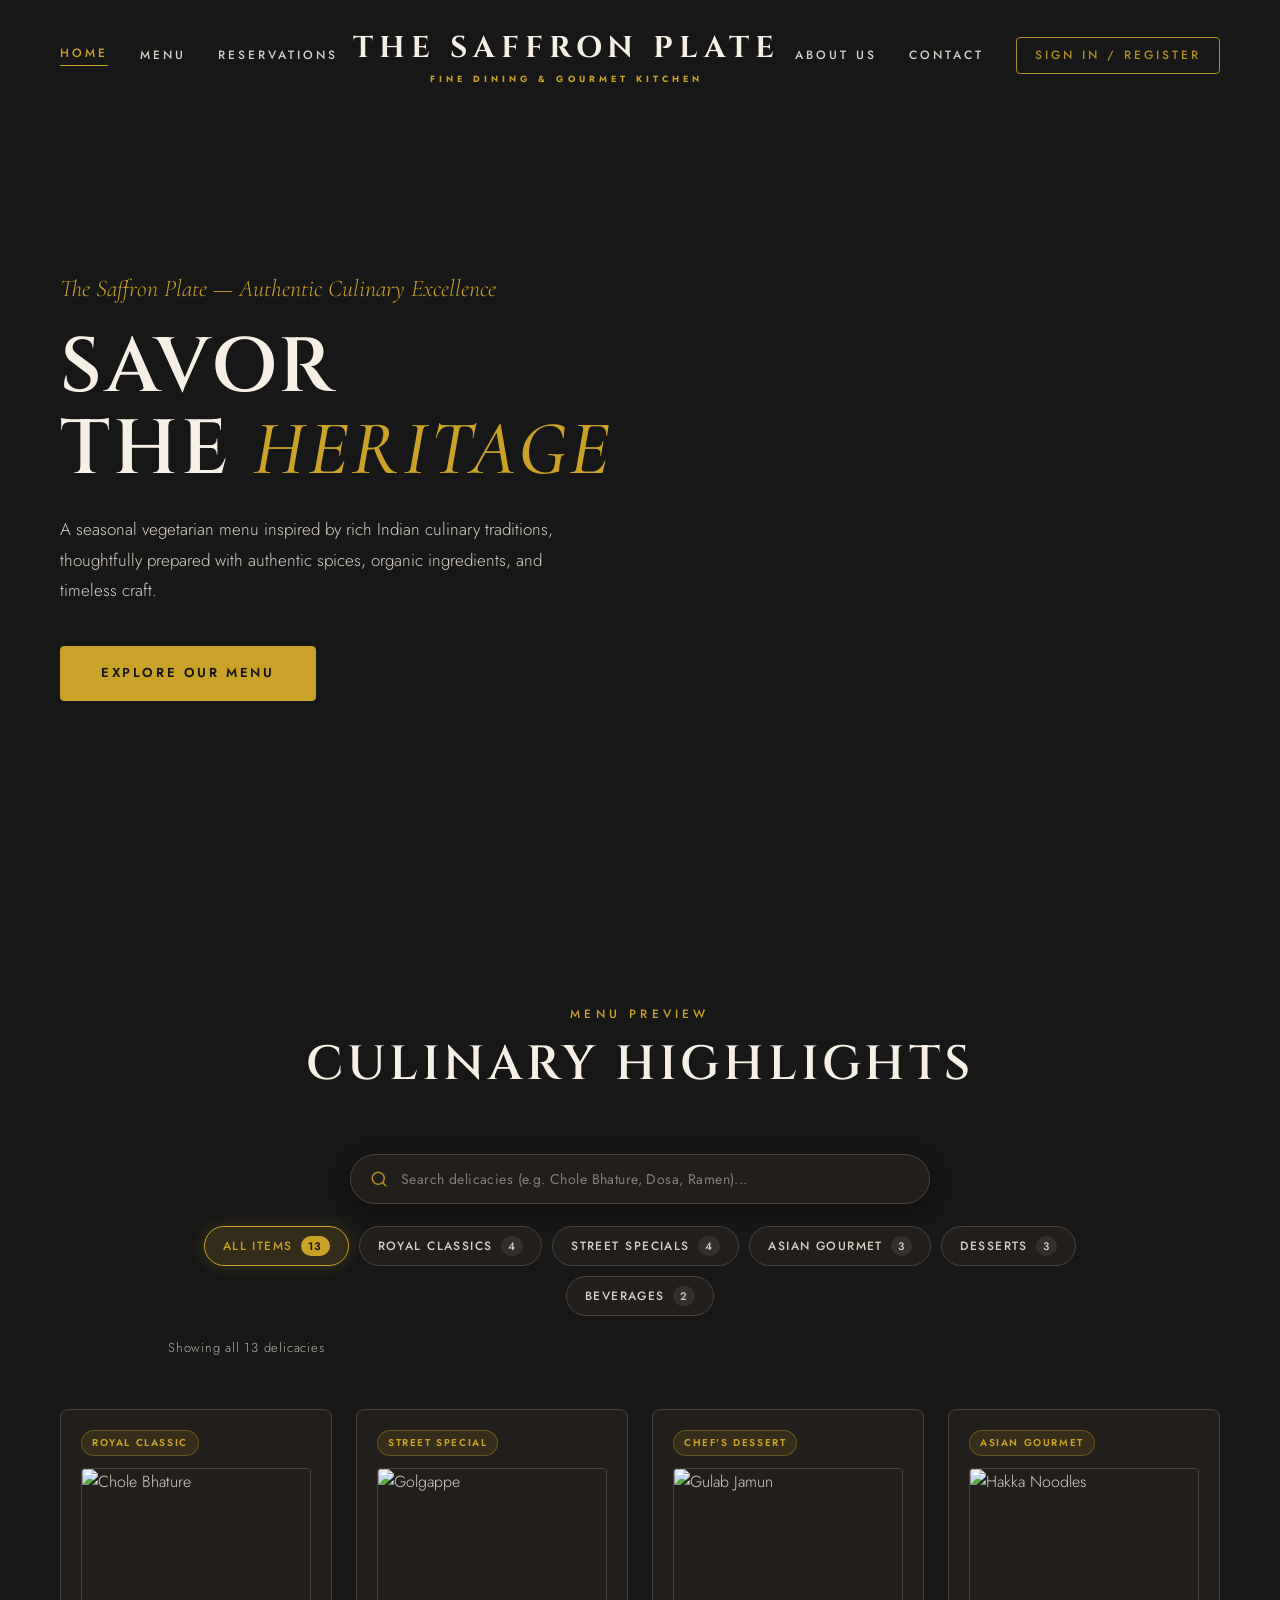
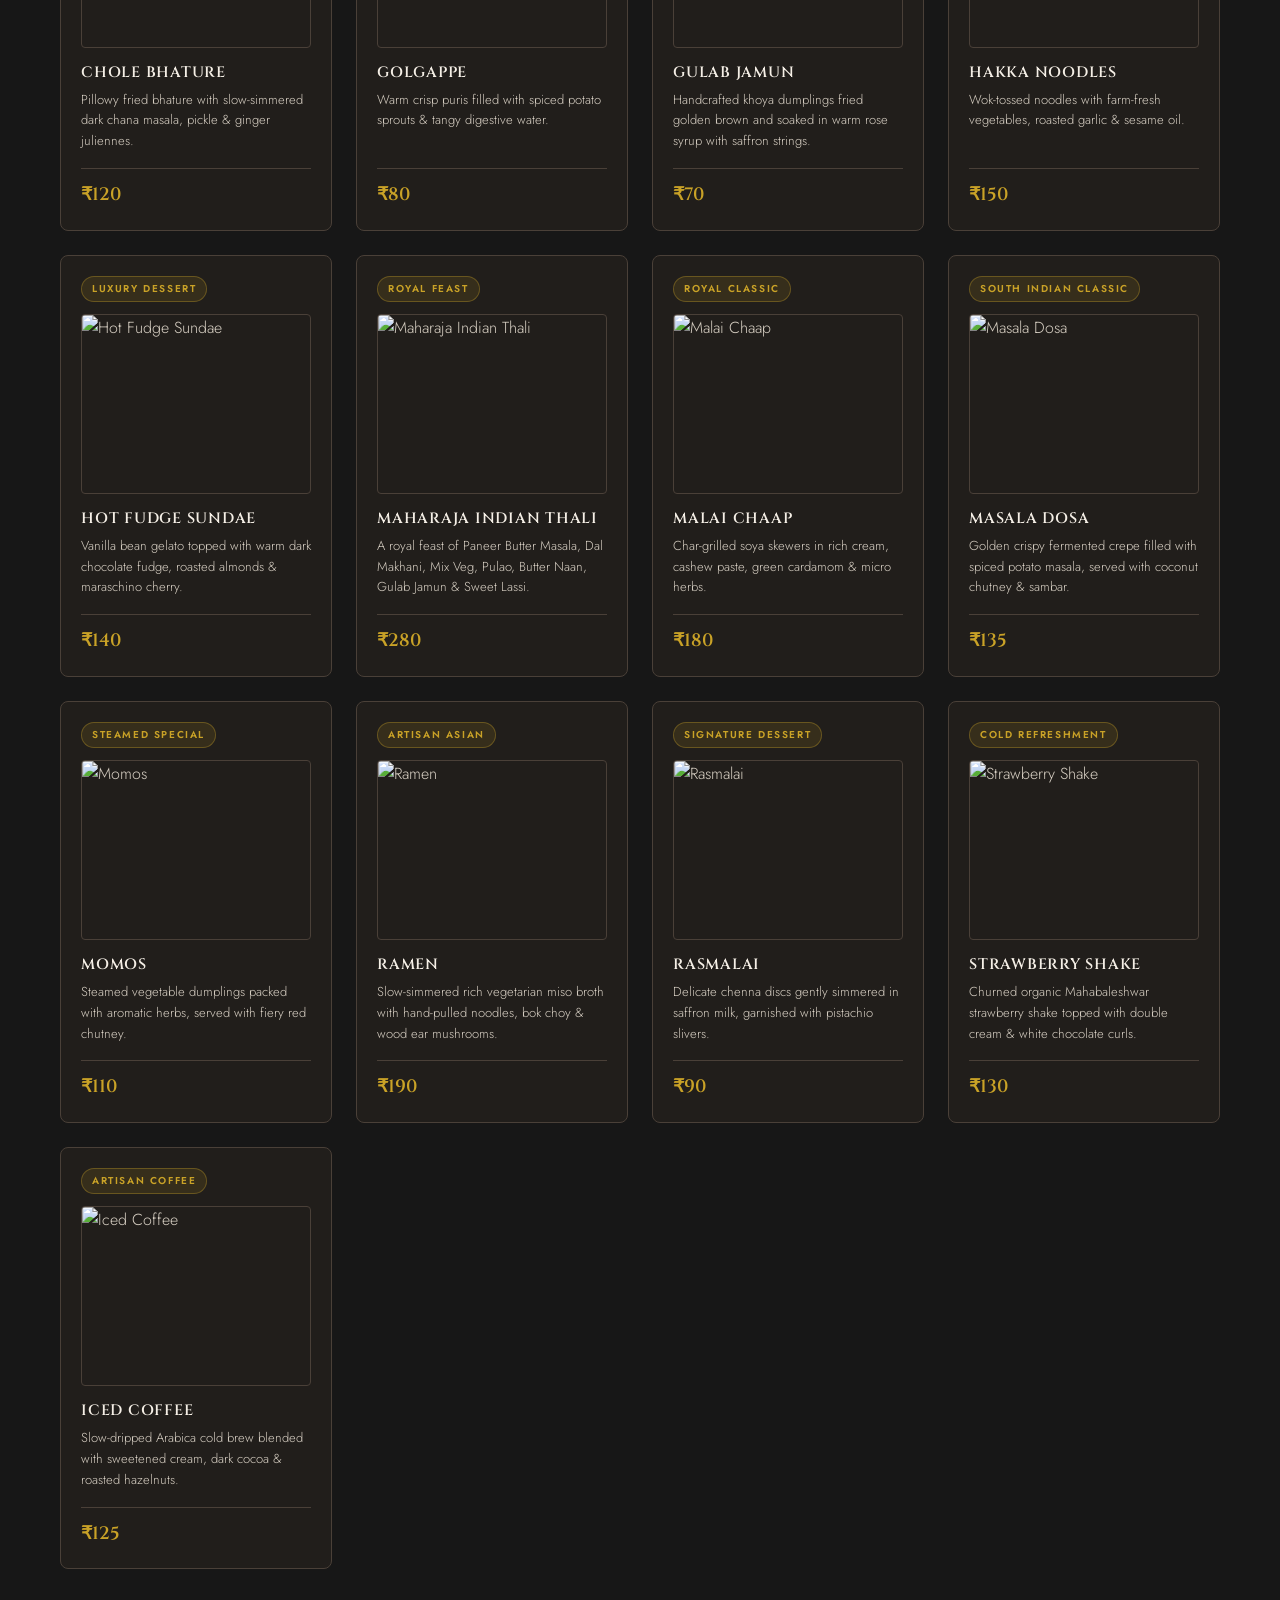
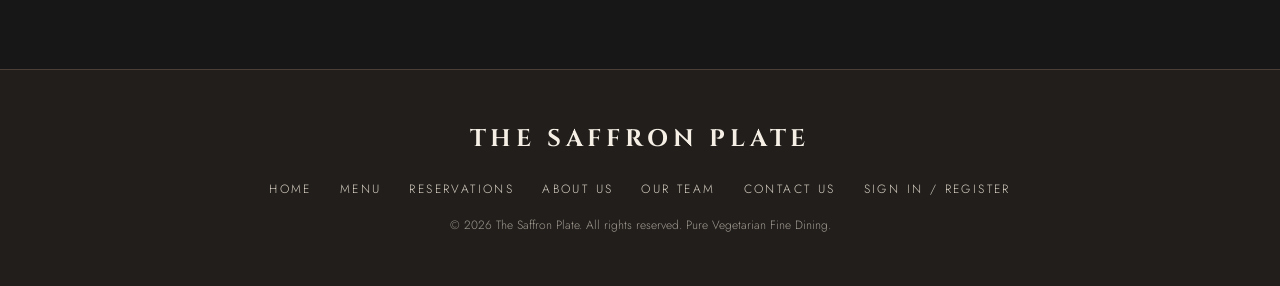
==== index.html @ b55db16b "added" ====
<!DOCTYPE html>
<html lang="en">

<head>
  <meta charset="UTF-8">
  <title>The Saffron Plate — Fine Dining &amp; Pure Vegetarian Kitchen</title>
  <link rel="preconnect" href="https://fonts.googleapis.com">
  <link rel="preconnect" href="https://fonts.gstatic.com" crossorigin>
  <link
    href="https://fonts.googleapis.com/css2?family=Cinzel:wght@500;600;700;800&family=Cormorant+Garamond:ital,wght@0,400;0,500;0,600;1,400;1,500;1,600&family=Jost:wght@300;400;500;600&display=swap"
    rel="stylesheet">
  <link rel="stylesheet" href="styles.css">
</head>

<body>

  <!-- Header & Navigation Bar -->
  <header class="hero-viewport" id="home">
    <!-- Navbar Container -->
    <nav class="navbar-overlay">
      <div class="nav-inner">
        <!-- Left Navigation Links -->
        <div class="nav-menu-list left">
          <a href="index.html" class="active">Home</a>
          <a href="index.html#menu">Menu</a>
          <a href="reservation.html">Reservations</a>
        </div>
        <!-- Brand Logo Header -->
        <a href="index.html" class="brand-center">
          <span class="brand-name">THE SAFFRON PLATE</span>
          <span class="brand-sub">FINE DINING &amp; GOURMET KITCHEN</span>
        </a>
        <!-- Right Navigation Links -->
        <div class="nav-menu-list right">
          <a href="about.html">About Us</a>
          <a href="contact.html">Contact</a>
          <a href="auth.html" class="nav-auth-btn">Sign In / Register</a>
        </div>
      </div>
    </nav>

    <!-- Hero Content & Headline -->
    <div class="hero-main-content">
      <div class="hero-text-box">
        <span class="hero-subtitle">The Saffron Plate — Authentic Culinary Excellence</span>
        <h1>SAVOR<br>THE <em>HERITAGE</em></h1>
        <p class="hero-sub">A seasonal vegetarian menu inspired by rich Indian culinary traditions, thoughtfully
          prepared with authentic spices, organic ingredients, and timeless craft.</p>
        <!-- Hero Call to Action Button -->
        <div class="hero-cta">
          <a href="#menu" class="btn solid">EXPLORE OUR MENU</a>
        </div>
      </div>
    </div>
  </header>

  <!-- Culinary Menu Highlights Section -->
  <section class="culinary-section" id="menu">
    <div class="section-head">
      <span class="eyebrow">MENU PREVIEW</span>
      <h2>CULINARY HIGHLIGHTS</h2>
    </div>

    <!-- Menu Search & Filter Controls -->
    <div class="menu-controls-wrapper">
      <!-- Search Input Box -->
      <div class="menu-search-wrapper">
        <svg class="search-icon" viewBox="0 0 24 24" fill="none" stroke="currentColor" stroke-width="2" stroke-linecap="round" stroke-linejoin="round">
          <circle cx="11" cy="11" r="8"></circle>
          <line x1="21" y1="21" x2="16.65" y2="16.65"></line>
        </svg>
        <input type="text" id="menu-search-input" class="menu-search-input" placeholder="Search delicacies (e.g. Chole Bhature, Dosa, Ramen)..." autocomplete="off">
        <button id="search-clear-btn" class="search-clear-btn" aria-label="Clear search" title="Clear search" style="display: none;">&times;</button>
      </div>

      <!-- Category Filter Tabs -->
      <div class="category-tabs" role="tablist" aria-label="Menu Categories">
        <button class="filter-tab active" data-category="all">
          <span class="tab-label">All Items</span>
          <span class="tab-count" id="count-all">13</span>
        </button>
        <button class="filter-tab" data-category="royal">
          <span class="tab-label">Royal Classics</span>
          <span class="tab-count" id="count-royal">4</span>
        </button>
        <button class="filter-tab" data-category="street">
          <span class="tab-label">Street Specials</span>
          <span class="tab-count" id="count-street">3</span>
        </button>
        <button class="filter-tab" data-category="asian">
          <span class="tab-label">Asian Gourmet</span>
          <span class="tab-count" id="count-asian">3</span>
        </button>
        <button class="filter-tab" data-category="dessert">
          <span class="tab-label">Desserts</span>
          <span class="tab-count" id="count-dessert">3</span>
        </button>
        <button class="filter-tab" data-category="beverage">
          <span class="tab-label">Beverages</span>
          <span class="tab-count" id="count-beverage">2</span>
        </button>
      </div>

      <!-- Filter Meta & Status -->
      <div class="filter-meta-bar">
        <span class="filter-result-count" id="filter-result-count">Showing all 13 delicacies</span>
        <button id="reset-filter-btn" class="reset-filter-btn" style="display: none;">Reset Filters</button>
      </div>
    </div>

    <!-- Food Cards Grid -->
    <div class="culinary-grid" id="culinary-grid">
      <article class="culinary-card" data-category="royal street">
        <span class="card-category-badge">Royal Classic</span>
        <img src="images/chole_bhature.jpg" alt="Chole Bhature" class="culinary-card-img">
        <h3>CHOLE BHATURE</h3>
        <p>Pillowy fried bhature with slow-simmered dark chana masala, pickle &amp; ginger juliennes.</p>
        <span class="price">₹120</span>
      </article>

      <article class="culinary-card" data-category="street">
        <span class="card-category-badge">Street Special</span>
        <img src="images/golgappe.jpg" alt="Golgappe" class="culinary-card-img">
        <h3>GOLGAPPE</h3>
        <p>Warm crisp puris filled with spiced potato sprouts &amp; tangy digestive water.</p>
        <span class="price">₹80</span>
      </article>

      <article class="culinary-card" data-category="dessert">
        <span class="card-category-badge">Chef's Dessert</span>
        <img src="images/gulab_jamun.jpg" alt="Gulab Jamun" class="culinary-card-img">
        <h3>GULAB JAMUN</h3>
        <p>Handcrafted khoya dumplings fried golden brown and soaked in warm rose syrup with saffron strings.</p>
        <span class="price">₹70</span>
      </article>

      <article class="culinary-card" data-category="asian">
        <span class="card-category-badge">Asian Gourmet</span>
        <img src="images/hakka_noodles.jpg" alt="Hakka Noodles" class="culinary-card-img">
        <h3>HAKKA NOODLES</h3>
        <p>Wok-tossed noodles with farm-fresh vegetables, roasted garlic &amp; sesame oil.</p>
        <span class="price">₹150</span>
      </article>

      <article class="culinary-card" data-category="dessert">
        <span class="card-category-badge">Luxury Dessert</span>
        <img src="images/sundae.jpg" alt="Hot Fudge Sundae" class="culinary-card-img">
        <h3>HOT FUDGE SUNDAE</h3>
        <p>Vanilla bean gelato topped with warm dark chocolate fudge, roasted almonds &amp; maraschino cherry.</p>
        <span class="price">₹140</span>
      </article>

      <article class="culinary-card" data-category="royal">
        <span class="card-category-badge">Royal Feast</span>
        <img src="images/indian_thali.jpg" alt="Maharaja Indian Thali" class="culinary-card-img">
        <h3>MAHARAJA INDIAN THALI</h3>
        <p>A royal feast of Paneer Butter Masala, Dal Makhani, Mix Veg, Pulao, Butter Naan, Gulab Jamun &amp; Sweet
          Lassi.</p>
        <span class="price">₹280</span>
      </article>

      <article class="culinary-card" data-category="royal">
        <span class="card-category-badge">Royal Classic</span>
        <img src="images/malai_chaap.jpg" alt="Malai Chaap" class="culinary-card-img">
        <h3>MALAI CHAAP</h3>
        <p>Char-grilled soya skewers in rich cream, cashew paste, green cardamom &amp; micro herbs.</p>
        <span class="price">₹180</span>
      </article>

      <article class="culinary-card" data-category="royal street">
        <span class="card-category-badge">South Indian Classic</span>
        <img src="images/masala_dosa.jpg" alt="Masala Dosa" class="culinary-card-img">
        <h3>MASALA DOSA</h3>
        <p>Golden crispy fermented crepe filled with spiced potato masala, served with coconut chutney &amp; sambar.</p>
        <span class="price">₹135</span>
      </article>

      <article class="culinary-card" data-category="asian street">
        <span class="card-category-badge">Steamed Special</span>
        <img src="images/momos.jpg" alt="Momos" class="culinary-card-img">
        <h3>MOMOS</h3>
        <p>Steamed vegetable dumplings packed with aromatic herbs, served with fiery red chutney.</p>
        <span class="price">₹110</span>
      </article>

      <article class="culinary-card" data-category="asian">
        <span class="card-category-badge">Artisan Asian</span>
        <img src="images/ramen.jpg" alt="Ramen" class="culinary-card-img">
        <h3>RAMEN</h3>
        <p>Slow-simmered rich vegetarian miso broth with hand-pulled noodles, bok choy &amp; wood ear mushrooms.</p>
        <span class="price">₹190</span>
      </article>

      <article class="culinary-card" data-category="dessert">
        <span class="card-category-badge">Signature Dessert</span>
        <img src="images/rasmalai.jpg" alt="Rasmalai" class="culinary-card-img">
        <h3>RASMALAI</h3>
        <p>Delicate chenna discs gently simmered in saffron milk, garnished with pistachio slivers.</p>
        <span class="price">₹90</span>
      </article>

      <article class="culinary-card" data-category="beverage">
        <span class="card-category-badge">Cold Refreshment</span>
        <img src="images/strawberry_shake.jpg" alt="Strawberry Shake" class="culinary-card-img">
        <h3>STRAWBERRY SHAKE</h3>
        <p>Churned organic Mahabaleshwar strawberry shake topped with double cream &amp; white chocolate curls.</p>
        <span class="price">₹130</span>
      </article>

      <article class="culinary-card" data-category="beverage">
        <span class="card-category-badge">Artisan Coffee</span>
        <img src="images/iced_coffee.jpg" alt="Iced Coffee" class="culinary-card-img">
        <h3>ICED COFFEE</h3>
        <p>Slow-dripped Arabica cold brew blended with sweetened cream, dark cocoa &amp; roasted hazelnuts.</p>
        <span class="price">₹125</span>
      </article>

      <!-- Empty / No Results State -->
      <div class="no-results-state" id="no-results-state" style="display: none;">
        <div class="no-results-icon">🍽️</div>
        <h3>No Delicacies Found</h3>
        <p>We couldn't find any dish matching your search. Try adjusting your search keywords or reset category filters.</p>
        <button type="button" class="btn solid" id="empty-reset-btn">View All Delicacies</button>
      </div>
    </div>
  </section>

  <!-- Footer Section -->
  <footer>
    <div class="footer-simple">
      <span class="brand-name">THE SAFFRON PLATE</span>
      <!-- Footer Navigation Links -->
      <ul class="footer-simple-links">
        <li><a href="index.html">Home</a></li>
        <li><a href="index.html#menu">Menu</a></li>
        <li><a href="reservation.html">Reservations</a></li>
        <li><a href="about.html">About Us</a></li>
        <li><a href="team.html">Our Team</a></li>
        <li><a href="contact.html">Contact Us</a></li>
        <li><a href="auth.html">Sign In / Register</a></li>
      </ul>
      <p>© 2026 The Saffron Plate. All rights reserved. Pure Vegetarian Fine Dining.</p>
    </div>
  </footer>

  <script src="index.js"></script>
</body>

</html>
---- styles.css ----
/* Design System Variables */
:root {
  --bg-main: #171717;
  --bg-card: #211E1B;
  --heading: #F5EFE6;
  --body-text: #D8D0C4;
  --gold: #C9A227;
  --border: #4A4038;
  --font-serif: 'Cinzel', serif;
  --font-display: 'Cormorant Garamond', serif;
  --font-sans: 'Jost', sans-serif;
  --shadow-card: 0 25px 50px -12px rgba(0, 0, 0, 0.85);
  --radius-sm: 4px;
  --radius-md: 8px;
  --transition: all 0.3s ease;
}

/* Base Styles & Reset */
*,
*::before,
*::after {
  margin: 0;
  padding: 0;
  box-sizing: border-box;
}

html {
  scroll-behavior: smooth;
}

body {
  background-color: var(--bg-main);
  color: var(--body-text);
  font-family: var(--font-sans);
  font-weight: 300;
  line-height: 1.6;
  overflow-x: hidden;
  width: 100%;
}

h1,
h2,
h3,
h4,
h5,
h6 {
  font-family: var(--font-serif);
  color: var(--heading);
  font-weight: 600;
  letter-spacing: 0.05em;
  line-height: 1.2;
}

a {
  text-decoration: none;
  color: inherit;
}

ul {
  list-style: none;
}

img {
  max-width: 100%;
  height: auto;
  display: block;
}

/* Utility Components */
.eyebrow {
  font-family: var(--font-sans);
  font-size: 12px;
  letter-spacing: 0.35em;
  color: var(--gold);
  font-weight: 500;
  text-transform: uppercase;
  display: inline-block;
  margin-bottom: 12px;
}

.section-head {
  text-align: center;
  max-width: 800px;
  margin: 0 auto 60px;
}

.section-head h2 {
  font-size: clamp(32px, 4vw, 48px);
  letter-spacing: 0.08em;
}

/* Buttons & Call to Actions */
.btn {
  display: inline-flex;
  align-items: center;
  justify-content: center;
  padding: 16px 40px;
  font-family: var(--font-sans);
  font-size: 13px;
  letter-spacing: 0.2em;
  font-weight: 600;
  text-transform: uppercase;
  border-radius: var(--radius-sm);
  transition: var(--transition);
  cursor: pointer;
}

.btn.solid {
  background: var(--gold);
  color: #171717;
  border: 1px solid var(--gold);
}

.btn.solid:hover {
  background: #d8b132;
  transform: translateY(-2px);
  box-shadow: 0 8px 20px rgba(201, 162, 39, 0.3);
}

/* Hero Section & Background */
.hero-viewport {
  position: relative;
  min-height: 100vh;
  width: 100%;
  display: flex;
  flex-direction: column;
  justify-content: space-between;
  background:
    linear-gradient(to right, rgba(23, 23, 23, 0.98) 0%, rgba(23, 23, 23, 0.85) 45%, rgba(23, 23, 23, 0.4) 100%),
    url('images/hero_dish.jpg') center right / cover no-repeat;
}

/* Navbar & Overlay Container */
.navbar-overlay {
  width: 100%;
  background: linear-gradient(to bottom, rgba(23, 23, 23, 0.9), transparent);
  padding: 24px 60px;
}

.nav-inner {
  display: flex;
  align-items: center;
  justify-content: space-between;
  width: 100%;
}

/* Navbar Links & Menu List */
.nav-menu-list {
  display: flex;
  align-items: center;
  gap: 32px;
}

.nav-menu-list a {
  font-size: 12px;
  letter-spacing: 0.25em;
  color: var(--heading);
  font-weight: 500;
  text-transform: uppercase;
  opacity: 0.85;
  transition: opacity 0.2s ease, color 0.2s ease;
}

.nav-menu-list a:hover {
  opacity: 1;
  color: var(--gold);
}

/* Brand Logo & Title */
.brand-center {
  text-align: center;
}

.brand-name {
  font-family: var(--font-serif);
  font-size: 30px;
  letter-spacing: 0.2em;
  color: var(--heading);
  font-weight: 700;
}

.brand-sub {
  display: block;
  font-family: var(--font-sans);
  font-size: 9px;
  letter-spacing: 0.45em;
  color: var(--gold);
  font-weight: 700;
}

/* Hero Main Text Box */
.hero-main-content {
  flex-grow: 1;
  display: flex;
  align-items: center;
  width: 100%;
  padding: 60px 60px 100px;
}

.hero-text-box {
  max-width: 650px;
}

.hero-subtitle {
  font-family: var(--font-display);
  font-style: italic;
  font-size: 24px;
  color: var(--gold);
  margin-bottom: 20px;
  display: block;
}

.hero-text-box h1 {
  font-size: clamp(48px, 6vw, 80px);
  line-height: 1.05;
  margin-bottom: 24px;
  text-transform: uppercase;
  letter-spacing: 0.04em;
  color: var(--heading);
}

.hero-text-box h1 em {
  font-family: var(--font-display);
  font-style: italic;
  font-weight: 500;
  color: var(--gold);
  text-transform: uppercase;
}

.hero-sub {
  font-size: 17px;
  color: var(--body-text);
  line-height: 1.8;
  margin-bottom: 40px;
  max-width: 540px;
}

/* Menu Highlights & Grid */
.culinary-section {
  width: 100%;
  padding: 100px 60px;
  background-color: var(--bg-main);
}

/* ==========================================================================
   Menu Search & Category Filter System
   ========================================================================== */
.menu-controls-wrapper {
  max-width: 960px;
  margin: 0 auto 50px auto;
  display: flex;
  flex-direction: column;
  gap: 22px;
}

/* Search Bar */
.menu-search-wrapper {
  position: relative;
  width: 100%;
  max-width: 580px;
  margin: 0 auto;
}

.menu-search-wrapper .search-icon {
  position: absolute;
  left: 20px;
  top: 50%;
  transform: translateY(-50%);
  width: 18px;
  height: 18px;
  stroke: var(--gold);
  pointer-events: none;
  opacity: 0.85;
}

.menu-search-input {
  width: 100%;
  padding: 14px 48px 14px 50px;
  background: var(--bg-card);
  border: 1px solid var(--border);
  border-radius: 40px;
  color: var(--heading);
  font-family: var(--font-sans);
  font-size: 14px;
  font-weight: 400;
  letter-spacing: 0.03em;
  transition: var(--transition);
  box-shadow: 0 4px 20px rgba(0, 0, 0, 0.4);
}

.menu-search-input::placeholder {
  color: var(--body-text);
  opacity: 0.55;
}

.menu-search-input:focus {
  outline: none;
  border-color: var(--gold);
  box-shadow: 0 0 20px rgba(201, 162, 39, 0.25);
  background: #25221e;
}

.search-clear-btn {
  position: absolute;
  right: 16px;
  top: 50%;
  transform: translateY(-50%);
  background: none;
  border: none;
  color: var(--body-text);
  font-size: 22px;
  cursor: pointer;
  line-height: 1;
  padding: 4px;
  border-radius: 50%;
  transition: color 0.2s ease, transform 0.2s ease;
  display: flex;
  align-items: center;
  justify-content: center;
}

.search-clear-btn:hover {
  color: var(--gold);
  transform: translateY(-50%) scale(1.15);
}

/* Category Filter Tabs */
.category-tabs {
  display: flex;
  flex-wrap: wrap;
  justify-content: center;
  align-items: center;
  gap: 10px;
}

.filter-tab {
  background: var(--bg-card);
  border: 1px solid var(--border);
  color: var(--body-text);
  font-family: var(--font-sans);
  font-size: 12px;
  font-weight: 500;
  letter-spacing: 0.12em;
  text-transform: uppercase;
  padding: 9px 18px;
  border-radius: 30px;
  cursor: pointer;
  transition: var(--transition);
  display: inline-flex;
  align-items: center;
  gap: 8px;
  user-select: none;
}

.filter-tab:hover {
  border-color: var(--gold);
  color: var(--heading);
  transform: translateY(-2px);
  box-shadow: 0 6px 16px rgba(0, 0, 0, 0.5);
}

.filter-tab.active {
  background: rgba(201, 162, 39, 0.15);
  border-color: var(--gold);
  color: var(--gold);
  box-shadow: 0 0 16px rgba(201, 162, 39, 0.2);
}

.filter-tab .tab-count {
  font-size: 11px;
  padding: 2px 7px;
  border-radius: 10px;
  background: rgba(255, 255, 255, 0.08);
  color: var(--body-text);
  transition: var(--transition);
}

.filter-tab.active .tab-count {
  background: var(--gold);
  color: #171717;
  font-weight: 600;
}

/* Filter Status & Meta Bar */
.filter-meta-bar {
  display: flex;
  justify-content: space-between;
  align-items: center;
  max-width: 960px;
  margin: 0 auto;
  padding: 0 8px;
  width: 100%;
}

.filter-result-count {
  font-size: 13px;
  letter-spacing: 0.06em;
  color: var(--body-text);
  opacity: 0.85;
}

.reset-filter-btn {
  background: none;
  border: none;
  color: var(--gold);
  font-family: var(--font-sans);
  font-size: 12px;
  letter-spacing: 0.1em;
  text-transform: uppercase;
  cursor: pointer;
  text-decoration: underline;
  transition: opacity 0.2s ease;
  padding: 4px 8px;
}

.reset-filter-btn:hover {
  opacity: 0.8;
}

/* Card Category Badge */
.card-category-badge {
  display: inline-block;
  align-self: flex-start;
  font-family: var(--font-sans);
  font-size: 10px;
  font-weight: 600;
  letter-spacing: 0.16em;
  text-transform: uppercase;
  color: var(--gold);
  background: rgba(201, 162, 39, 0.12);
  border: 1px solid rgba(201, 162, 39, 0.35);
  padding: 4px 10px;
  border-radius: 20px;
  margin-bottom: 12px;
}

/* No Results State */
.no-results-state {
  grid-column: 1 / -1;
  text-align: center;
  padding: 50px 24px;
  background: var(--bg-card);
  border: 1px dashed var(--border);
  border-radius: var(--radius-md);
  margin: 20px auto;
  max-width: 550px;
  width: 100%;
}

.no-results-state .no-results-icon {
  font-size: 38px;
  margin-bottom: 14px;
  opacity: 0.85;
}

.no-results-state h3 {
  font-size: 20px;
  letter-spacing: 0.08em;
  margin-bottom: 8px;
  color: var(--heading);
}

.no-results-state p {
  font-size: 14px;
  color: var(--body-text);
  max-width: 420px;
  margin: 0 auto 20px auto;
  line-height: 1.6;
}

.no-results-state .btn {
  padding: 10px 24px;
  font-size: 11px;
}

@keyframes fadeInCard {
  from {
    opacity: 0;
    transform: translateY(8px);
  }
  to {
    opacity: 1;
    transform: translateY(0);
  }
}

.culinary-grid {
  width: 100%;
  display: grid;
  grid-template-columns: repeat(4, 1fr);
  gap: 24px;
}

/* Menu Food Card Items */
.culinary-card {
  background: var(--bg-card);
  border: 1px solid var(--border);
  border-radius: var(--radius-md);
  padding: 20px;
  display: flex;
  flex-direction: column;
  transition: var(--transition);
}

.culinary-card:hover {
  border-color: var(--gold);
  transform: translateY(-4px);
  box-shadow: 0 16px 32px rgba(0, 0, 0, 0.7);
}

.culinary-card-img {
  width: 100%;
  height: 180px;
  object-fit: cover;
  border-radius: var(--radius-sm);
  margin-bottom: 16px;
  border: 1px solid var(--border);
}

.culinary-card h3 {
  font-size: 15px;
  letter-spacing: 0.05em;
  color: var(--heading);
  text-transform: uppercase;
  margin-bottom: 8px;
}

.culinary-card:hover h3 {
  color: var(--gold);
}

.culinary-card p {
  font-size: 13px;
  color: var(--body-text);
  line-height: 1.6;
  margin-bottom: 16px;
  flex-grow: 1;
}

/* Price Tag Styling */
.culinary-card .price {
  font-family: var(--font-serif);
  font-size: 18px;
  color: var(--gold);
  font-weight: 600;
  padding-top: 12px;
  border-top: 1px solid var(--border);
}

.nav-menu-list a.active {
  color: var(--gold);
  border-bottom: 1px solid var(--gold);
  padding-bottom: 2px;
  opacity: 1;
}

/* Auth Navigation Button */
.nav-auth-btn {
  border: 1px solid var(--gold);
  padding: 8px 18px;
  border-radius: var(--radius-sm);
  color: var(--gold) !important;
  transition: var(--transition) !important;
}

.nav-auth-btn:hover {
  background: var(--gold);
  color: #171717 !important;
  box-shadow: 0 4px 15px rgba(201, 162, 39, 0.25);
}

/* Footer Section */
footer {
  background: var(--bg-card);
  padding: 50px 20px;
  text-align: center;
  border-top: 1px solid var(--border);
}

.footer-simple {
  width: 100%;
  display: flex;
  flex-direction: column;
  align-items: center;
  gap: 16px;
}

.footer-simple .brand-name {
  font-size: 24px;
}

/* Footer Navigation Links */
.footer-simple-links {
  display: flex;
  gap: 28px;
  flex-wrap: wrap;
  justify-content: center;
}

.footer-simple-links a {
  font-size: 12px;
  letter-spacing: 0.2em;
  color: var(--body-text);
  text-transform: uppercase;
  transition: color 0.2s ease;
}

.footer-simple-links a:hover {
  color: var(--gold);
}

/* Footer Copyright Text */
.footer-simple p {
  font-size: 12px;
  color: var(--body-text);
  opacity: 0.7;
}

/* Interactive UI & Lightbox */
.modal-overlay {
  position: fixed;
  inset: 0;
  background: rgba(0, 0, 0, 0.85);
  display: flex;
  align-items: center;
  justify-content: center;
  z-index: 1000;
  cursor: pointer;
  animation: fadeIn 0.25s ease;
}

.modal-content {
  position: relative;
  background: var(--bg-card);
  border: 1px solid var(--gold);
  border-radius: var(--radius-md);
  padding: 24px;
  max-width: 480px;
  width: 90%;
  text-align: center;
  animation: modalPop 0.25s ease;
  box-shadow: 0 20px 40px rgba(0,0,0,0.8);
}

.modal-close-btn {
  position: absolute;
  top: 10px;
  right: 14px;
  background: none;
  border: none;
  color: var(--body-text);
  font-size: 22px;
  cursor: pointer;
  line-height: 1;
  transition: color 0.2s ease;
}

.modal-close-btn:hover {
  color: var(--gold);
}

.modal-content img {
  width: 100%;
  max-height: 420px;
  object-fit: contain;
  border-radius: var(--radius-sm);
  margin-bottom: 12px;
}

.modal-content h3 {
  font-size: 18px;
  color: var(--gold);
  margin-bottom: 6px;
}

.modal-content p {
  font-size: 13px;
  color: var(--body-text);
  margin-bottom: 14px;
  line-height: 1.6;
}

.modal-content .modal-price {
  font-family: var(--font-serif);
  font-size: 18px;
  color: var(--heading);
  display: block;
  margin-bottom: 14px;
}

.modal-add-btn {
  background: var(--gold);
  color: #171717;
  border: none;
  padding: 10px 24px;
  font-size: 12px;
  font-weight: 600;
  letter-spacing: 0.15em;
  border-radius: var(--radius-sm);
  cursor: pointer;
  transition: opacity 0.2s;
}

.modal-add-btn:hover {
  opacity: 0.9;
}

/* Toast Notification */
.toast-notice {
  position: fixed;
  bottom: 24px;
  right: 24px;
  background: #25221e;
  border-left: 4px solid var(--gold);
  padding: 14px 20px;
  color: var(--heading);
  font-size: 13px;
  border-radius: var(--radius-sm);
  box-shadow: 0 10px 25px rgba(0,0,0,0.7);
  z-index: 10000;
  animation: slideUp 0.3s ease;
}

/* Form Helper & Counter */
.char-count {
  font-size: 11px;
  color: var(--body-text);
  text-align: right;
  margin-top: 4px;
  opacity: 0.8;
}

.pwd-wrapper {
  position: relative;
  display: flex;
  align-items: center;
}

.pwd-wrapper input {
  padding-right: 60px;
}

.pwd-toggle-btn {
  position: absolute;
  right: 12px;
  background: none;
  border: none;
  color: var(--gold);
  font-size: 11px;
  cursor: pointer;
  letter-spacing: 0.05em;
  text-transform: uppercase;
}

.nav-scrolled {
  background: rgba(23, 23, 23, 0.95) !important;
  box-shadow: 0 4px 20px rgba(0,0,0,0.5);
  backdrop-filter: blur(8px);
}

.form-msg {
  padding: 12px;
  border-radius: var(--radius-sm);
  font-size: 13px;
  text-align: center;
}

.form-msg.success {
  background: rgba(46, 125, 50, 0.2);
  border: 1px solid #4caf50;
  color: #a5d6a7;
  animation: fadeIn 0.3s ease;
}

.form-msg.error {
  background: rgba(198, 40, 40, 0.2);
  border: 1px solid #f44336;
  color: #ef9a9a;
  animation: shakeError 0.35s ease-in-out;
}

.input-error {
  border-color: #f44336 !important;
  animation: shakeError 0.35s ease-in-out;
}

.card-selected {
  border-color: var(--gold) !important;
  animation: cardPulse 0.3s ease;
}

/* Keyframe Animations */
@keyframes fadeIn {
  from { opacity: 0; transform: translateY(-4px); }
  to { opacity: 1; transform: translateY(0); }
}

@keyframes slideUp {
  from { opacity: 0; transform: translateY(20px); }
  to { opacity: 1; transform: translateY(0); }
}

@keyframes modalPop {
  0% { opacity: 0; transform: scale(0.92); }
  100% { opacity: 1; transform: scale(1); }
}

@keyframes shakeError {
  0%, 100% { transform: translateX(0); }
  25% { transform: translateX(-5px); }
  75% { transform: translateX(5px); }
}

@keyframes cardPulse {
  0% { transform: scale(1); }
  50% { transform: scale(1.02); }
  100% { transform: scale(1); }
}

/* Responsive Breakpoints */
@media (max-width: 1200px) {
  .culinary-grid {
    grid-template-columns: repeat(3, 1fr);
  }
}

@media (max-width: 900px) {
  .culinary-section {
    padding: 70px 24px;
  }
  .culinary-grid {
    grid-template-columns: repeat(2, 1fr);
    gap: 20px;
  }
  .category-tabs {
    gap: 8px;
  }
  .filter-tab {
    padding: 8px 14px;
    font-size: 11px;
  }
}

@media (max-width: 600px) {
  .culinary-section {
    padding: 50px 16px;
  }
  .culinary-grid {
    grid-template-columns: 1fr;
  }
  .filter-meta-bar {
    flex-direction: column;
    gap: 8px;
    text-align: center;
  }
}
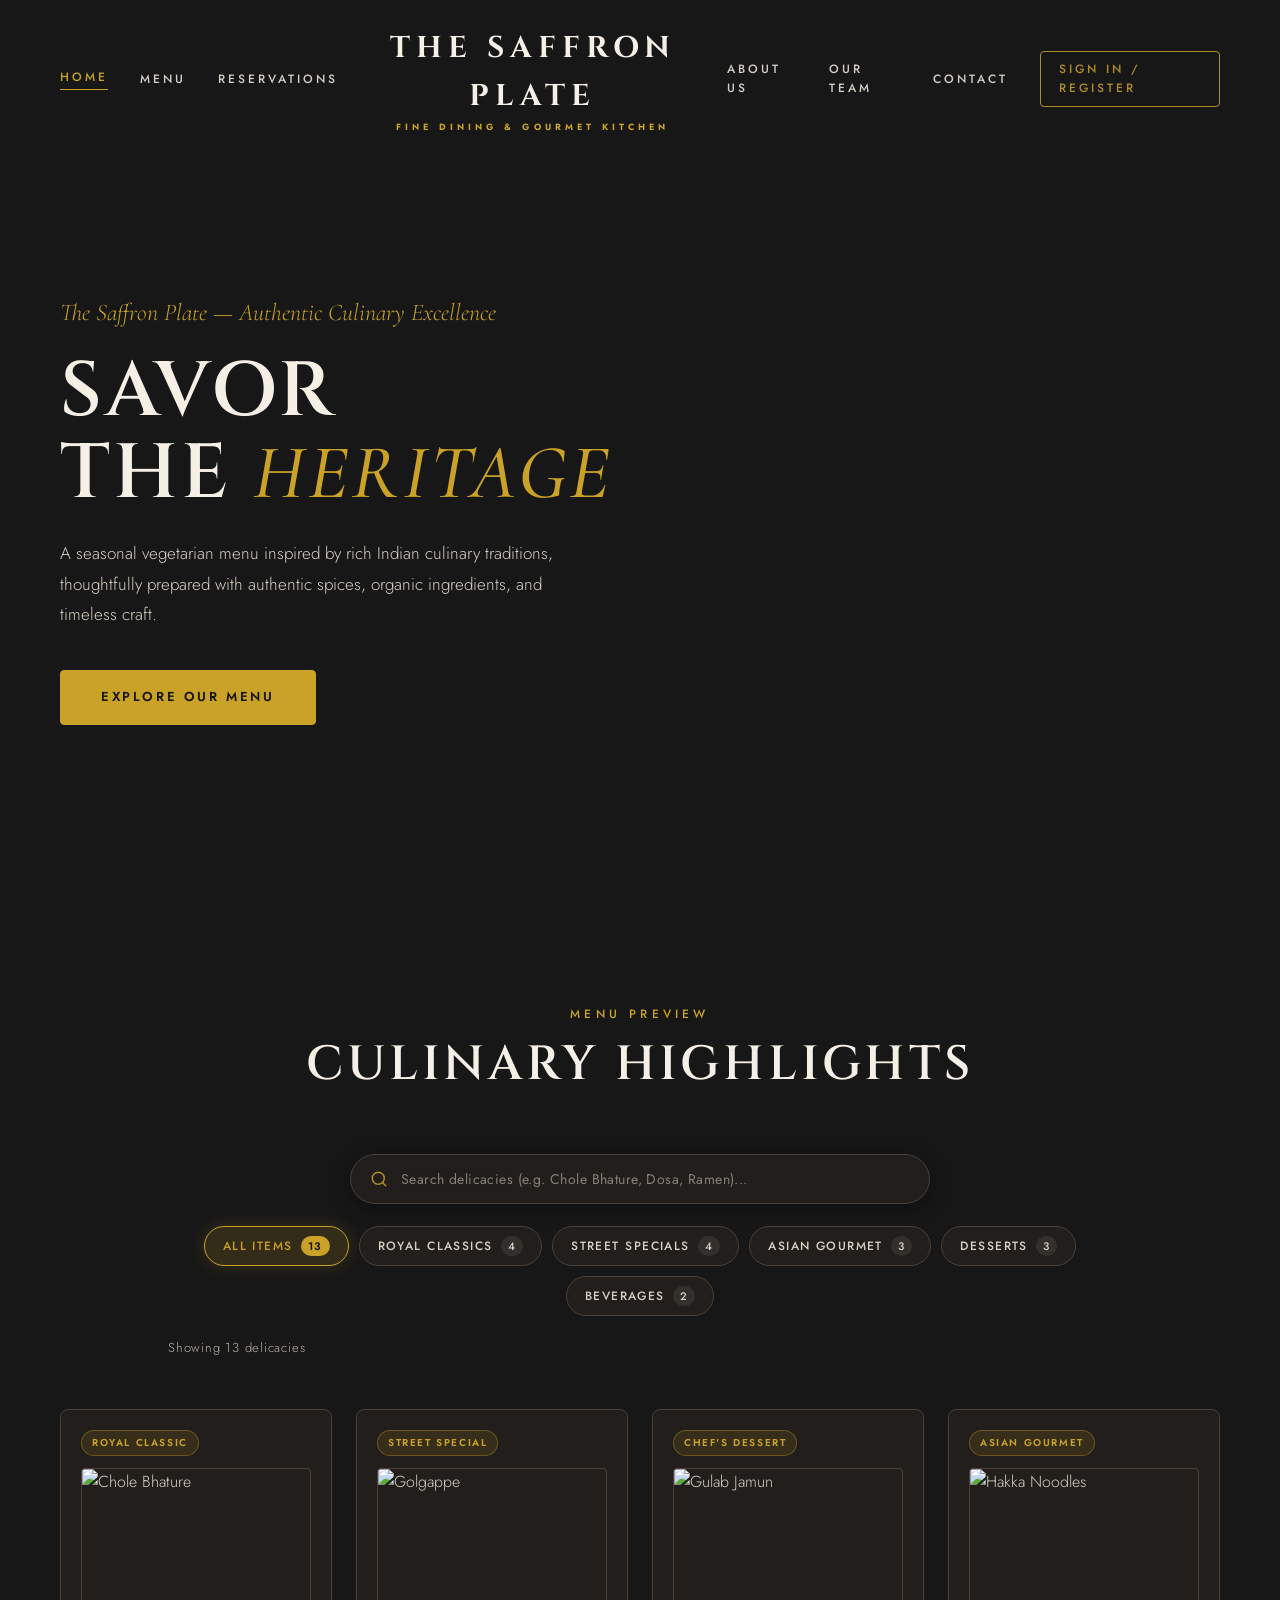
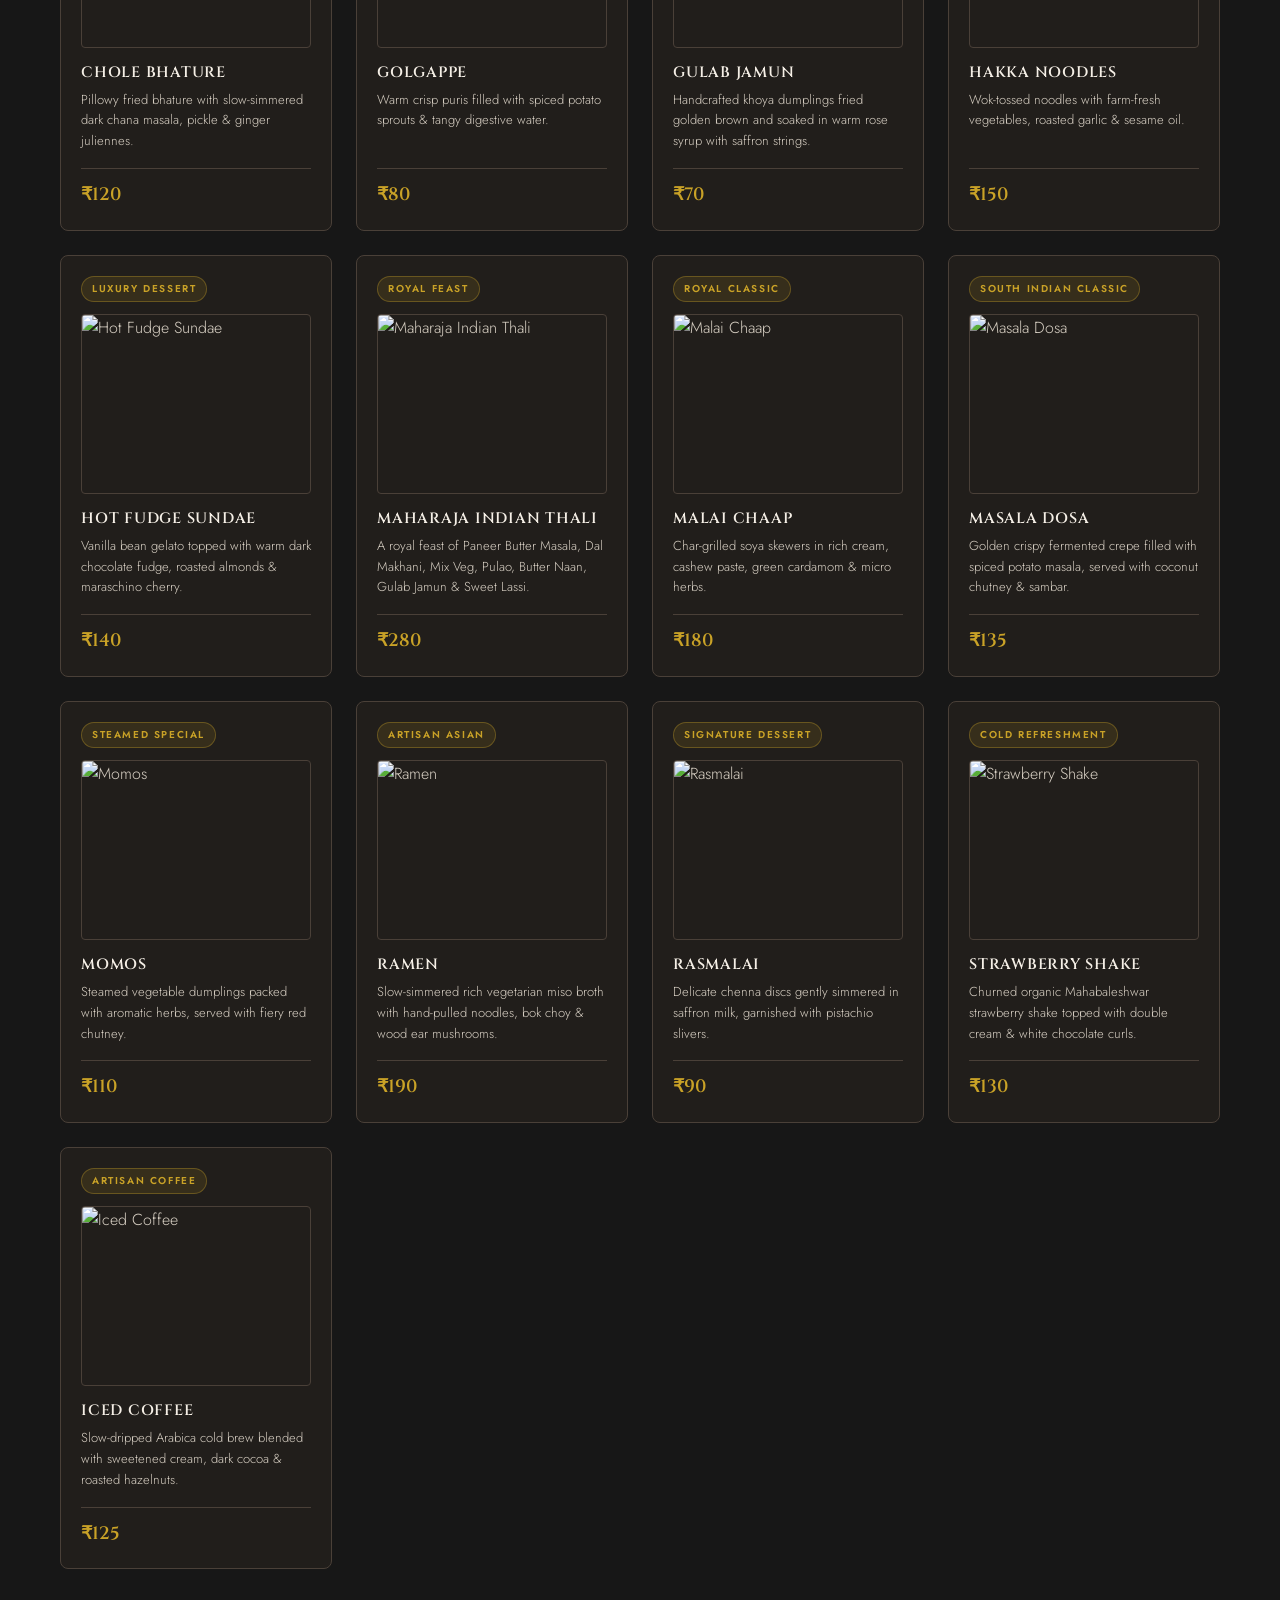
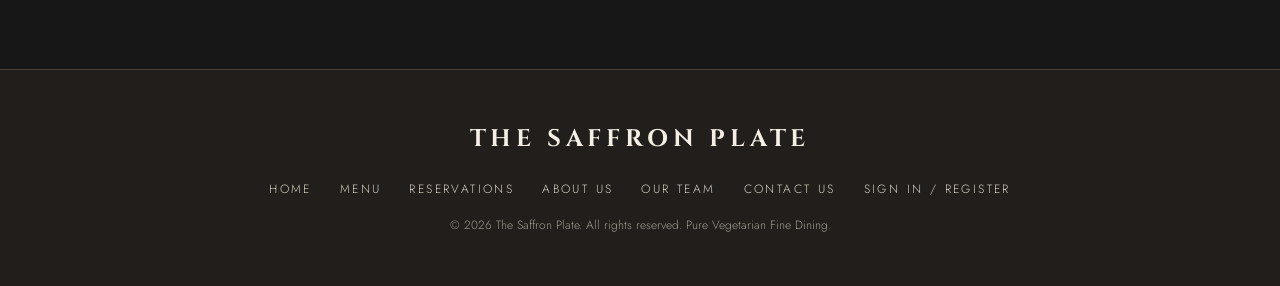
==== commit d9890601: "refactor(index): simplify search and filter logic, reduce index.js file size" ====
--- a/index.html
+++ b/index.html
@@ -33,6 +33,7 @@
         <!-- Right Navigation Links -->
         <div class="nav-menu-list right">
           <a href="about.html">About Us</a>
+          <a href="team.html">Our Team</a>
           <a href="contact.html">Contact</a>
           <a href="auth.html" class="nav-auth-btn">Sign In / Register</a>
         </div>
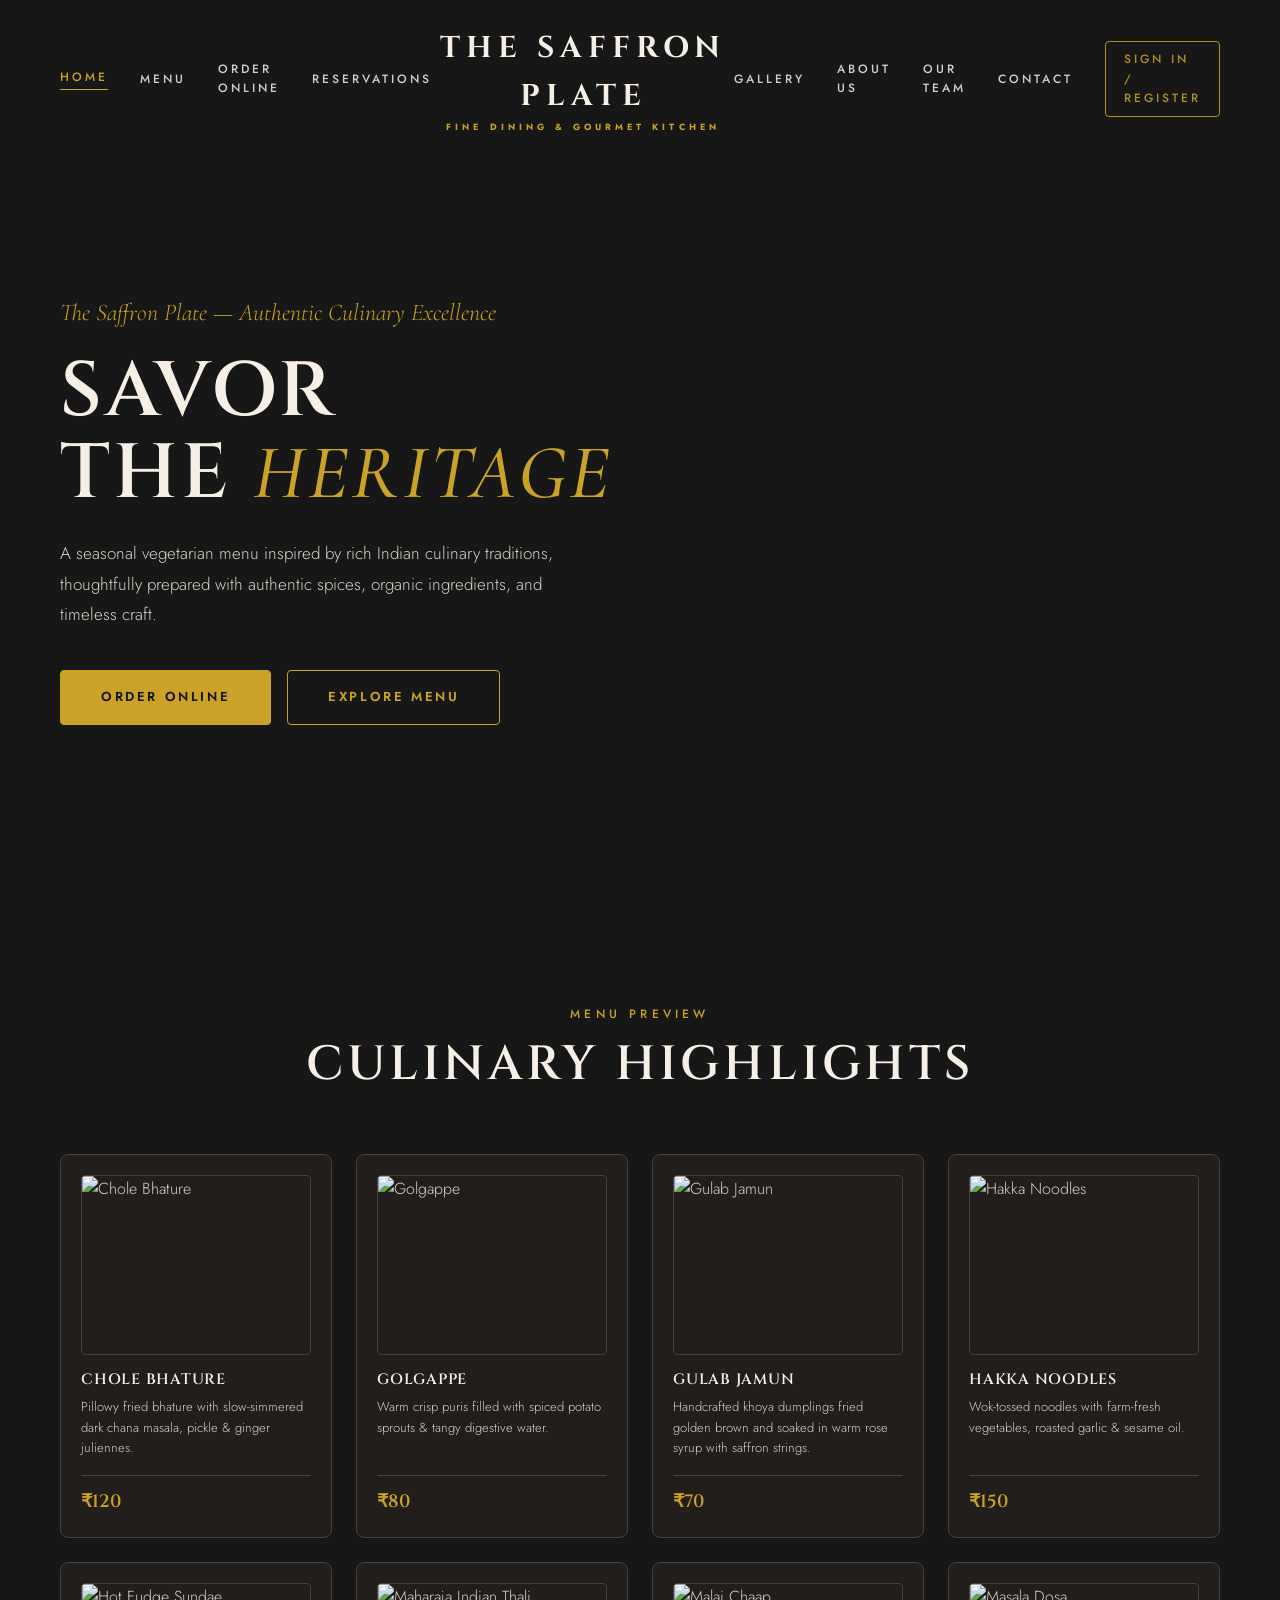
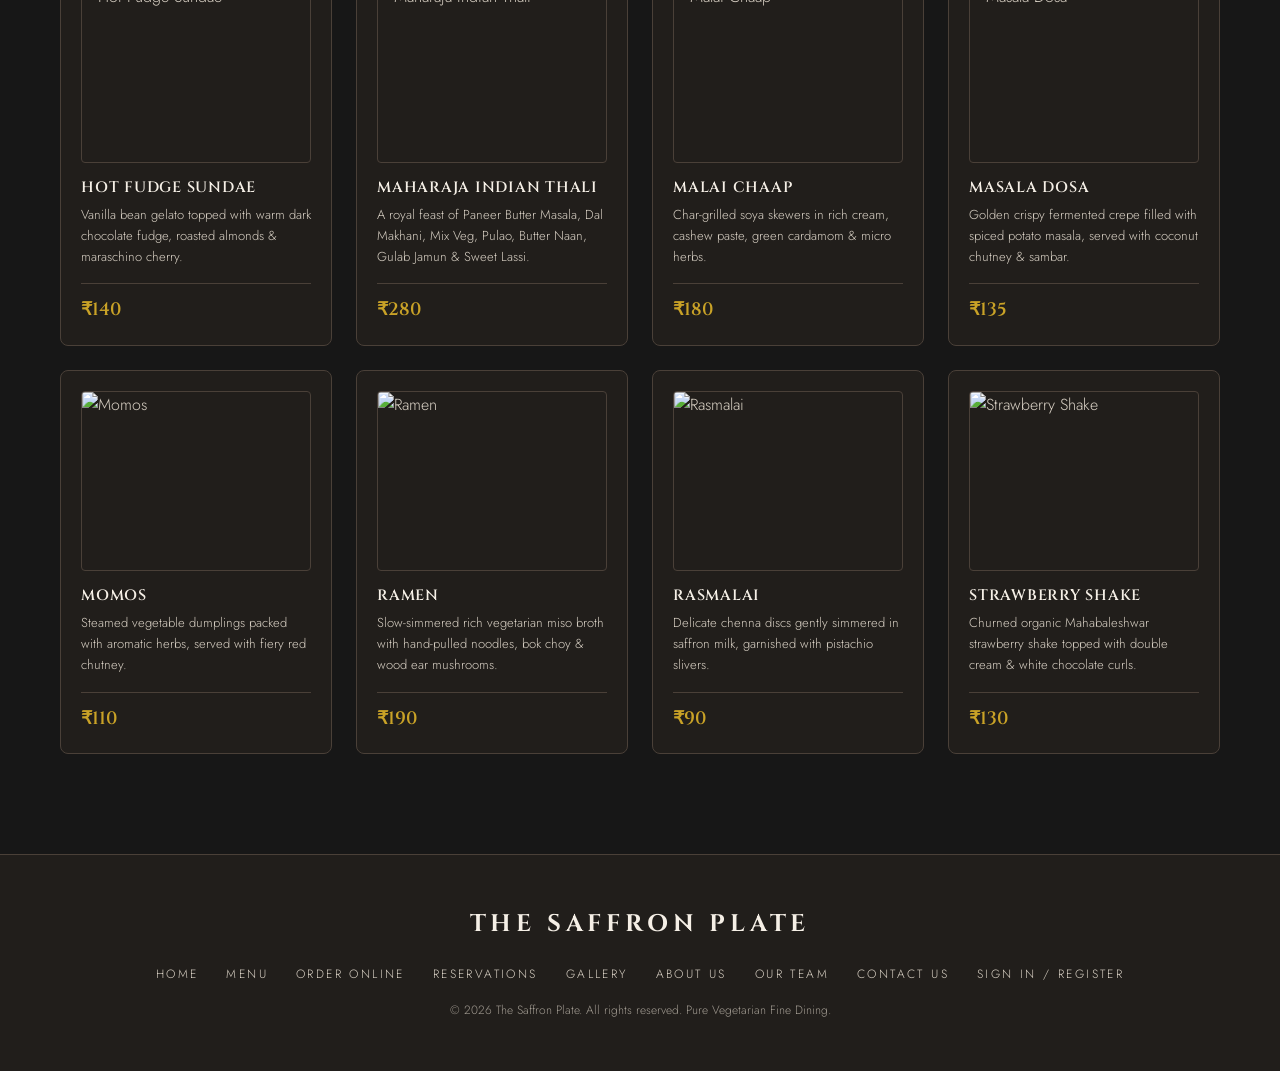
==== commit 9c89212a: "Updated restaurant website" ====
--- a/index.html
+++ b/index.html
@@ -3,6 +3,7 @@
 
 <head>
   <meta charset="UTF-8">
+  <meta name="viewport" content="width=device-width, initial-scale=1.0">
   <title>The Saffron Plate — Fine Dining &amp; Pure Vegetarian Kitchen</title>
   <link rel="preconnect" href="https://fonts.googleapis.com">
   <link rel="preconnect" href="https://fonts.gstatic.com" crossorigin>
@@ -14,24 +15,21 @@
 
 <body>
 
-  <!-- Header & Navigation Bar -->
   <header class="hero-viewport" id="home">
-    <!-- Navbar Container -->
     <nav class="navbar-overlay">
       <div class="nav-inner">
-        <!-- Left Navigation Links -->
         <div class="nav-menu-list left">
           <a href="index.html" class="active">Home</a>
           <a href="index.html#menu">Menu</a>
+          <a href="order.html">Order Online</a>
           <a href="reservation.html">Reservations</a>
         </div>
-        <!-- Brand Logo Header -->
         <a href="index.html" class="brand-center">
           <span class="brand-name">THE SAFFRON PLATE</span>
           <span class="brand-sub">FINE DINING &amp; GOURMET KITCHEN</span>
         </a>
-        <!-- Right Navigation Links -->
         <div class="nav-menu-list right">
+          <a href="gallery.html">Gallery</a>
           <a href="about.html">About Us</a>
           <a href="team.html">Our Team</a>
           <a href="contact.html">Contact</a>
@@ -40,119 +38,63 @@
       </div>
     </nav>
 
-    <!-- Hero Content & Headline -->
     <div class="hero-main-content">
       <div class="hero-text-box">
         <span class="hero-subtitle">The Saffron Plate — Authentic Culinary Excellence</span>
         <h1>SAVOR<br>THE <em>HERITAGE</em></h1>
         <p class="hero-sub">A seasonal vegetarian menu inspired by rich Indian culinary traditions, thoughtfully
           prepared with authentic spices, organic ingredients, and timeless craft.</p>
-        <!-- Hero Call to Action Button -->
-        <div class="hero-cta">
-          <a href="#menu" class="btn solid">EXPLORE OUR MENU</a>
+        <div class="hero-cta" style="display: flex; gap: 16px; flex-wrap: wrap;">
+          <a href="order.html" class="btn solid">ORDER ONLINE</a>
+          <a href="#menu" class="btn" style="border: 1px solid var(--gold); color: var(--gold);">EXPLORE MENU</a>
         </div>
       </div>
     </div>
   </header>
 
-  <!-- Culinary Menu Highlights Section -->
   <section class="culinary-section" id="menu">
     <div class="section-head">
       <span class="eyebrow">MENU PREVIEW</span>
       <h2>CULINARY HIGHLIGHTS</h2>
     </div>
 
-    <!-- Menu Search & Filter Controls -->
-    <div class="menu-controls-wrapper">
-      <!-- Search Input Box -->
-      <div class="menu-search-wrapper">
-        <svg class="search-icon" viewBox="0 0 24 24" fill="none" stroke="currentColor" stroke-width="2" stroke-linecap="round" stroke-linejoin="round">
-          <circle cx="11" cy="11" r="8"></circle>
-          <line x1="21" y1="21" x2="16.65" y2="16.65"></line>
-        </svg>
-        <input type="text" id="menu-search-input" class="menu-search-input" placeholder="Search delicacies (e.g. Chole Bhature, Dosa, Ramen)..." autocomplete="off">
-        <button id="search-clear-btn" class="search-clear-btn" aria-label="Clear search" title="Clear search" style="display: none;">&times;</button>
-      </div>
-
-      <!-- Category Filter Tabs -->
-      <div class="category-tabs" role="tablist" aria-label="Menu Categories">
-        <button class="filter-tab active" data-category="all">
-          <span class="tab-label">All Items</span>
-          <span class="tab-count" id="count-all">13</span>
-        </button>
-        <button class="filter-tab" data-category="royal">
-          <span class="tab-label">Royal Classics</span>
-          <span class="tab-count" id="count-royal">4</span>
-        </button>
-        <button class="filter-tab" data-category="street">
-          <span class="tab-label">Street Specials</span>
-          <span class="tab-count" id="count-street">3</span>
-        </button>
-        <button class="filter-tab" data-category="asian">
-          <span class="tab-label">Asian Gourmet</span>
-          <span class="tab-count" id="count-asian">3</span>
-        </button>
-        <button class="filter-tab" data-category="dessert">
-          <span class="tab-label">Desserts</span>
-          <span class="tab-count" id="count-dessert">3</span>
-        </button>
-        <button class="filter-tab" data-category="beverage">
-          <span class="tab-label">Beverages</span>
-          <span class="tab-count" id="count-beverage">2</span>
-        </button>
-      </div>
-
-      <!-- Filter Meta & Status -->
-      <div class="filter-meta-bar">
-        <span class="filter-result-count" id="filter-result-count">Showing all 13 delicacies</span>
-        <button id="reset-filter-btn" class="reset-filter-btn" style="display: none;">Reset Filters</button>
-      </div>
-    </div>
-
-    <!-- Food Cards Grid -->
-    <div class="culinary-grid" id="culinary-grid">
-      <article class="culinary-card" data-category="royal street">
-        <span class="card-category-badge">Royal Classic</span>
+    <div class="culinary-grid">
+      <article class="culinary-card">
         <img src="images/chole_bhature.jpg" alt="Chole Bhature" class="culinary-card-img">
         <h3>CHOLE BHATURE</h3>
         <p>Pillowy fried bhature with slow-simmered dark chana masala, pickle &amp; ginger juliennes.</p>
         <span class="price">₹120</span>
       </article>
 
-      <article class="culinary-card" data-category="street">
-        <span class="card-category-badge">Street Special</span>
+      <article class="culinary-card">
         <img src="images/golgappe.jpg" alt="Golgappe" class="culinary-card-img">
         <h3>GOLGAPPE</h3>
         <p>Warm crisp puris filled with spiced potato sprouts &amp; tangy digestive water.</p>
         <span class="price">₹80</span>
       </article>
 
-      <article class="culinary-card" data-category="dessert">
-        <span class="card-category-badge">Chef's Dessert</span>
+      <article class="culinary-card">
         <img src="images/gulab_jamun.jpg" alt="Gulab Jamun" class="culinary-card-img">
         <h3>GULAB JAMUN</h3>
         <p>Handcrafted khoya dumplings fried golden brown and soaked in warm rose syrup with saffron strings.</p>
         <span class="price">₹70</span>
       </article>
 
-      <article class="culinary-card" data-category="asian">
-        <span class="card-category-badge">Asian Gourmet</span>
+      <article class="culinary-card">
         <img src="images/hakka_noodles.jpg" alt="Hakka Noodles" class="culinary-card-img">
         <h3>HAKKA NOODLES</h3>
         <p>Wok-tossed noodles with farm-fresh vegetables, roasted garlic &amp; sesame oil.</p>
         <span class="price">₹150</span>
       </article>
 
-      <article class="culinary-card" data-category="dessert">
-        <span class="card-category-badge">Luxury Dessert</span>
+      <article class="culinary-card">
         <img src="images/sundae.jpg" alt="Hot Fudge Sundae" class="culinary-card-img">
         <h3>HOT FUDGE SUNDAE</h3>
         <p>Vanilla bean gelato topped with warm dark chocolate fudge, roasted almonds &amp; maraschino cherry.</p>
         <span class="price">₹140</span>
       </article>
 
-      <article class="culinary-card" data-category="royal">
-        <span class="card-category-badge">Royal Feast</span>
+      <article class="culinary-card">
         <img src="images/indian_thali.jpg" alt="Maharaja Indian Thali" class="culinary-card-img">
         <h3>MAHARAJA INDIAN THALI</h3>
         <p>A royal feast of Paneer Butter Masala, Dal Makhani, Mix Veg, Pulao, Butter Naan, Gulab Jamun &amp; Sweet
@@ -160,81 +102,59 @@
         <span class="price">₹280</span>
       </article>
 
-      <article class="culinary-card" data-category="royal">
-        <span class="card-category-badge">Royal Classic</span>
+      <article class="culinary-card">
         <img src="images/malai_chaap.jpg" alt="Malai Chaap" class="culinary-card-img">
         <h3>MALAI CHAAP</h3>
         <p>Char-grilled soya skewers in rich cream, cashew paste, green cardamom &amp; micro herbs.</p>
         <span class="price">₹180</span>
       </article>
 
-      <article class="culinary-card" data-category="royal street">
-        <span class="card-category-badge">South Indian Classic</span>
+      <article class="culinary-card">
         <img src="images/masala_dosa.jpg" alt="Masala Dosa" class="culinary-card-img">
         <h3>MASALA DOSA</h3>
         <p>Golden crispy fermented crepe filled with spiced potato masala, served with coconut chutney &amp; sambar.</p>
         <span class="price">₹135</span>
       </article>
 
-      <article class="culinary-card" data-category="asian street">
-        <span class="card-category-badge">Steamed Special</span>
+      <article class="culinary-card">
         <img src="images/momos.jpg" alt="Momos" class="culinary-card-img">
         <h3>MOMOS</h3>
         <p>Steamed vegetable dumplings packed with aromatic herbs, served with fiery red chutney.</p>
         <span class="price">₹110</span>
       </article>
 
-      <article class="culinary-card" data-category="asian">
-        <span class="card-category-badge">Artisan Asian</span>
+      <article class="culinary-card">
         <img src="images/ramen.jpg" alt="Ramen" class="culinary-card-img">
         <h3>RAMEN</h3>
         <p>Slow-simmered rich vegetarian miso broth with hand-pulled noodles, bok choy &amp; wood ear mushrooms.</p>
         <span class="price">₹190</span>
       </article>
 
-      <article class="culinary-card" data-category="dessert">
-        <span class="card-category-badge">Signature Dessert</span>
+      <article class="culinary-card">
         <img src="images/rasmalai.jpg" alt="Rasmalai" class="culinary-card-img">
         <h3>RASMALAI</h3>
         <p>Delicate chenna discs gently simmered in saffron milk, garnished with pistachio slivers.</p>
         <span class="price">₹90</span>
       </article>
 
-      <article class="culinary-card" data-category="beverage">
-        <span class="card-category-badge">Cold Refreshment</span>
+      <article class="culinary-card">
         <img src="images/strawberry_shake.jpg" alt="Strawberry Shake" class="culinary-card-img">
         <h3>STRAWBERRY SHAKE</h3>
         <p>Churned organic Mahabaleshwar strawberry shake topped with double cream &amp; white chocolate curls.</p>
         <span class="price">₹130</span>
       </article>
-
-      <article class="culinary-card" data-category="beverage">
-        <span class="card-category-badge">Artisan Coffee</span>
-        <img src="images/iced_coffee.jpg" alt="Iced Coffee" class="culinary-card-img">
-        <h3>ICED COFFEE</h3>
-        <p>Slow-dripped Arabica cold brew blended with sweetened cream, dark cocoa &amp; roasted hazelnuts.</p>
-        <span class="price">₹125</span>
-      </article>
-
-      <!-- Empty / No Results State -->
-      <div class="no-results-state" id="no-results-state" style="display: none;">
-        <div class="no-results-icon">🍽️</div>
-        <h3>No Delicacies Found</h3>
-        <p>We couldn't find any dish matching your search. Try adjusting your search keywords or reset category filters.</p>
-        <button type="button" class="btn solid" id="empty-reset-btn">View All Delicacies</button>
-      </div>
     </div>
   </section>
 
-  <!-- Footer Section -->
   <footer>
     <div class="footer-simple">
       <span class="brand-name">THE SAFFRON PLATE</span>
-      <!-- Footer Navigation Links -->
       <ul class="footer-simple-links">
         <li><a href="index.html">Home</a></li>
         <li><a href="index.html#menu">Menu</a></li>
+        <li><a href="order.html">Order Online</a></li>
         <li><a href="reservation.html">Reservations</a></li>
+        <li><a href="gallery.html">Gallery</a></li>
         <li><a href="about.html">About Us</a></li>
         <li><a href="team.html">Our Team</a></li>
         <li><a href="contact.html">Contact Us</a></li>
@@ -244,7 +164,6 @@
     </div>
   </footer>
 
-  <script src="index.js"></script>
 </body>
 
 </html>
--- a/styles.css
+++ b/styles.css
@@ -1,4 +1,3 @@
-/* Design System Variables */
 :root {
   --bg-main: #171717;
   --bg-card: #211E1B;
@@ -15,7 +14,6 @@
   --transition: all 0.3s ease;
 }
 
-/* Base Styles & Reset */
 *,
 *::before,
 *::after {
@@ -66,7 +64,6 @@
   display: block;
 }
 
-/* Utility Components */
 .eyebrow {
   font-family: var(--font-sans);
   font-size: 12px;
@@ -89,7 +86,6 @@
   letter-spacing: 0.08em;
 }
 
-/* Buttons & Call to Actions */
 .btn {
   display: inline-flex;
   align-items: center;
@@ -117,7 +113,6 @@
   box-shadow: 0 8px 20px rgba(201, 162, 39, 0.3);
 }
 
-/* Hero Section & Background */
 .hero-viewport {
   position: relative;
   min-height: 100vh;
@@ -130,7 +125,6 @@
     url('images/hero_dish.jpg') center right / cover no-repeat;
 }
 
-/* Navbar & Overlay Container */
 .navbar-overlay {
   width: 100%;
   background: linear-gradient(to bottom, rgba(23, 23, 23, 0.9), transparent);
@@ -144,7 +138,6 @@
   width: 100%;
 }
 
-/* Navbar Links & Menu List */
 .nav-menu-list {
   display: flex;
   align-items: center;
@@ -166,7 +159,6 @@
   color: var(--gold);
 }
 
-/* Brand Logo & Title */
 .brand-center {
   text-align: center;
 }
@@ -188,7 +180,6 @@
   font-weight: 700;
 }
 
-/* Hero Main Text Box */
 .hero-main-content {
   flex-grow: 1;
   display: flex;
@@ -235,253 +226,10 @@
   max-width: 540px;
 }
 
-/* Menu Highlights & Grid */
 .culinary-section {
   width: 100%;
   padding: 100px 60px;
   background-color: var(--bg-main);
-}
-
-/* ==========================================================================
-   Menu Search & Category Filter System
-   ========================================================================== */
-.menu-controls-wrapper {
-  max-width: 960px;
-  margin: 0 auto 50px auto;
-  display: flex;
-  flex-direction: column;
-  gap: 22px;
-}
-
-/* Search Bar */
-.menu-search-wrapper {
-  position: relative;
-  width: 100%;
-  max-width: 580px;
-  margin: 0 auto;
-}
-
-.menu-search-wrapper .search-icon {
-  position: absolute;
-  left: 20px;
-  top: 50%;
-  transform: translateY(-50%);
-  width: 18px;
-  height: 18px;
-  stroke: var(--gold);
-  pointer-events: none;
-  opacity: 0.85;
-}
-
-.menu-search-input {
-  width: 100%;
-  padding: 14px 48px 14px 50px;
-  background: var(--bg-card);
-  border: 1px solid var(--border);
-  border-radius: 40px;
-  color: var(--heading);
-  font-family: var(--font-sans);
-  font-size: 14px;
-  font-weight: 400;
-  letter-spacing: 0.03em;
-  transition: var(--transition);
-  box-shadow: 0 4px 20px rgba(0, 0, 0, 0.4);
-}
-
-.menu-search-input::placeholder {
-  color: var(--body-text);
-  opacity: 0.55;
-}
-
-.menu-search-input:focus {
-  outline: none;
-  border-color: var(--gold);
-  box-shadow: 0 0 20px rgba(201, 162, 39, 0.25);
-  background: #25221e;
-}
-
-.search-clear-btn {
-  position: absolute;
-  right: 16px;
-  top: 50%;
-  transform: translateY(-50%);
-  background: none;
-  border: none;
-  color: var(--body-text);
-  font-size: 22px;
-  cursor: pointer;
-  line-height: 1;
-  padding: 4px;
-  border-radius: 50%;
-  transition: color 0.2s ease, transform 0.2s ease;
-  display: flex;
-  align-items: center;
-  justify-content: center;
-}
-
-.search-clear-btn:hover {
-  color: var(--gold);
-  transform: translateY(-50%) scale(1.15);
-}
-
-/* Category Filter Tabs */
-.category-tabs {
-  display: flex;
-  flex-wrap: wrap;
-  justify-content: center;
-  align-items: center;
-  gap: 10px;
-}
-
-.filter-tab {
-  background: var(--bg-card);
-  border: 1px solid var(--border);
-  color: var(--body-text);
-  font-family: var(--font-sans);
-  font-size: 12px;
-  font-weight: 500;
-  letter-spacing: 0.12em;
-  text-transform: uppercase;
-  padding: 9px 18px;
-  border-radius: 30px;
-  cursor: pointer;
-  transition: var(--transition);
-  display: inline-flex;
-  align-items: center;
-  gap: 8px;
-  user-select: none;
-}
-
-.filter-tab:hover {
-  border-color: var(--gold);
-  color: var(--heading);
-  transform: translateY(-2px);
-  box-shadow: 0 6px 16px rgba(0, 0, 0, 0.5);
-}
-
-.filter-tab.active {
-  background: rgba(201, 162, 39, 0.15);
-  border-color: var(--gold);
-  color: var(--gold);
-  box-shadow: 0 0 16px rgba(201, 162, 39, 0.2);
-}
-
-.filter-tab .tab-count {
-  font-size: 11px;
-  padding: 2px 7px;
-  border-radius: 10px;
-  background: rgba(255, 255, 255, 0.08);
-  color: var(--body-text);
-  transition: var(--transition);
-}
-
-.filter-tab.active .tab-count {
-  background: var(--gold);
-  color: #171717;
-  font-weight: 600;
-}
-
-/* Filter Status & Meta Bar */
-.filter-meta-bar {
-  display: flex;
-  justify-content: space-between;
-  align-items: center;
-  max-width: 960px;
-  margin: 0 auto;
-  padding: 0 8px;
-  width: 100%;
-}
-
-.filter-result-count {
-  font-size: 13px;
-  letter-spacing: 0.06em;
-  color: var(--body-text);
-  opacity: 0.85;
-}
-
-.reset-filter-btn {
-  background: none;
-  border: none;
-  color: var(--gold);
-  font-family: var(--font-sans);
-  font-size: 12px;
-  letter-spacing: 0.1em;
-  text-transform: uppercase;
-  cursor: pointer;
-  text-decoration: underline;
-  transition: opacity 0.2s ease;
-  padding: 4px 8px;
-}
-
-.reset-filter-btn:hover {
-  opacity: 0.8;
-}
-
-/* Card Category Badge */
-.card-category-badge {
-  display: inline-block;
-  align-self: flex-start;
-  font-family: var(--font-sans);
-  font-size: 10px;
-  font-weight: 600;
-  letter-spacing: 0.16em;
-  text-transform: uppercase;
-  color: var(--gold);
-  background: rgba(201, 162, 39, 0.12);
-  border: 1px solid rgba(201, 162, 39, 0.35);
-  padding: 4px 10px;
-  border-radius: 20px;
-  margin-bottom: 12px;
-}
-
-/* No Results State */
-.no-results-state {
-  grid-column: 1 / -1;
-  text-align: center;
-  padding: 50px 24px;
-  background: var(--bg-card);
-  border: 1px dashed var(--border);
-  border-radius: var(--radius-md);
-  margin: 20px auto;
-  max-width: 550px;
-  width: 100%;
-}
-
-.no-results-state .no-results-icon {
-  font-size: 38px;
-  margin-bottom: 14px;
-  opacity: 0.85;
-}
-
-.no-results-state h3 {
-  font-size: 20px;
-  letter-spacing: 0.08em;
-  margin-bottom: 8px;
-  color: var(--heading);
-}
-
-.no-results-state p {
-  font-size: 14px;
-  color: var(--body-text);
-  max-width: 420px;
-  margin: 0 auto 20px auto;
-  line-height: 1.6;
-}
-
-.no-results-state .btn {
-  padding: 10px 24px;
-  font-size: 11px;
-}
-
-@keyframes fadeInCard {
-  from {
-    opacity: 0;
-    transform: translateY(8px);
-  }
-  to {
-    opacity: 1;
-    transform: translateY(0);
-  }
 }
 
 .culinary-grid {
@@ -491,7 +239,6 @@
   gap: 24px;
 }
 
-/* Menu Food Card Items */
 .culinary-card {
   background: var(--bg-card);
   border: 1px solid var(--border);
@@ -537,7 +284,6 @@
   flex-grow: 1;
 }
 
-/* Price Tag Styling */
 .culinary-card .price {
   font-family: var(--font-serif);
   font-size: 18px;
@@ -554,7 +300,6 @@
   opacity: 1;
 }
 
-/* Auth Navigation Button */
 .nav-auth-btn {
   border: 1px solid var(--gold);
   padding: 8px 18px;
@@ -569,7 +314,6 @@
   box-shadow: 0 4px 15px rgba(201, 162, 39, 0.25);
 }
 
-/* Footer Section */
 footer {
   background: var(--bg-card);
   padding: 50px 20px;
@@ -589,7 +333,6 @@
   font-size: 24px;
 }
 
-/* Footer Navigation Links */
 .footer-simple-links {
   display: flex;
   gap: 28px;
@@ -609,248 +352,60 @@
   color: var(--gold);
 }
 
-/* Footer Copyright Text */
 .footer-simple p {
   font-size: 12px;
   color: var(--body-text);
   opacity: 0.7;
 }
 
-/* Interactive UI & Lightbox */
-.modal-overlay {
-  position: fixed;
-  inset: 0;
-  background: rgba(0, 0, 0, 0.85);
-  display: flex;
-  align-items: center;
-  justify-content: center;
-  z-index: 1000;
-  cursor: pointer;
-  animation: fadeIn 0.25s ease;
-}
-
-.modal-content {
-  position: relative;
-  background: var(--bg-card);
-  border: 1px solid var(--gold);
-  border-radius: var(--radius-md);
-  padding: 24px;
-  max-width: 480px;
-  width: 90%;
-  text-align: center;
-  animation: modalPop 0.25s ease;
-  box-shadow: 0 20px 40px rgba(0,0,0,0.8);
-}
-
-.modal-close-btn {
-  position: absolute;
-  top: 10px;
-  right: 14px;
-  background: none;
-  border: none;
-  color: var(--body-text);
-  font-size: 22px;
-  cursor: pointer;
-  line-height: 1;
-  transition: color 0.2s ease;
-}
-
-.modal-close-btn:hover {
-  color: var(--gold);
-}
-
-.modal-content img {
-  width: 100%;
-  max-height: 420px;
-  object-fit: contain;
-  border-radius: var(--radius-sm);
-  margin-bottom: 12px;
-}
-
-.modal-content h3 {
-  font-size: 18px;
-  color: var(--gold);
-  margin-bottom: 6px;
-}
-
-.modal-content p {
-  font-size: 13px;
-  color: var(--body-text);
-  margin-bottom: 14px;
-  line-height: 1.6;
-}
-
-.modal-content .modal-price {
-  font-family: var(--font-serif);
-  font-size: 18px;
-  color: var(--heading);
-  display: block;
-  margin-bottom: 14px;
-}
-
-.modal-add-btn {
-  background: var(--gold);
-  color: #171717;
-  border: none;
-  padding: 10px 24px;
-  font-size: 12px;
-  font-weight: 600;
-  letter-spacing: 0.15em;
-  border-radius: var(--radius-sm);
-  cursor: pointer;
-  transition: opacity 0.2s;
-}
-
-.modal-add-btn:hover {
-  opacity: 0.9;
-}
-
-/* Toast Notification */
-.toast-notice {
-  position: fixed;
-  bottom: 24px;
-  right: 24px;
-  background: #25221e;
-  border-left: 4px solid var(--gold);
-  padding: 14px 20px;
-  color: var(--heading);
-  font-size: 13px;
-  border-radius: var(--radius-sm);
-  box-shadow: 0 10px 25px rgba(0,0,0,0.7);
-  z-index: 10000;
-  animation: slideUp 0.3s ease;
-}
-
-/* Form Helper & Counter */
-.char-count {
-  font-size: 11px;
-  color: var(--body-text);
-  text-align: right;
-  margin-top: 4px;
-  opacity: 0.8;
-}
-
-.pwd-wrapper {
-  position: relative;
-  display: flex;
-  align-items: center;
-}
-
-.pwd-wrapper input {
-  padding-right: 60px;
-}
-
-.pwd-toggle-btn {
-  position: absolute;
-  right: 12px;
-  background: none;
-  border: none;
-  color: var(--gold);
-  font-size: 11px;
-  cursor: pointer;
-  letter-spacing: 0.05em;
-  text-transform: uppercase;
-}
-
-.nav-scrolled {
-  background: rgba(23, 23, 23, 0.95) !important;
-  box-shadow: 0 4px 20px rgba(0,0,0,0.5);
-  backdrop-filter: blur(8px);
-}
-
-.form-msg {
-  padding: 12px;
-  border-radius: var(--radius-sm);
-  font-size: 13px;
-  text-align: center;
-}
-
-.form-msg.success {
-  background: rgba(46, 125, 50, 0.2);
-  border: 1px solid #4caf50;
-  color: #a5d6a7;
-  animation: fadeIn 0.3s ease;
-}
-
-.form-msg.error {
-  background: rgba(198, 40, 40, 0.2);
-  border: 1px solid #f44336;
-  color: #ef9a9a;
-  animation: shakeError 0.35s ease-in-out;
-}
-
-.input-error {
-  border-color: #f44336 !important;
-  animation: shakeError 0.35s ease-in-out;
-}
-
-.card-selected {
-  border-color: var(--gold) !important;
-  animation: cardPulse 0.3s ease;
-}
-
-/* Keyframe Animations */
-@keyframes fadeIn {
-  from { opacity: 0; transform: translateY(-4px); }
-  to { opacity: 1; transform: translateY(0); }
-}
-
-@keyframes slideUp {
-  from { opacity: 0; transform: translateY(20px); }
-  to { opacity: 1; transform: translateY(0); }
-}
-
-@keyframes modalPop {
-  0% { opacity: 0; transform: scale(0.92); }
-  100% { opacity: 1; transform: scale(1); }
-}
-
-@keyframes shakeError {
-  0%, 100% { transform: translateX(0); }
-  25% { transform: translateX(-5px); }
-  75% { transform: translateX(5px); }
-}
-
-@keyframes cardPulse {
-  0% { transform: scale(1); }
-  50% { transform: scale(1.02); }
-  100% { transform: scale(1); }
-}
-
-/* Responsive Breakpoints */
 @media (max-width: 1200px) {
+  .navbar-overlay {
+    padding: 20px 30px;
+  }
+
+  .nav-menu-list {
+    gap: 18px;
+  }
+
+  .nav-menu-list a {
+    letter-spacing: 0.15em;
+    font-size: 11px;
+  }
+}
+
+@media (max-width: 1024px) {
   .culinary-grid {
     grid-template-columns: repeat(3, 1fr);
   }
 }
 
 @media (max-width: 900px) {
+  .nav-inner {
+    flex-direction: column;
+    gap: 16px;
+  }
+
+  .nav-menu-list {
+    flex-wrap: wrap;
+    justify-content: center;
+    gap: 14px;
+  }
+}
+
+@media (max-width: 768px) {
+  .navbar-overlay {
+    padding: 20px 20px;
+  }
+
   .culinary-section {
-    padding: 70px 24px;
-  }
+    padding: 60px 24px;
+  }
+
   .culinary-grid {
-    grid-template-columns: repeat(2, 1fr);
-    gap: 20px;
-  }
-  .category-tabs {
-    gap: 8px;
-  }
-  .filter-tab {
-    padding: 8px 14px;
-    font-size: 11px;
-  }
-}
-
-@media (max-width: 600px) {
-  .culinary-section {
-    padding: 50px 16px;
-  }
-  .culinary-grid {
-    grid-template-columns: 1fr;
-  }
-  .filter-meta-bar {
-    flex-direction: column;
-    gap: 8px;
-    text-align: center;
-  }
-}
+    grid-template-columns: repeat(1, 1fr);
+  }
+
+  .hero-main-content {
+    padding: 40px 24px 80px;
+  }
+}
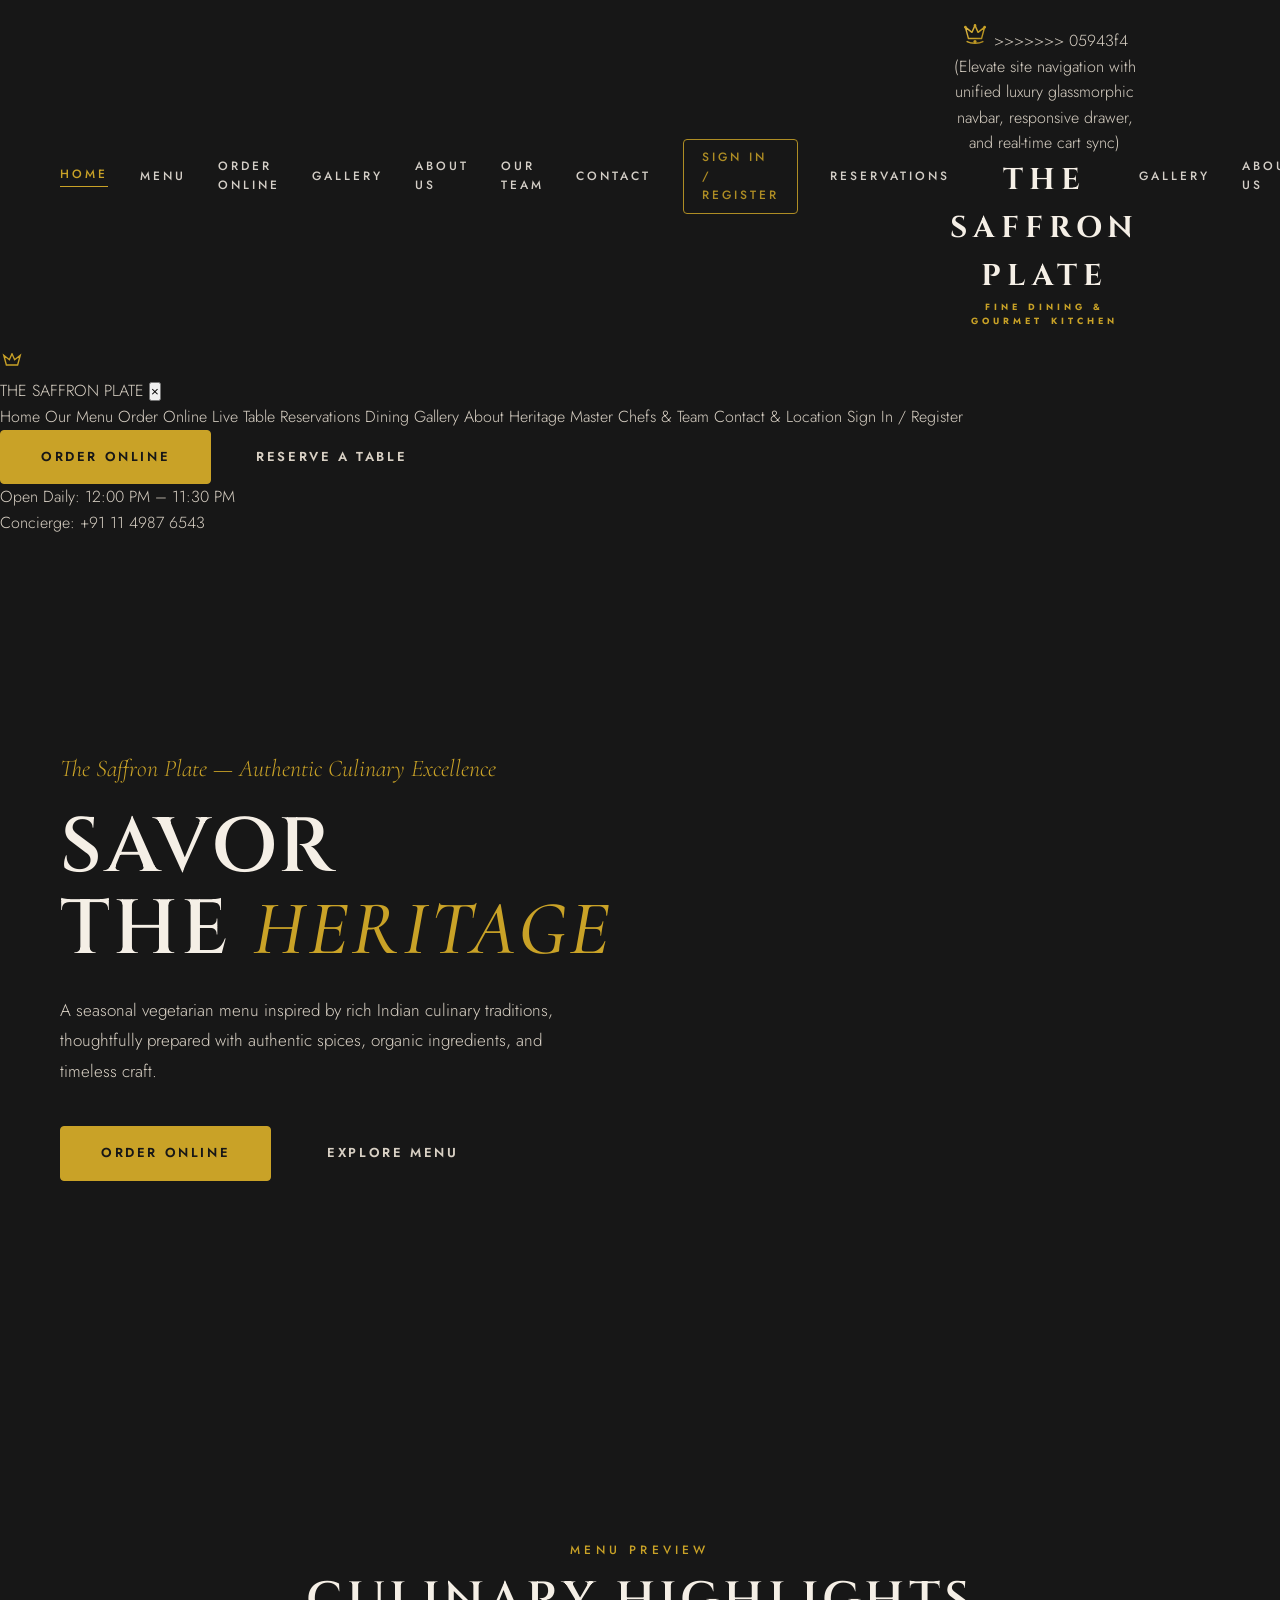
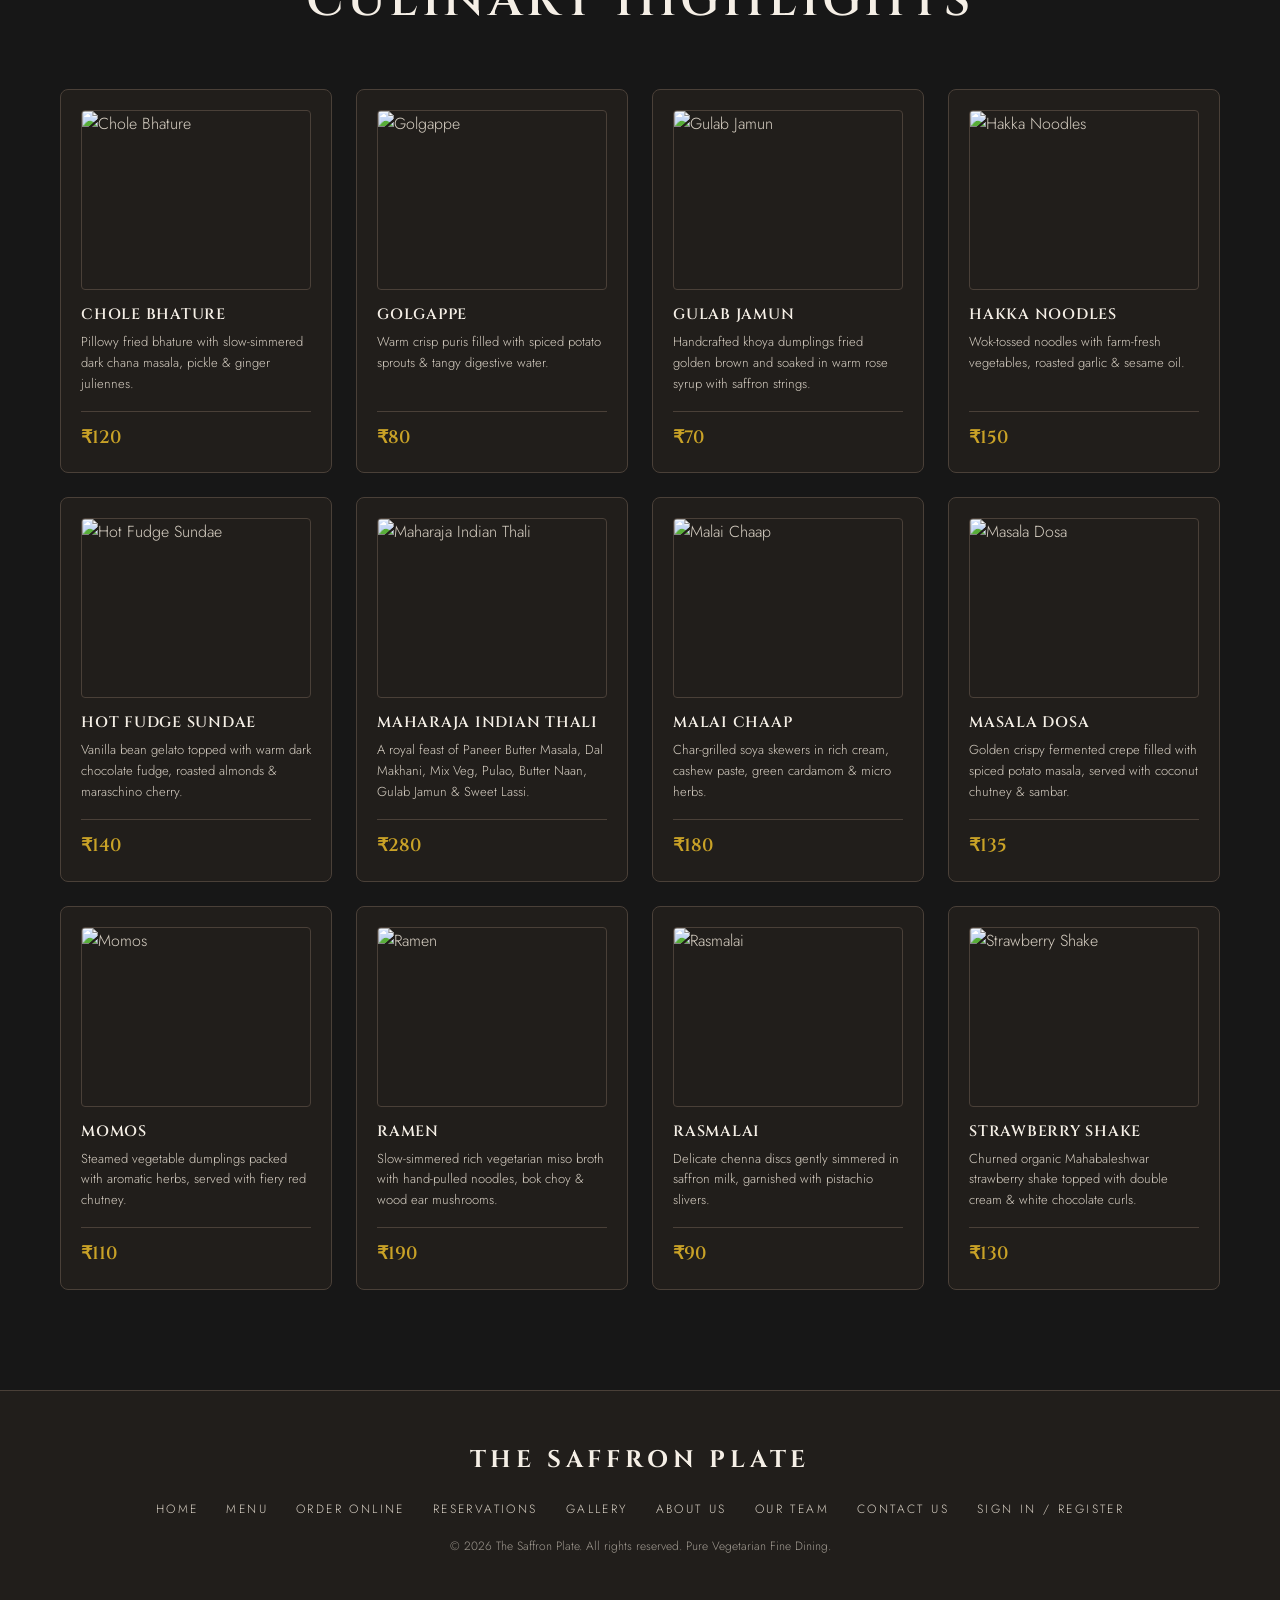
==== commit 59da5ab8: "Elevate site navigation with unified luxury glassmorphic navbar, responsive drawer, and real-time ca" ====
--- a/index.html
+++ b/index.html
@@ -15,29 +15,124 @@
 
 <body>
 
-  <header class="hero-viewport" id="home">
-    <nav class="navbar-overlay">
-      <div class="nav-inner">
-        <div class="nav-menu-list left">
-          <a href="index.html" class="active">Home</a>
-          <a href="index.html#menu">Menu</a>
-          <a href="order.html">Order Online</a>
-          <a href="reservation.html">Reservations</a>
-        </div>
-        <a href="index.html" class="brand-center">
-          <span class="brand-name">THE SAFFRON PLATE</span>
-          <span class="brand-sub">FINE DINING &amp; GOURMET KITCHEN</span>
+  <!-- Navigation Header -->
+  <header class="site-header navbar-overlay" id="siteHeader">
+    <div class="nav-inner">
+      <nav class="nav-menu-list left" aria-label="Main Navigation Left">
+        <a href="index.html" class="active">Home</a>
+        <a href="index.html#menu">Menu</a>
+        <a href="order.html" class="nav-order-link">
+          <span class="nav-pulse-dot" aria-hidden="true"></span>
+          Order Online
         </a>
+
         <div class="nav-menu-list right">
           <a href="gallery.html">Gallery</a>
           <a href="about.html">About Us</a>
           <a href="team.html">Our Team</a>
           <a href="contact.html">Contact</a>
           <a href="auth.html" class="nav-auth-btn">Sign In / Register</a>
+        <a href="reservation.html">Reservations</a>
+      </nav>
+
+      <a href="index.html" class="brand-center" aria-label="The Saffron Plate Home">
+        <div class="brand-crest">
+          <svg class="brand-crest-svg" width="28" height="22" viewBox="0 0 32 24" fill="none" xmlns="http://www.w3.org/2000/svg" aria-hidden="true">
+            <path d="M16 1L19.5 9L27 3L23.5 16H8.5L5 3L12.5 9L16 1Z" stroke="url(#goldGradIndex)" stroke-width="1.6" stroke-linecap="round" stroke-linejoin="round"/>
+            <circle cx="16" cy="1" r="1.5" fill="#C9A227"/>
+            <circle cx="27" cy="3" r="1.5" fill="#C9A227"/>
+            <circle cx="5" cy="3" r="1.5" fill="#C9A227"/>
+            <path d="M7 19.5C11.5 22 20.5 22 25 19.5" stroke="url(#goldGradIndex)" stroke-width="1.6" stroke-linecap="round"/>
+            <circle cx="16" cy="19.5" r="1.8" fill="url(#goldGradIndex)"/>
+            <defs>
+              <linearGradient id="goldGradIndex" x1="0" y1="0" x2="32" y2="24" gradientUnits="userSpaceOnUse">
+                <stop offset="0%" stop-color="#E5C058"/>
+                <stop offset="50%" stop-color="#C9A227"/>
+                <stop offset="100%" stop-color="#9A7818"/>
+              </linearGradient>
+            </defs>
+          </svg>
+>>>>>>> 05943f4 (Elevate site navigation with unified luxury glassmorphic navbar, responsive drawer, and real-time cart sync)
         </div>
+        <span class="brand-name">THE SAFFRON PLATE</span>
+        <span class="brand-sub">FINE DINING &amp; GOURMET KITCHEN</span>
+      </a>
+
+      <nav class="nav-menu-list right" aria-label="Main Navigation Right">
+        <a href="gallery.html">Gallery</a>
+        <a href="about.html">About Us</a>
+        <a href="team.html">Our Team</a>
+        <a href="contact.html">Contact</a>
+        <a href="order.html#cart" class="nav-cart-btn" aria-label="View Shopping Cart">
+          <svg width="14" height="14" viewBox="0 0 24 24" fill="none" stroke="currentColor" stroke-width="2" stroke-linecap="round" stroke-linejoin="round" aria-hidden="true">
+            <circle cx="9" cy="21" r="1"></circle>
+            <circle cx="20" cy="21" r="1"></circle>
+            <path d="M1 1h4l2.68 13.39a2 2 0 0 0 2 1.61h9.72a2 2 0 0 0 2-1.61L23 6H6"></path>
+          </svg>
+          <span>Cart</span>
+          <span class="nav-cart-count">0</span>
+        </a>
+        <a href="auth.html" class="nav-auth-btn">Sign In</a>
+      </nav>
+
+      <div class="nav-mobile-actions">
+        <a href="order.html#cart" class="nav-cart-btn mobile-cart-btn" aria-label="View Shopping Cart">
+          <svg width="15" height="15" viewBox="0 0 24 24" fill="none" stroke="currentColor" stroke-width="2" stroke-linecap="round" stroke-linejoin="round" aria-hidden="true">
+            <circle cx="9" cy="21" r="1"></circle>
+            <circle cx="20" cy="21" r="1"></circle>
+            <path d="M1 1h4l2.68 13.39a2 2 0 0 0 2 1.61h9.72a2 2 0 0 0 2-1.61L23 6H6"></path>
+          </svg>
+          <span class="nav-cart-count">0</span>
+        </a>
+        <button type="button" class="mobile-nav-toggle" id="mobileNavToggle" aria-label="Open mobile navigation" aria-expanded="false" aria-controls="mobileNavDrawer">
+          <span></span>
+          <span></span>
+          <span></span>
+        </button>
       </div>
+    </div>
+  </header>
+
+  <!-- Mobile Navigation Drawer -->
+  <div class="mobile-nav-backdrop" id="mobileNavBackdrop"></div>
+  <aside class="mobile-nav-drawer" id="mobileNavDrawer" aria-label="Mobile Navigation Menu">
+    <div class="mobile-drawer-header">
+      <div class="brand-crest">
+        <svg width="24" height="18" viewBox="0 0 32 24" fill="none" stroke="var(--gold)" stroke-width="1.8" aria-hidden="true">
+          <path d="M16 1L19.5 9L27 3L23.5 16H8.5L5 3L12.5 9L16 1Z"/>
+        </svg>
+      </div>
+      <span class="drawer-brand-title">THE SAFFRON PLATE</span>
+      <button type="button" class="mobile-nav-close" id="mobileNavClose" aria-label="Close menu">&times;</button>
+    </div>
+
+    <nav class="mobile-drawer-links">
+      <a href="index.html" class="active">Home</a>
+      <a href="index.html#menu">Our Menu</a>
+      <a href="order.html" class="drawer-order-highlight">
+        <span>Order Online</span>
+        <span class="drawer-badge">Live</span>
+      </a>
+      <a href="reservation.html">Table Reservations</a>
+      <a href="gallery.html">Dining Gallery</a>
+      <a href="about.html">About Heritage</a>
+      <a href="team.html">Master Chefs &amp; Team</a>
+      <a href="contact.html">Contact &amp; Location</a>
+      <a href="auth.html">Sign In / Register</a>
     </nav>
 
+    <div class="mobile-drawer-actions">
+      <a href="order.html" class="btn solid mobile-drawer-btn">Order Online</a>
+      <a href="reservation.html" class="btn outline mobile-drawer-btn">Reserve a Table</a>
+    </div>
+
+    <div class="mobile-drawer-footer">
+      <p class="drawer-hours">Open Daily: 12:00 PM – 11:30 PM</p>
+      <p class="drawer-phone">Concierge: +91 11 4987 6543</p>
+    </div>
+  </aside>
+
+  <section class="hero-viewport" id="home">
     <div class="hero-main-content">
       <div class="hero-text-box">
         <span class="hero-subtitle">The Saffron Plate — Authentic Culinary Excellence</span>
@@ -46,11 +141,11 @@
           prepared with authentic spices, organic ingredients, and timeless craft.</p>
         <div class="hero-cta" style="display: flex; gap: 16px; flex-wrap: wrap;">
           <a href="order.html" class="btn solid">ORDER ONLINE</a>
-          <a href="#menu" class="btn" style="border: 1px solid var(--gold); color: var(--gold);">EXPLORE MENU</a>
+          <a href="#menu" class="btn outline">EXPLORE MENU</a>
         </div>
       </div>
     </div>
-  </header>
+  </section>
 
   <section class="culinary-section" id="menu">
     <div class="section-head">
@@ -164,6 +259,7 @@
     </div>
   </footer>
 
+  <script src="nav.js"></script>
 </body>
 
 </html>
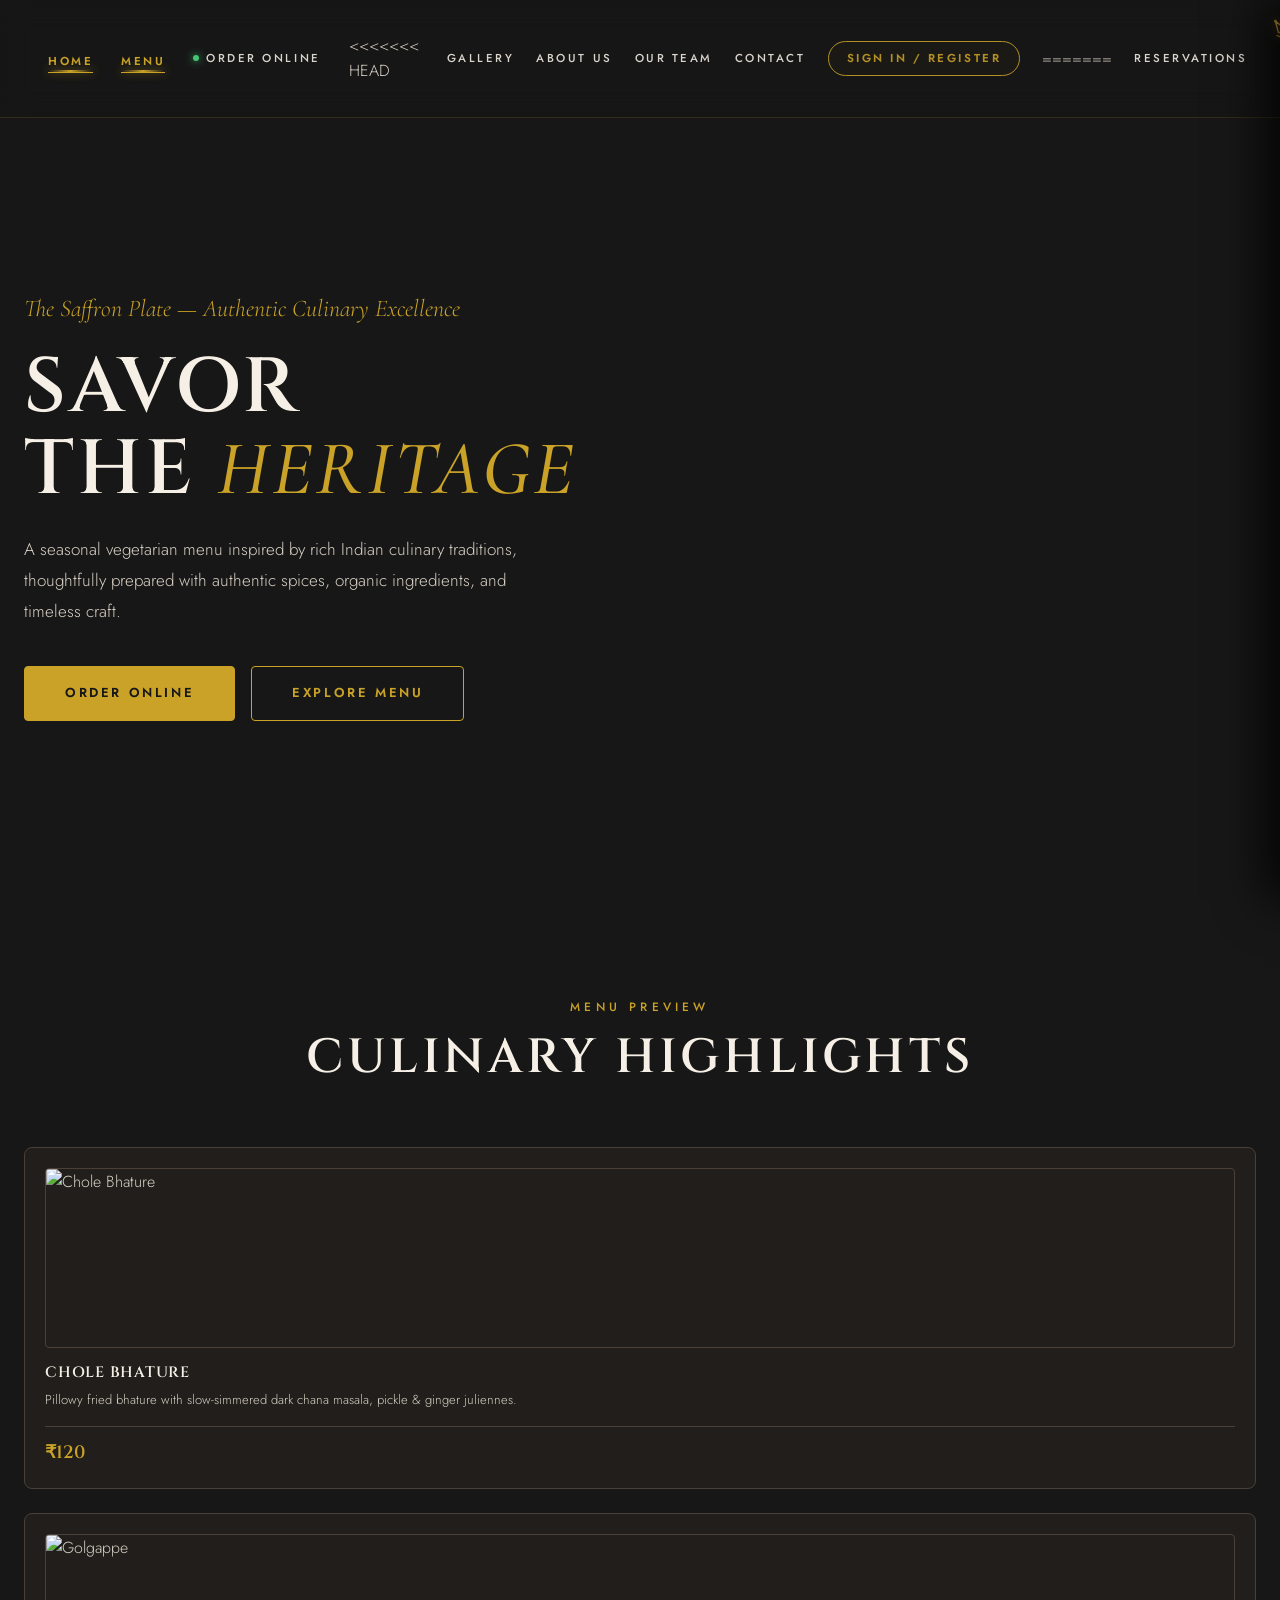
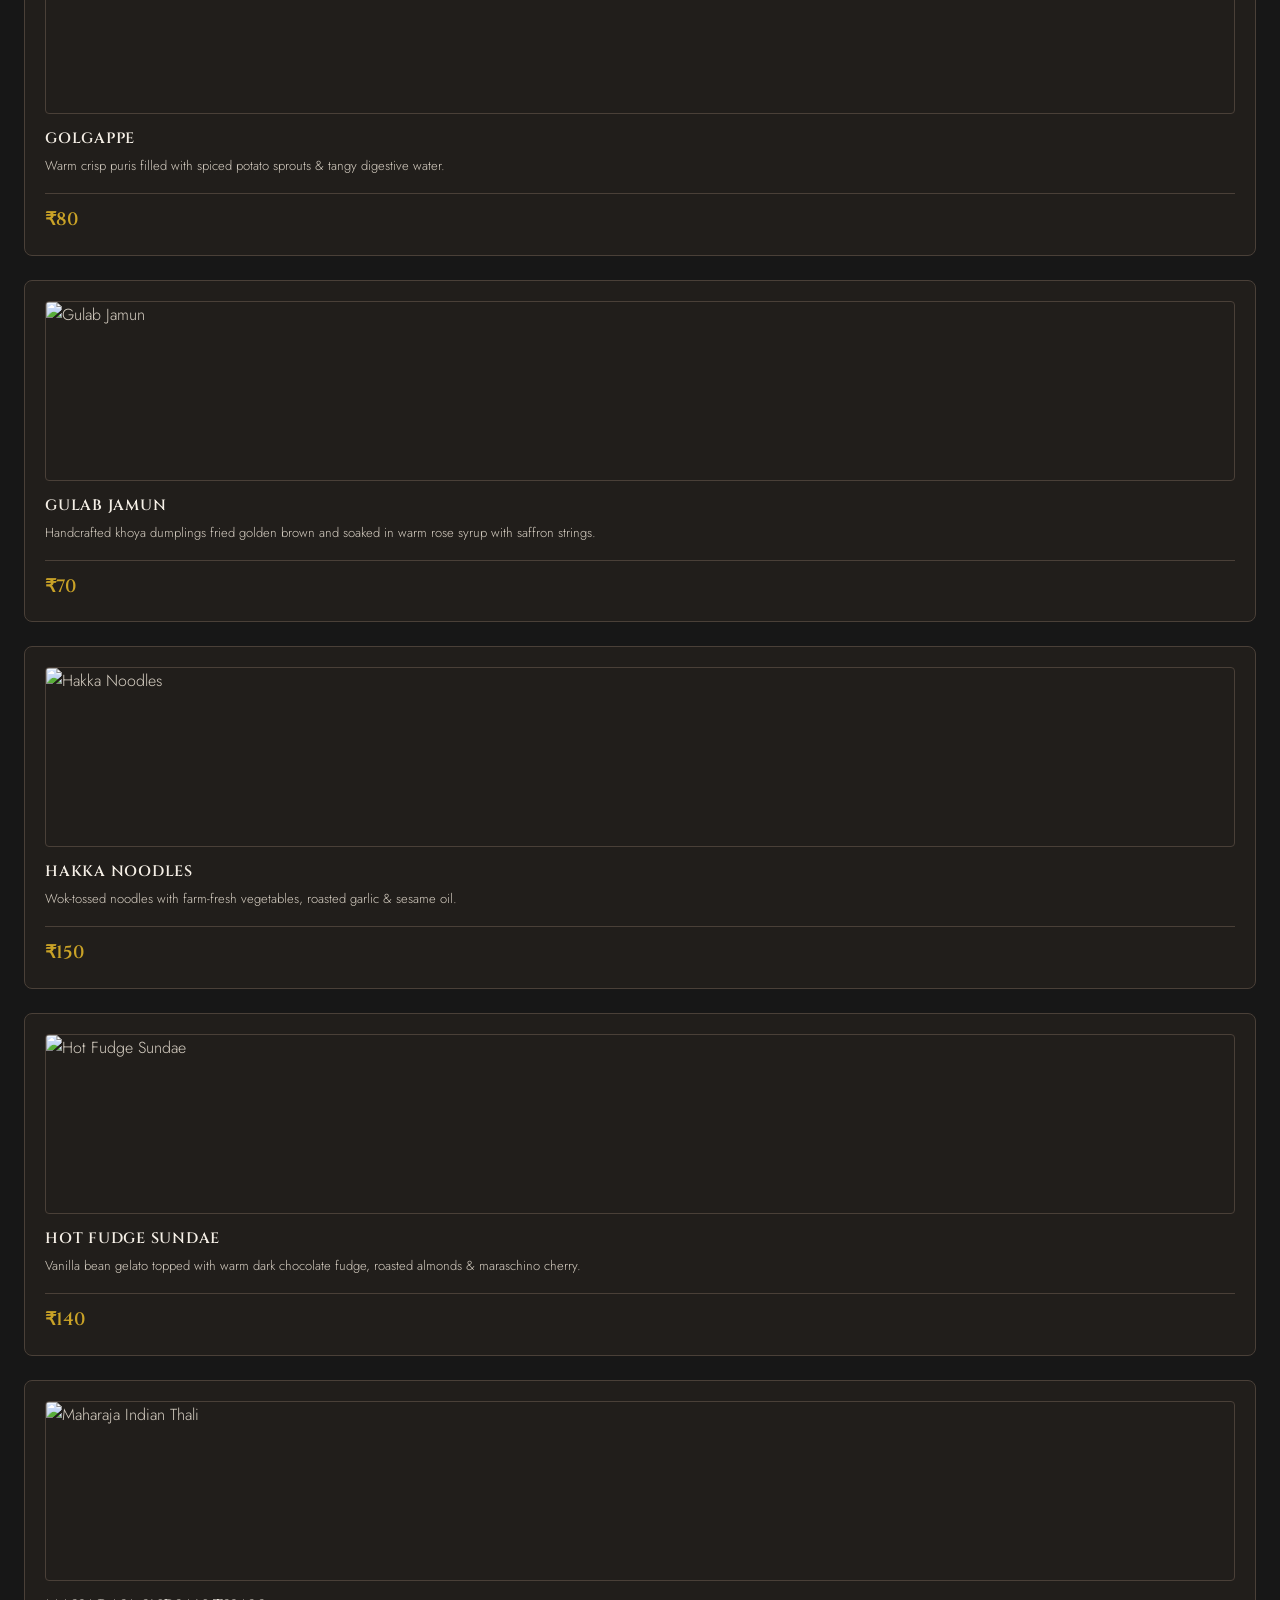
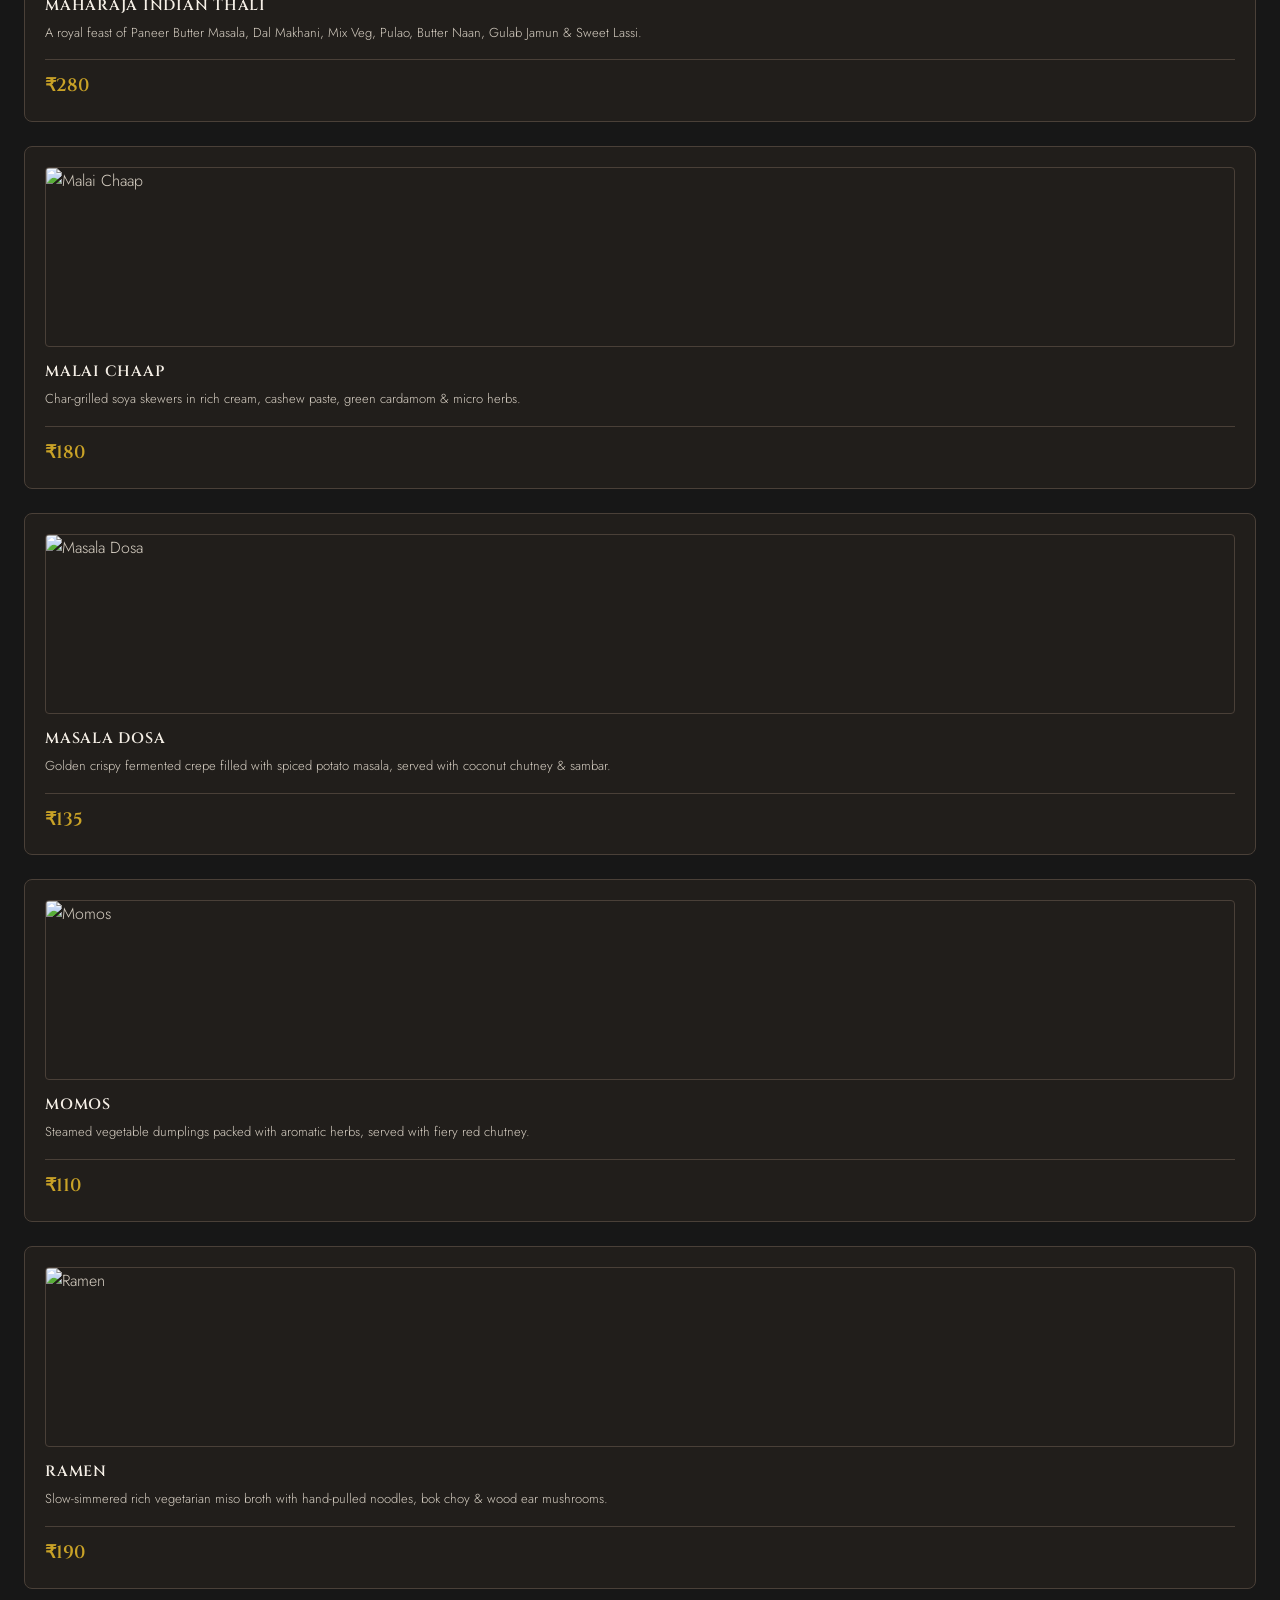
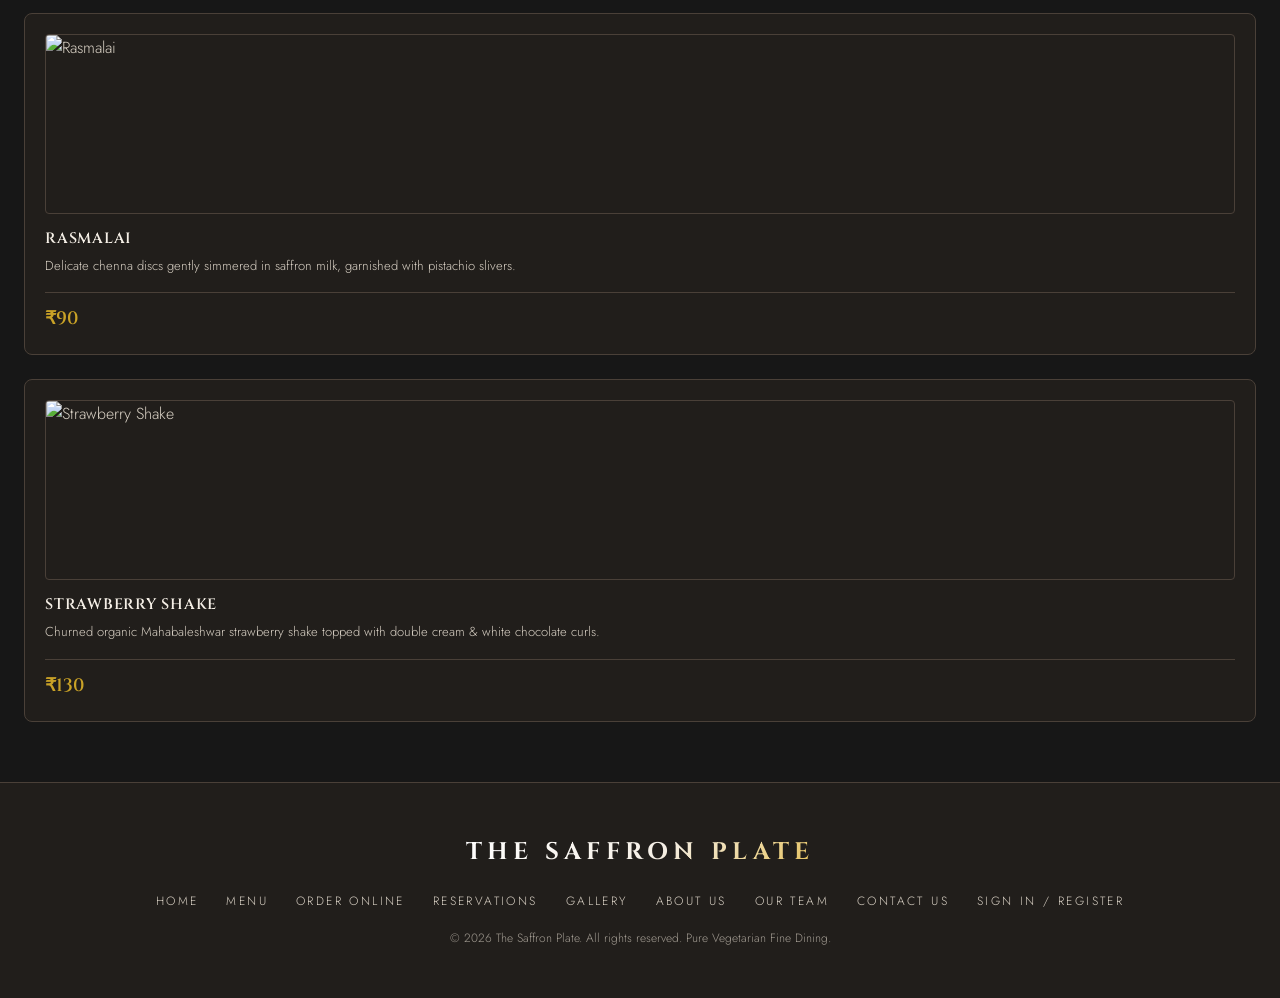
==== commit 20ccf66f: "Describe your changes" ====
--- a/index.html
+++ b/index.html
@@ -25,13 +25,14 @@
           <span class="nav-pulse-dot" aria-hidden="true"></span>
           Order Online
         </a>
-
+<<<<<<< HEAD
         <div class="nav-menu-list right">
           <a href="gallery.html">Gallery</a>
           <a href="about.html">About Us</a>
           <a href="team.html">Our Team</a>
           <a href="contact.html">Contact</a>
           <a href="auth.html" class="nav-auth-btn">Sign In / Register</a>
+=======
         <a href="reservation.html">Reservations</a>
       </nav>
 
--- a/styles.css
+++ b/styles.css
@@ -113,6 +113,45 @@
   box-shadow: 0 8px 20px rgba(201, 162, 39, 0.3);
 }
 
+.btn.outline {
+  background: transparent;
+  color: var(--gold);
+  border: 1px solid var(--gold);
+}
+
+.btn.outline:hover {
+  background: rgba(201, 162, 39, 0.15);
+  color: #FFF;
+  transform: translateY(-2px);
+  box-shadow: 0 8px 20px rgba(201, 162, 39, 0.2);
+}
+
+/* Navigation & Header Glassmorphism */
+.site-header,
+.navbar-overlay {
+  position: sticky;
+  top: 0;
+  left: 0;
+  width: 100%;
+  z-index: 1000;
+  background: rgba(23, 23, 23, 0.78);
+  backdrop-filter: blur(14px);
+  -webkit-backdrop-filter: blur(14px);
+  border-bottom: 1px solid rgba(201, 162, 39, 0.16);
+  padding: 16px 48px;
+  transition: all 0.35s cubic-bezier(0.16, 1, 0.3, 1);
+}
+
+.site-header.nav-scrolled,
+.navbar-overlay.nav-scrolled {
+  background: rgba(18, 17, 16, 0.96);
+  backdrop-filter: blur(20px);
+  -webkit-backdrop-filter: blur(20px);
+  border-bottom: 1px solid rgba(201, 162, 39, 0.35);
+  padding: 10px 48px;
+  box-shadow: 0 14px 40px -10px rgba(0, 0, 0, 0.85), 0 0 25px rgba(201, 162, 39, 0.08);
+}
+
 .hero-viewport {
   position: relative;
   min-height: 100vh;
@@ -120,38 +159,63 @@
   display: flex;
   flex-direction: column;
   justify-content: space-between;
+  margin-top: -85px;
+  padding-top: 85px;
   background:
     linear-gradient(to right, rgba(23, 23, 23, 0.98) 0%, rgba(23, 23, 23, 0.85) 45%, rgba(23, 23, 23, 0.4) 100%),
     url('images/hero_dish.jpg') center right / cover no-repeat;
 }
 
-.navbar-overlay {
-  width: 100%;
-  background: linear-gradient(to bottom, rgba(23, 23, 23, 0.9), transparent);
-  padding: 24px 60px;
-}
-
 .nav-inner {
   display: flex;
   align-items: center;
   justify-content: space-between;
   width: 100%;
+  max-width: 1560px;
+  margin: 0 auto;
+  gap: 24px;
 }
 
 .nav-menu-list {
   display: flex;
   align-items: center;
-  gap: 32px;
+  gap: 28px;
+  flex: 1;
+}
+
+.nav-menu-list.left {
+  justify-content: flex-start;
+}
+
+.nav-menu-list.right {
+  justify-content: flex-end;
+  gap: 22px;
 }
 
 .nav-menu-list a {
-  font-size: 12px;
-  letter-spacing: 0.25em;
+  position: relative;
+  font-size: 11.5px;
+  letter-spacing: 0.22em;
   color: var(--heading);
   font-weight: 500;
   text-transform: uppercase;
-  opacity: 0.85;
-  transition: opacity 0.2s ease, color 0.2s ease;
+  opacity: 0.88;
+  padding: 8px 0;
+  transition: color 0.25s ease, opacity 0.25s ease;
+  white-space: nowrap;
+  text-decoration: none;
+}
+
+.nav-menu-list a::after {
+  content: '';
+  position: absolute;
+  bottom: 0;
+  left: 50%;
+  width: 0;
+  height: 2px;
+  background: linear-gradient(90deg, transparent, var(--gold), transparent);
+  transition: width 0.3s cubic-bezier(0.16, 1, 0.3, 1), left 0.3s cubic-bezier(0.16, 1, 0.3, 1);
+  box-shadow: 0 0 10px rgba(201, 162, 39, 0.7);
 }
 
 .nav-menu-list a:hover {
@@ -159,25 +223,95 @@
   color: var(--gold);
 }
 
+.nav-menu-list a:hover::after,
+.nav-menu-list a.active::after {
+  width: 100%;
+  left: 0;
+}
+
+.nav-menu-list a.active {
+  opacity: 1;
+  color: var(--gold);
+  font-weight: 600;
+}
+
+/* Order link with live pulse */
+.nav-order-link {
+  display: inline-flex;
+  align-items: center;
+  gap: 7px;
+}
+
+.nav-pulse-dot {
+  width: 6px;
+  height: 6px;
+  background-color: #4ade80;
+  border-radius: 50%;
+  box-shadow: 0 0 8px #4ade80;
+  animation: navPulse 2s infinite;
+}
+
+@keyframes navPulse {
+  0% { transform: scale(0.95); box-shadow: 0 0 0 0 rgba(74, 222, 128, 0.7); }
+  70% { transform: scale(1.1); box-shadow: 0 0 0 6px rgba(74, 222, 128, 0); }
+  100% { transform: scale(0.95); box-shadow: 0 0 0 0 rgba(74, 222, 128, 0); }
+}
+
+/* Brand Identity */
 .brand-center {
-  text-align: center;
+  display: flex;
+  flex-direction: column;
+  align-items: center;
+  text-decoration: none;
+  gap: 3px;
+  flex-shrink: 0;
+  transition: transform 0.3s ease;
+}
+
+.brand-center:hover {
+  transform: scale(1.02);
+}
+
+.brand-crest {
+  display: flex;
+  align-items: center;
+  justify-content: center;
+  margin-bottom: 2px;
+  color: var(--gold);
+  filter: drop-shadow(0 0 6px rgba(201, 162, 39, 0.45));
+  transition: filter 0.3s ease;
+}
+
+.brand-center:hover .brand-crest {
+  filter: drop-shadow(0 0 12px rgba(201, 162, 39, 0.8));
 }
 
 .brand-name {
   font-family: var(--font-serif);
-  font-size: 30px;
-  letter-spacing: 0.2em;
+  font-size: 24px;
+  letter-spacing: 0.22em;
   color: var(--heading);
   font-weight: 700;
+  text-transform: uppercase;
+  background: linear-gradient(135deg, #FFF 0%, #F5EFE6 55%, #E5C058 100%);
+  -webkit-background-clip: text;
+  -webkit-text-fill-color: transparent;
+  transition: font-size 0.3s ease;
+}
+
+.site-header.nav-scrolled .brand-name,
+.navbar-overlay.nav-scrolled .brand-name {
+  font-size: 20px;
 }
 
 .brand-sub {
   display: block;
   font-family: var(--font-sans);
-  font-size: 9px;
+  font-size: 8px;
   letter-spacing: 0.45em;
   color: var(--gold);
-  font-weight: 700;
+  font-weight: 600;
+  text-transform: uppercase;
 }
 
 .hero-main-content {
@@ -300,18 +434,296 @@
   opacity: 1;
 }
 
+/* Nav Cart Button */
+.nav-cart-btn {
+  display: inline-flex;
+  align-items: center;
+  gap: 8px;
+  background: rgba(201, 162, 39, 0.08);
+  border: 1px solid rgba(201, 162, 39, 0.35) !important;
+  padding: 6px 14px !important;
+  border-radius: 20px;
+  color: var(--gold) !important;
+  opacity: 1 !important;
+  transition: all 0.3s ease !important;
+  text-decoration: none;
+}
+
+.nav-cart-btn::after {
+  display: none !important;
+}
+
+.nav-cart-btn:hover {
+  background: rgba(201, 162, 39, 0.2);
+  border-color: var(--gold) !important;
+  transform: translateY(-2px);
+  box-shadow: 0 4px 16px rgba(201, 162, 39, 0.25);
+}
+
+.nav-cart-count {
+  display: inline-flex;
+  align-items: center;
+  justify-content: center;
+  min-width: 18px;
+  height: 18px;
+  padding: 0 5px;
+  font-size: 10px;
+  font-weight: 700;
+  background: #332d26;
+  color: var(--gold);
+  border-radius: 10px;
+  border: 1px solid rgba(201, 162, 39, 0.4);
+  transition: transform 0.2s ease, background 0.2s ease;
+}
+
+.nav-cart-count.has-items {
+  background: var(--gold);
+  color: #171717;
+  font-weight: 800;
+  box-shadow: 0 0 10px rgba(201, 162, 39, 0.55);
+  animation: badgePop 0.3s ease;
+}
+
+@keyframes badgePop {
+  0% { transform: scale(0.8); }
+  50% { transform: scale(1.3); }
+  100% { transform: scale(1); }
+}
+
+/* Nav Auth Button */
 .nav-auth-btn {
-  border: 1px solid var(--gold);
-  padding: 8px 18px;
-  border-radius: var(--radius-sm);
+  border: 1px solid var(--gold) !important;
+  padding: 7px 18px !important;
+  border-radius: 20px;
   color: var(--gold) !important;
-  transition: var(--transition) !important;
-}
-
-.nav-auth-btn:hover {
-  background: var(--gold);
+  background: rgba(201, 162, 39, 0.04);
+  transition: all 0.3s ease !important;
+  font-weight: 600 !important;
+  text-decoration: none;
+}
+
+.nav-auth-btn::after {
+  display: none !important;
+}
+
+.nav-auth-btn:hover,
+.nav-auth-btn.active {
+  background: linear-gradient(135deg, #d8b132 0%, #c9a227 100%) !important;
   color: #171717 !important;
-  box-shadow: 0 4px 15px rgba(201, 162, 39, 0.25);
+  border-color: #d8b132 !important;
+  box-shadow: 0 4px 18px rgba(201, 162, 39, 0.35);
+  transform: translateY(-2px);
+}
+
+/* Mobile Controls (Visible on smaller viewports) */
+.nav-mobile-actions {
+  display: none;
+  align-items: center;
+  gap: 12px;
+}
+
+.mobile-nav-toggle {
+  display: none;
+  background: transparent;
+  border: 1px solid rgba(201, 162, 39, 0.3);
+  border-radius: 8px;
+  cursor: pointer;
+  padding: 8px;
+  width: 42px;
+  height: 42px;
+  position: relative;
+  z-index: 1001;
+  color: var(--heading);
+  flex-direction: column;
+  align-items: center;
+  justify-content: center;
+  gap: 5px;
+  transition: all 0.3s ease;
+}
+
+.mobile-nav-toggle:hover {
+  border-color: var(--gold);
+  background: rgba(201, 162, 39, 0.1);
+}
+
+.mobile-nav-toggle span {
+  display: block;
+  width: 20px;
+  height: 2px;
+  background-color: var(--gold);
+  transition: transform 0.3s ease, opacity 0.3s ease;
+  border-radius: 2px;
+}
+
+.mobile-nav-toggle.is-active span:nth-child(1) {
+  transform: translateY(7px) rotate(45deg);
+}
+
+.mobile-nav-toggle.is-active span:nth-child(2) {
+  opacity: 0;
+  transform: translateX(-8px);
+}
+
+.mobile-nav-toggle.is-active span:nth-child(3) {
+  transform: translateY(-7px) rotate(-45deg);
+}
+
+/* Mobile Drawer & Backdrop */
+.mobile-nav-backdrop {
+  position: fixed;
+  inset: 0;
+  background: rgba(0, 0, 0, 0.75);
+  backdrop-filter: blur(8px);
+  -webkit-backdrop-filter: blur(8px);
+  z-index: 1998;
+  opacity: 0;
+  visibility: hidden;
+  transition: opacity 0.35s ease, visibility 0.35s ease;
+}
+
+.mobile-nav-drawer {
+  position: fixed;
+  top: 0;
+  right: 0;
+  bottom: 0;
+  width: 100%;
+  max-width: 360px;
+  background: rgba(23, 21, 19, 0.98);
+  backdrop-filter: blur(24px);
+  -webkit-backdrop-filter: blur(24px);
+  border-left: 1px solid rgba(201, 162, 39, 0.25);
+  box-shadow: -15px 0 45px rgba(0, 0, 0, 0.85);
+  z-index: 1999;
+  transform: translateX(100%);
+  transition: transform 0.35s cubic-bezier(0.16, 1, 0.3, 1);
+  display: flex;
+  flex-direction: column;
+  overflow-y: auto;
+  padding: 28px 24px 36px;
+}
+
+.mobile-nav-drawer.is-open {
+  transform: translateX(0);
+}
+
+body.nav-drawer-open {
+  overflow: hidden;
+}
+
+body.nav-drawer-open .mobile-nav-backdrop {
+  opacity: 1;
+  visibility: visible;
+}
+
+.mobile-drawer-header {
+  display: flex;
+  align-items: center;
+  justify-content: space-between;
+  padding-bottom: 20px;
+  border-bottom: 1px solid rgba(201, 162, 39, 0.15);
+  margin-bottom: 24px;
+}
+
+.drawer-brand-title {
+  font-family: var(--font-serif);
+  font-size: 15px;
+  letter-spacing: 0.18em;
+  color: var(--heading);
+  font-weight: 700;
+}
+
+.mobile-nav-close {
+  background: transparent;
+  border: none;
+  font-size: 32px;
+  line-height: 1;
+  color: var(--body-text);
+  cursor: pointer;
+  padding: 0 6px;
+  transition: color 0.2s ease, transform 0.2s ease;
+}
+
+.mobile-nav-close:hover {
+  color: var(--gold);
+  transform: scale(1.15);
+}
+
+.mobile-drawer-links {
+  display: flex;
+  flex-direction: column;
+  gap: 14px;
+  margin-bottom: 30px;
+}
+
+.mobile-drawer-links a {
+  display: flex;
+  align-items: center;
+  justify-content: space-between;
+  font-size: 13.5px;
+  letter-spacing: 0.15em;
+  text-transform: uppercase;
+  color: var(--heading);
+  text-decoration: none;
+  padding: 10px 14px;
+  border-radius: 6px;
+  transition: all 0.2s ease;
+}
+
+.mobile-drawer-links a:hover,
+.mobile-drawer-links a.active {
+  background: rgba(201, 162, 39, 0.12);
+  color: var(--gold);
+  padding-left: 18px;
+}
+
+.drawer-order-highlight {
+  border: 1px solid rgba(201, 162, 39, 0.3);
+  background: rgba(201, 162, 39, 0.06);
+}
+
+.drawer-badge {
+  font-size: 10px;
+  font-weight: 700;
+  text-transform: uppercase;
+  letter-spacing: 0.1em;
+  background: #4ade80;
+  color: #052e16;
+  padding: 2px 7px;
+  border-radius: 10px;
+}
+
+.mobile-drawer-actions {
+  display: flex;
+  flex-direction: column;
+  gap: 12px;
+  margin-bottom: 28px;
+}
+
+.mobile-drawer-btn {
+  width: 100%;
+  text-align: center;
+  padding: 12px 20px;
+  font-size: 12px;
+  letter-spacing: 0.15em;
+}
+
+.mobile-drawer-footer {
+  margin-top: auto;
+  padding-top: 20px;
+  border-top: 1px solid var(--border);
+  text-align: center;
+}
+
+.drawer-hours {
+  font-size: 12px;
+  color: var(--gold);
+  margin-bottom: 4px;
+}
+
+.drawer-phone {
+  font-size: 12px;
+  color: var(--body-text);
+  opacity: 0.75;
 }
 
 footer {
@@ -359,8 +771,9 @@
 }
 
 @media (max-width: 1200px) {
+  .site-header,
   .navbar-overlay {
-    padding: 20px 30px;
+    padding: 14px 30px;
   }
 
   .nav-menu-list {
@@ -373,28 +786,42 @@
   }
 }
 
+@media (max-width: 1080px) {
+  .site-header,
+  .navbar-overlay {
+    padding: 14px 20px;
+  }
+
+  .nav-menu-list {
+    display: none !important;
+  }
+
+  .nav-mobile-actions,
+  .mobile-nav-toggle {
+    display: flex !important;
+  }
+
+  .brand-name {
+    font-size: 18px;
+    letter-spacing: 0.16em;
+  }
+
+  .brand-sub {
+    font-size: 7px;
+    letter-spacing: 0.35em;
+  }
+}
+
 @media (max-width: 1024px) {
   .culinary-grid {
     grid-template-columns: repeat(3, 1fr);
   }
 }
 
-@media (max-width: 900px) {
-  .nav-inner {
-    flex-direction: column;
-    gap: 16px;
-  }
-
-  .nav-menu-list {
-    flex-wrap: wrap;
-    justify-content: center;
-    gap: 14px;
-  }
-}
-
 @media (max-width: 768px) {
+  .site-header,
   .navbar-overlay {
-    padding: 20px 20px;
+    padding: 12px 16px;
   }
 
   .culinary-section {
@@ -408,4 +835,17 @@
   .hero-main-content {
     padding: 40px 24px 80px;
   }
+}
+
+  .culinary-section {
+    padding: 60px 24px;
+  }
+
+  .culinary-grid {
+    grid-template-columns: repeat(1, 1fr);
+  }
+
+  .hero-main-content {
+    padding: 40px 24px 80px;
+  }
 }
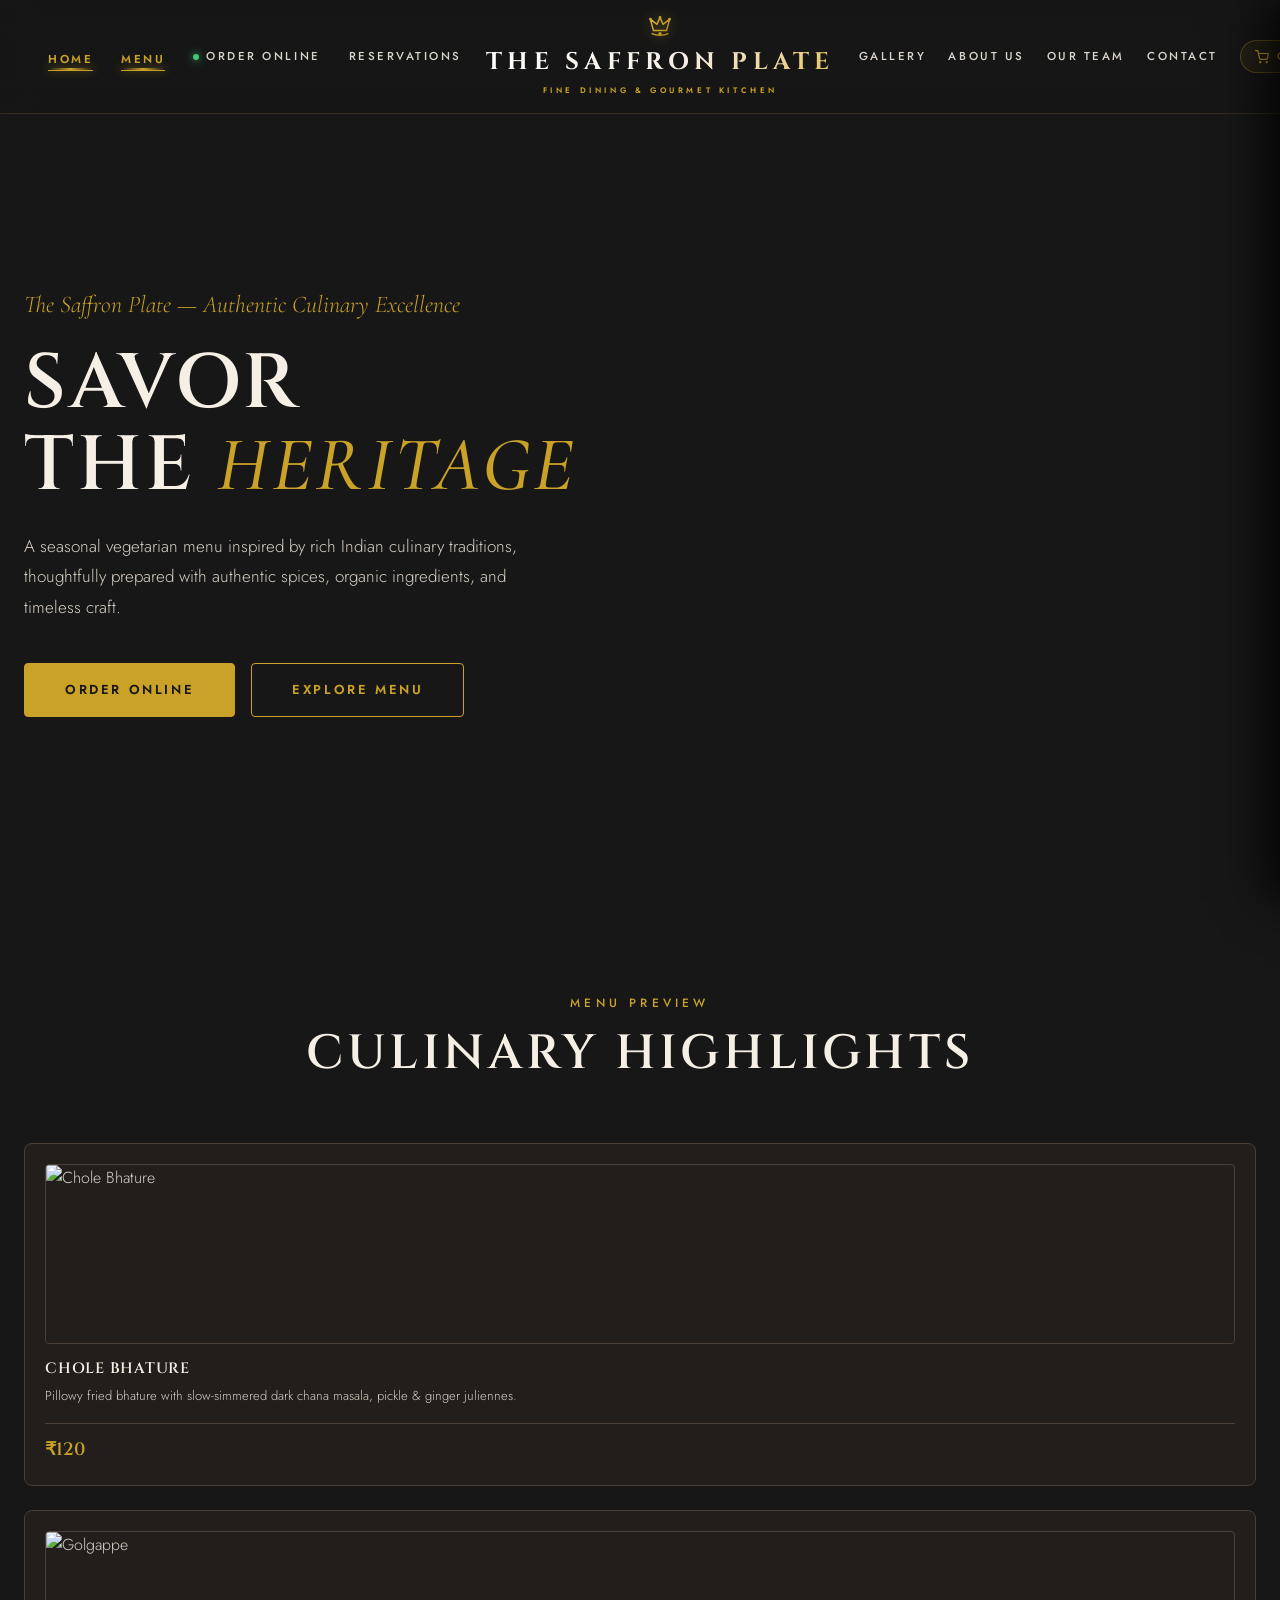
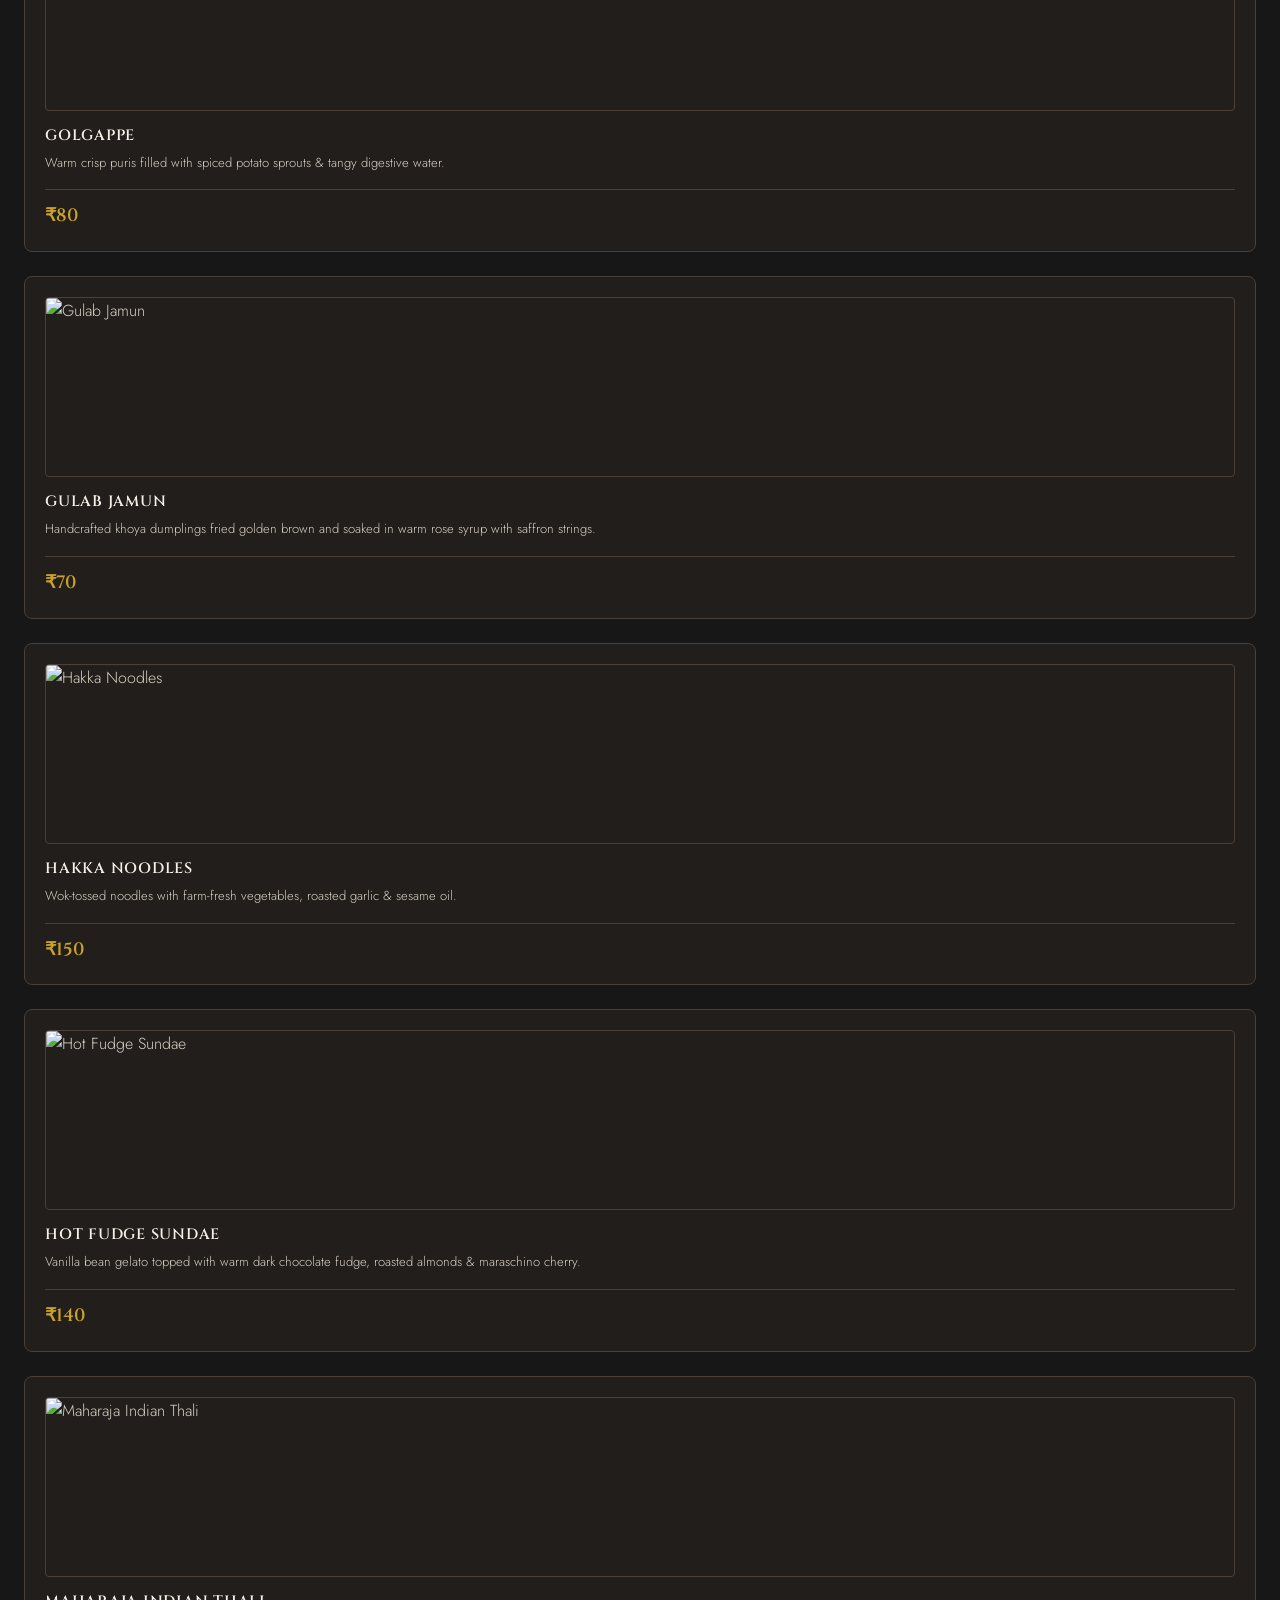
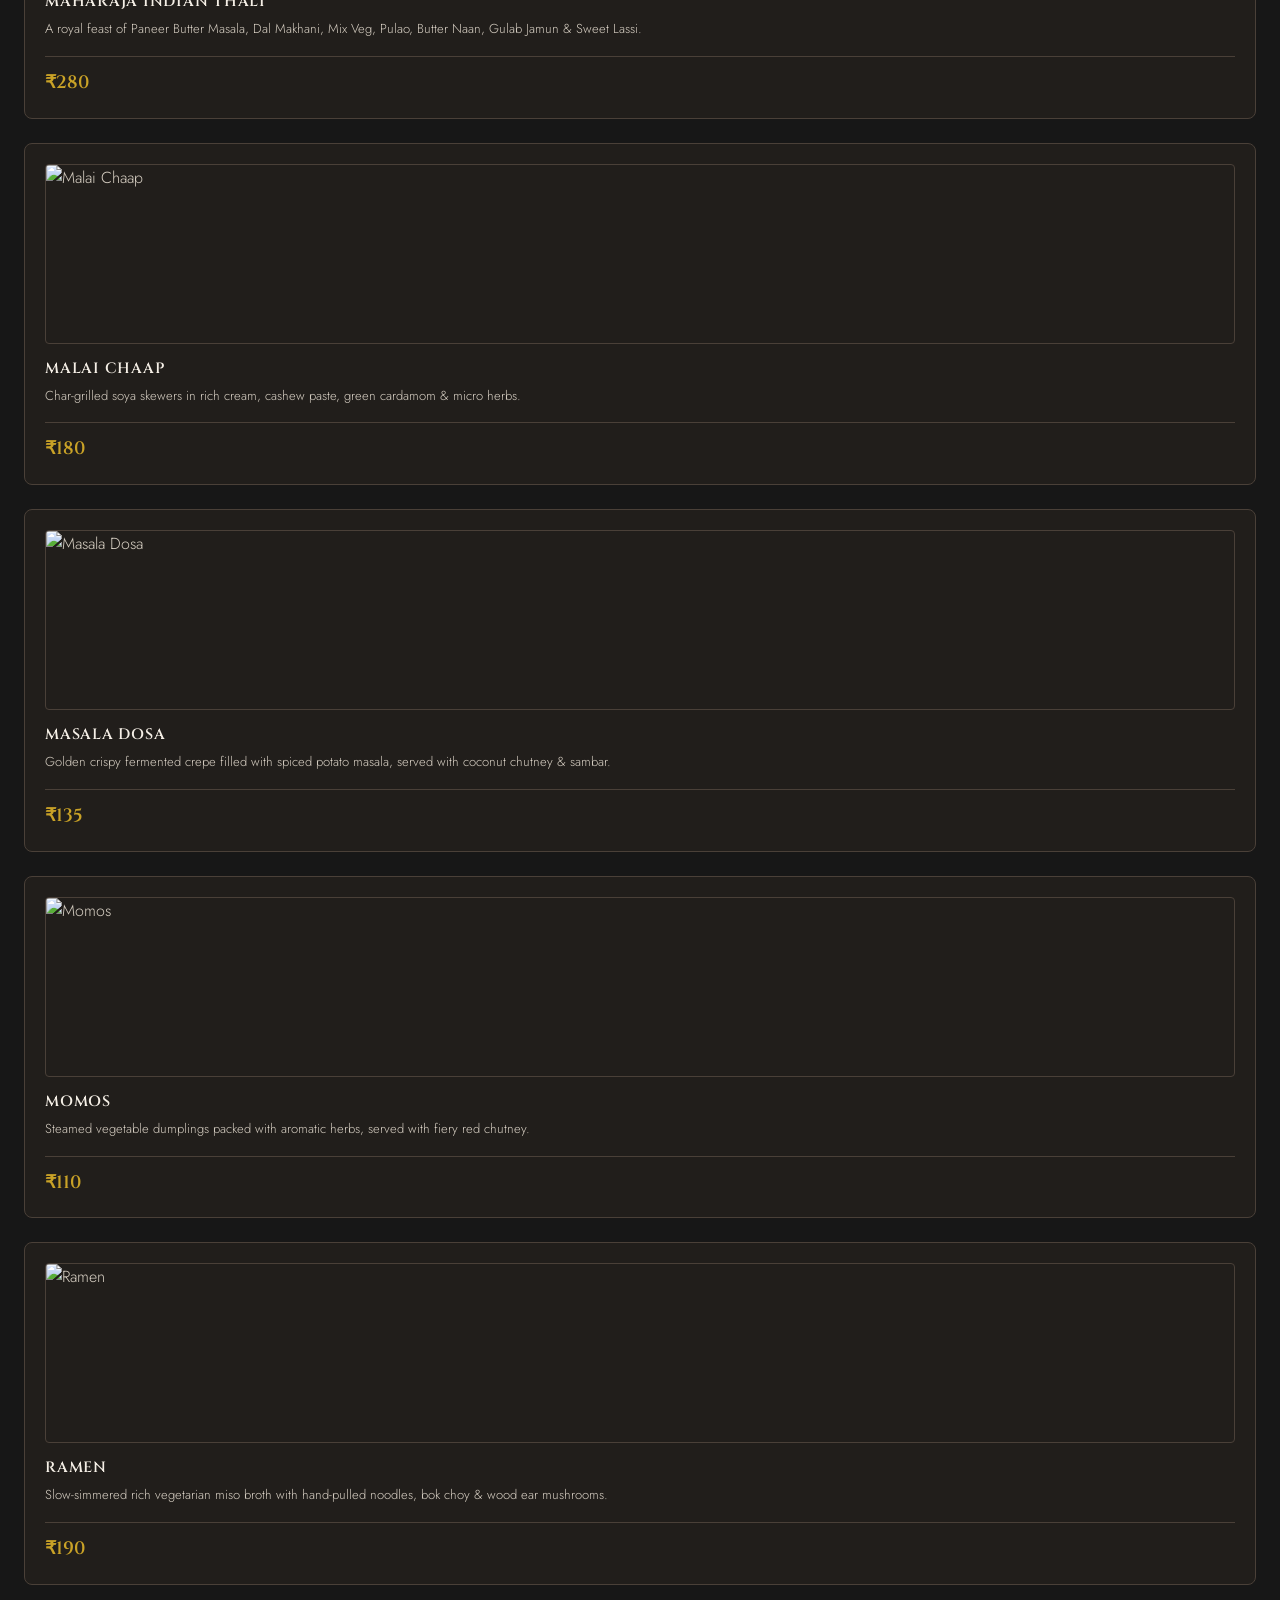
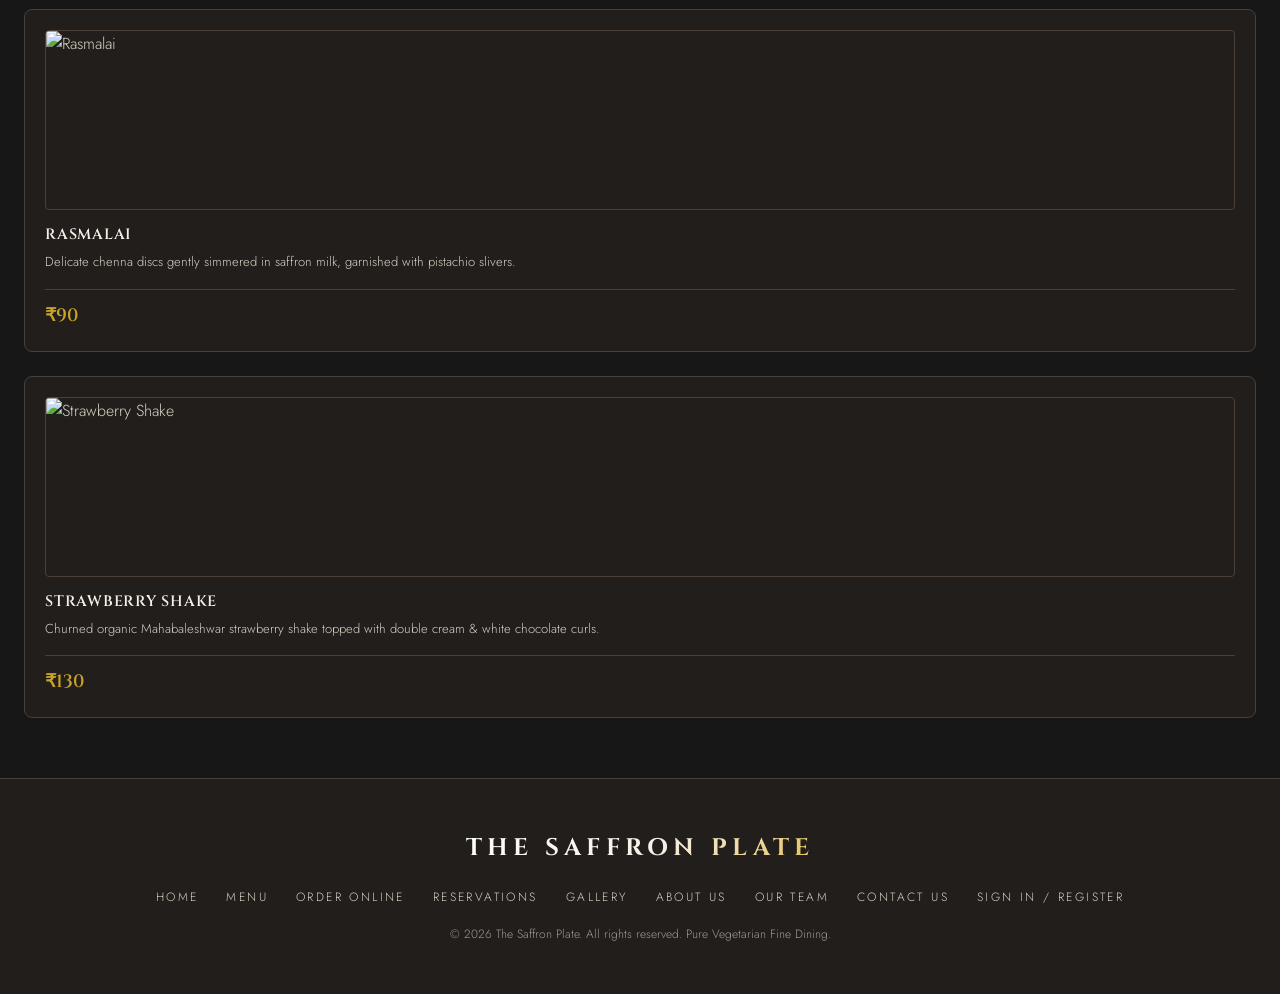
==== commit 4e8e7900: "Fix navbar layout and remove conflict marker from header in index.html" ====
--- a/index.html
+++ b/index.html
@@ -25,14 +25,6 @@
           <span class="nav-pulse-dot" aria-hidden="true"></span>
           Order Online
         </a>
-<<<<<<< HEAD
-        <div class="nav-menu-list right">
-          <a href="gallery.html">Gallery</a>
-          <a href="about.html">About Us</a>
-          <a href="team.html">Our Team</a>
-          <a href="contact.html">Contact</a>
-          <a href="auth.html" class="nav-auth-btn">Sign In / Register</a>
-=======
         <a href="reservation.html">Reservations</a>
       </nav>
 
@@ -53,7 +45,6 @@
               </linearGradient>
             </defs>
           </svg>
->>>>>>> 05943f4 (Elevate site navigation with unified luxury glassmorphic navbar, responsive drawer, and real-time cart sync)
         </div>
         <span class="brand-name">THE SAFFRON PLATE</span>
         <span class="brand-sub">FINE DINING &amp; GOURMET KITCHEN</span>
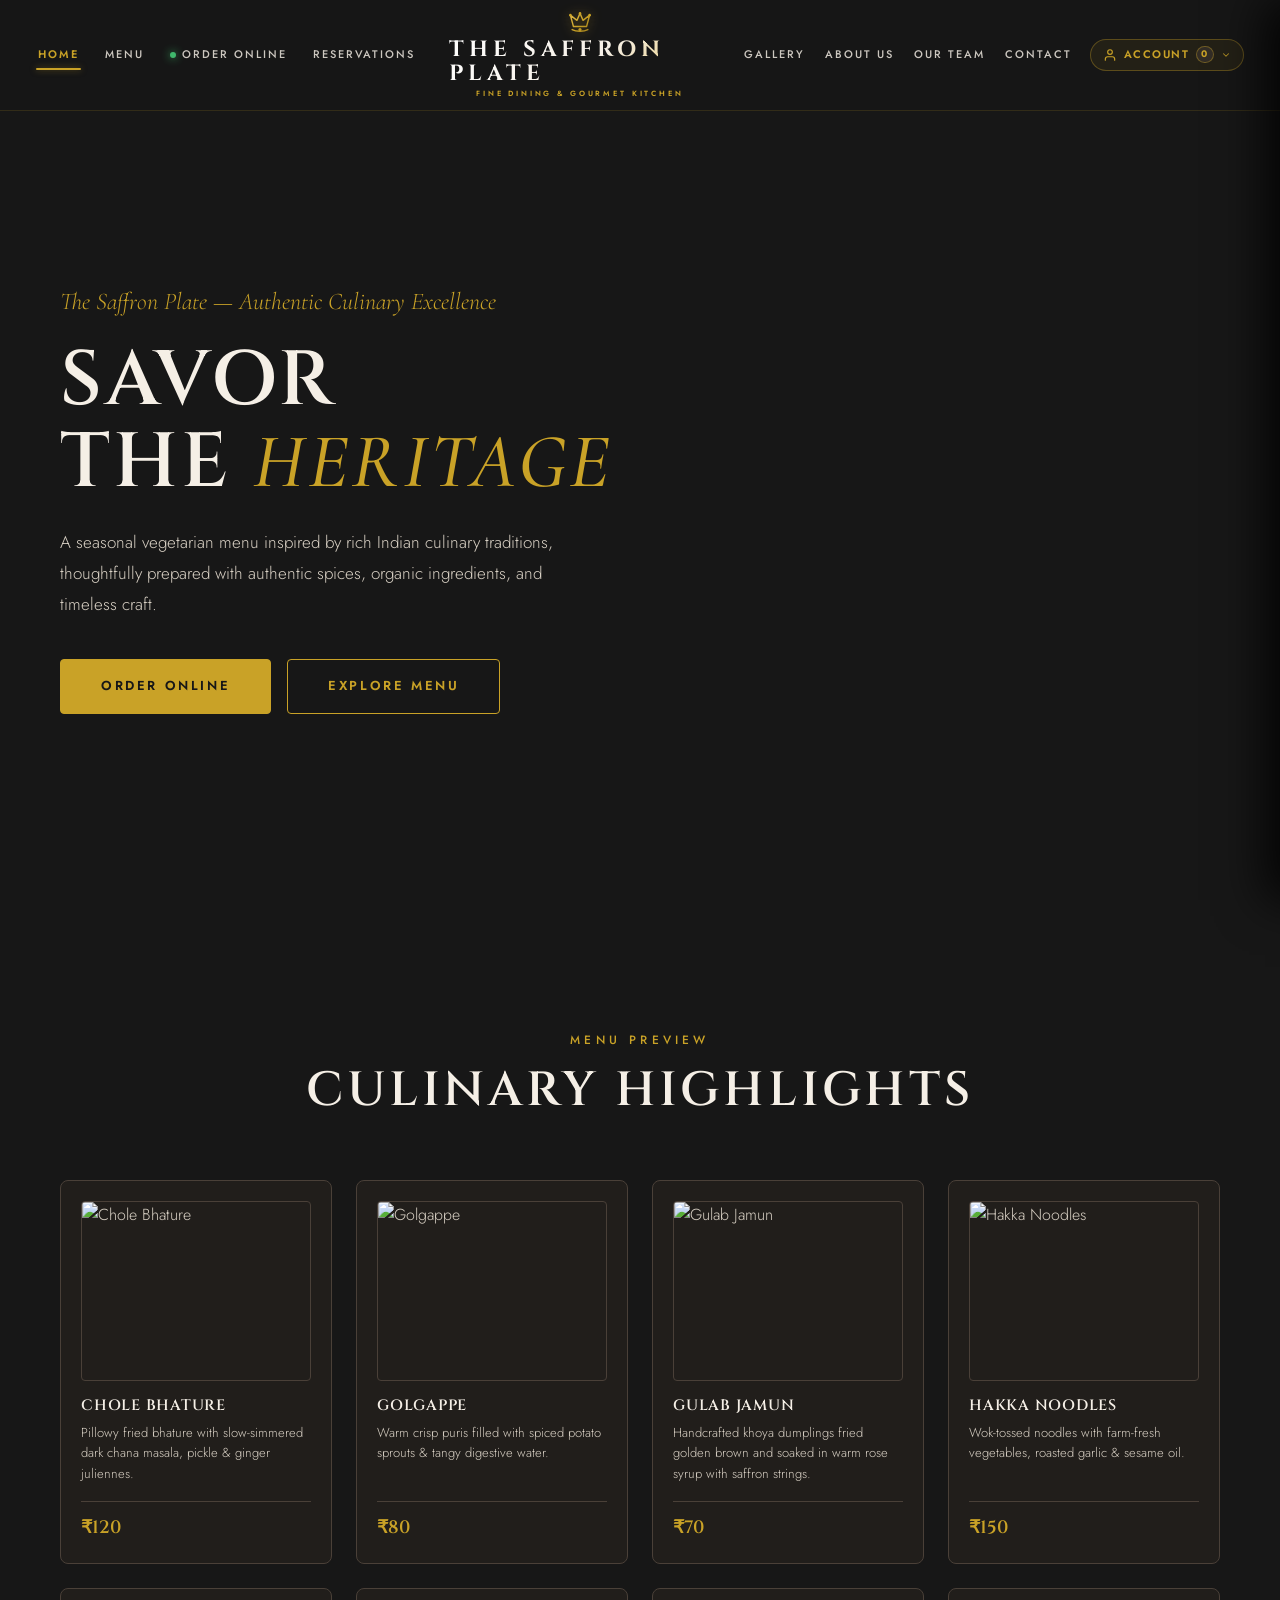
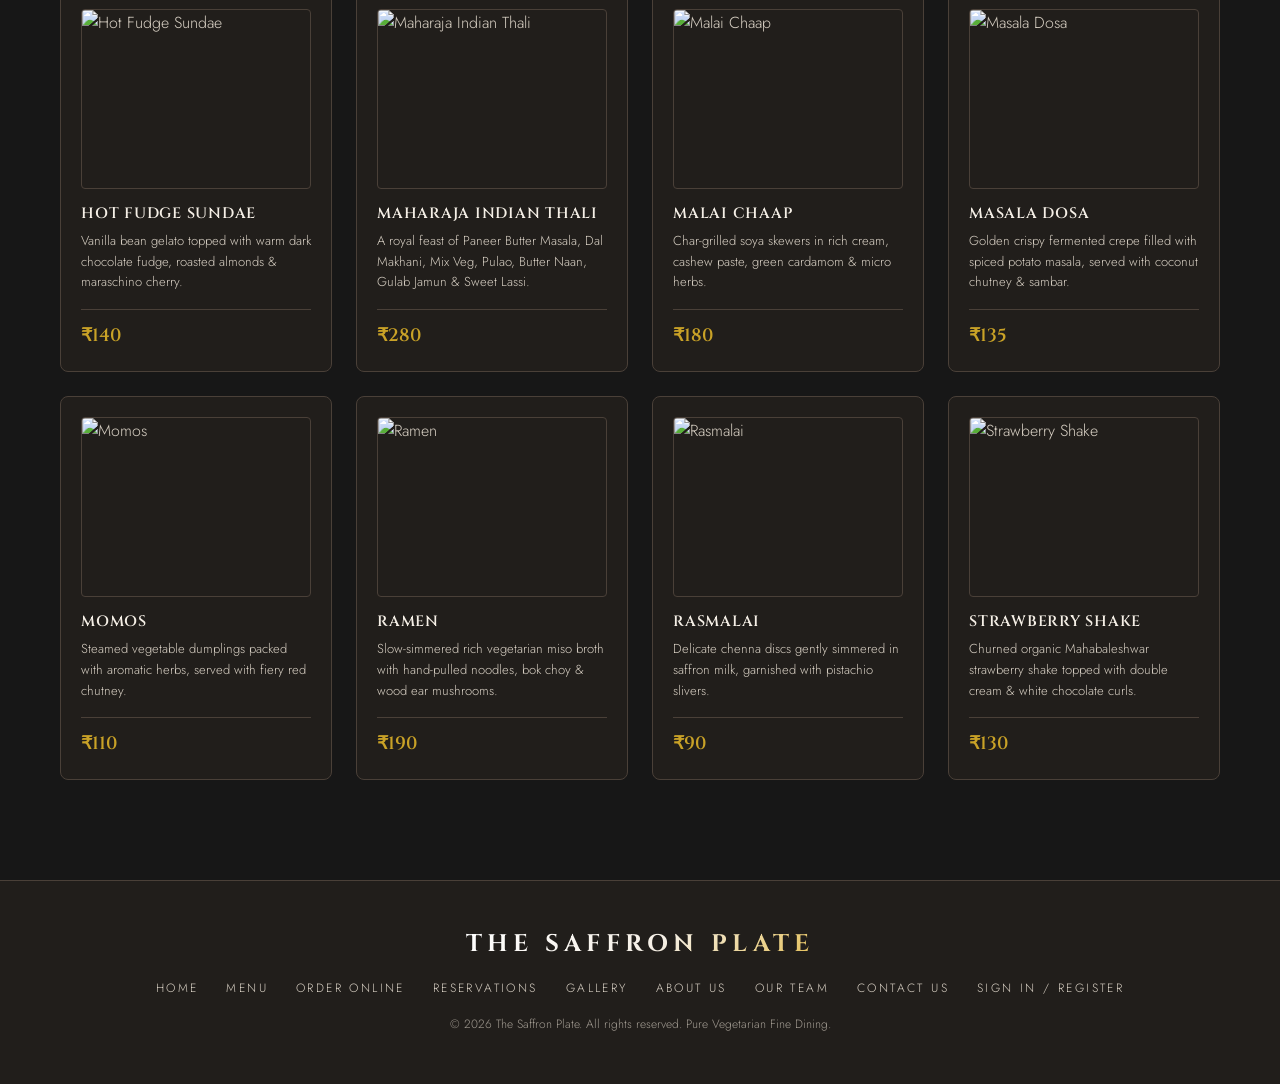
==== commit 2601d026: "Updated website features and design" ====
--- a/index.html
+++ b/index.html
@@ -15,7 +15,6 @@
 
 <body>
 
-  <!-- Navigation Header -->
   <header class="site-header navbar-overlay" id="siteHeader">
     <div class="nav-inner">
       <nav class="nav-menu-list left" aria-label="Main Navigation Left">
@@ -55,16 +54,30 @@
         <a href="about.html">About Us</a>
         <a href="team.html">Our Team</a>
         <a href="contact.html">Contact</a>
-        <a href="order.html#cart" class="nav-cart-btn" aria-label="View Shopping Cart">
-          <svg width="14" height="14" viewBox="0 0 24 24" fill="none" stroke="currentColor" stroke-width="2" stroke-linecap="round" stroke-linejoin="round" aria-hidden="true">
-            <circle cx="9" cy="21" r="1"></circle>
-            <circle cx="20" cy="21" r="1"></circle>
-            <path d="M1 1h4l2.68 13.39a2 2 0 0 0 2 1.61h9.72a2 2 0 0 0 2-1.61L23 6H6"></path>
-          </svg>
-          <span>Cart</span>
-          <span class="nav-cart-count">0</span>
-        </a>
-        <a href="auth.html" class="nav-auth-btn">Sign In</a>
+        <div class="nav-dropdown" id="navAccountDropdown">
+          <button type="button" class="nav-dropdown-trigger" id="navDropdownTrigger" aria-expanded="false" aria-haspopup="true">
+            <svg width="14" height="14" viewBox="0 0 24 24" fill="none" stroke="currentColor" stroke-width="2" stroke-linecap="round" stroke-linejoin="round" aria-hidden="true"><path d="M20 21v-2a4 4 0 0 0-4-4H8a4 4 0 0 0-4 4v2"></path><circle cx="12" cy="7" r="4"></circle></svg>
+            <span>Account</span>
+            <span class="nav-cart-count">0</span>
+            <svg class="dropdown-chevron" width="10" height="10" viewBox="0 0 24 24" fill="none" stroke="currentColor" stroke-width="2.5" stroke-linecap="round" stroke-linejoin="round" aria-hidden="true"><polyline points="6 9 12 15 18 9"></polyline></svg>
+          </button>
+          <div class="nav-dropdown-menu" id="navDropdownMenu">
+            <a href="auth.html" class="dropdown-item">
+              <span class="dropdown-item-left">
+                <svg width="14" height="14" viewBox="0 0 24 24" fill="none" stroke="currentColor" stroke-width="2" stroke-linecap="round" stroke-linejoin="round" aria-hidden="true"><path d="M15 3h4a2 2 0 0 1 2 2v14a2 2 0 0 1-2 2h-4"></path><polyline points="10 17 15 12 10 7"></polyline><line x1="15" y1="12" x2="3" y2="12"></line></svg>
+                <span>Sign In / Register</span>
+              </span>
+            </a>
+            <div class="dropdown-divider"></div>
+            <a href="order.html#cart" class="dropdown-item">
+              <span class="dropdown-item-left">
+                <svg width="14" height="14" viewBox="0 0 24 24" fill="none" stroke="currentColor" stroke-width="2" stroke-linecap="round" stroke-linejoin="round" aria-hidden="true"><circle cx="9" cy="21" r="1"></circle><circle cx="20" cy="21" r="1"></circle><path d="M1 1h4l2.68 13.39a2 2 0 0 0 2 1.61h9.72a2 2 0 0 0 2-1.61L23 6H6"></path></svg>
+                <span>View Cart</span>
+              </span>
+              <span class="nav-cart-count">0</span>
+            </a>
+          </div>
+        </div>
       </nav>
 
       <div class="nav-mobile-actions">
@@ -85,7 +98,6 @@
     </div>
   </header>
 
-  <!-- Mobile Navigation Drawer -->
   <div class="mobile-nav-backdrop" id="mobileNavBackdrop"></div>
   <aside class="mobile-nav-drawer" id="mobileNavDrawer" aria-label="Mobile Navigation Menu">
     <div class="mobile-drawer-header">
--- a/styles.css
+++ b/styles.css
@@ -12,6 +12,8 @@
   --radius-sm: 4px;
   --radius-md: 8px;
   --transition: all 0.3s ease;
+  --transition-fast: all 0.15s ease;
+  --transition-smooth: all 0.4s cubic-bezier(0.16, 1, 0.3, 1);
 }
 
 *,
@@ -126,7 +128,6 @@
   box-shadow: 0 8px 20px rgba(201, 162, 39, 0.2);
 }
 
-/* Navigation & Header Glassmorphism */
 .site-header,
 .navbar-overlay {
   position: sticky;
@@ -134,11 +135,11 @@
   left: 0;
   width: 100%;
   z-index: 1000;
-  background: rgba(23, 23, 23, 0.78);
-  backdrop-filter: blur(14px);
-  -webkit-backdrop-filter: blur(14px);
+  background: rgba(23, 23, 23, 0.82);
+  backdrop-filter: blur(16px);
+  -webkit-backdrop-filter: blur(16px);
   border-bottom: 1px solid rgba(201, 162, 39, 0.16);
-  padding: 16px 48px;
+  padding: 12px 36px;
   transition: all 0.35s cubic-bezier(0.16, 1, 0.3, 1);
 }
 
@@ -148,59 +149,47 @@
   backdrop-filter: blur(20px);
   -webkit-backdrop-filter: blur(20px);
   border-bottom: 1px solid rgba(201, 162, 39, 0.35);
-  padding: 10px 48px;
+  padding: 8px 36px;
   box-shadow: 0 14px 40px -10px rgba(0, 0, 0, 0.85), 0 0 25px rgba(201, 162, 39, 0.08);
 }
 
-.hero-viewport {
-  position: relative;
-  min-height: 100vh;
-  width: 100%;
-  display: flex;
-  flex-direction: column;
-  justify-content: space-between;
-  margin-top: -85px;
-  padding-top: 85px;
-  background:
-    linear-gradient(to right, rgba(23, 23, 23, 0.98) 0%, rgba(23, 23, 23, 0.85) 45%, rgba(23, 23, 23, 0.4) 100%),
-    url('images/hero_dish.jpg') center right / cover no-repeat;
-}
-
 .nav-inner {
-  display: flex;
-  align-items: center;
-  justify-content: space-between;
-  width: 100%;
-  max-width: 1560px;
+  display: grid;
+  grid-template-columns: 1fr auto 1fr;
+  align-items: center;
+  width: 100%;
+  max-width: 1680px;
   margin: 0 auto;
-  gap: 24px;
+  gap: 20px;
 }
 
 .nav-menu-list {
   display: flex;
   align-items: center;
-  gap: 28px;
-  flex: 1;
 }
 
 .nav-menu-list.left {
   justify-content: flex-start;
+  gap: 22px;
 }
 
 .nav-menu-list.right {
   justify-content: flex-end;
-  gap: 22px;
+  gap: 16px;
 }
 
 .nav-menu-list a {
   position: relative;
-  font-size: 11.5px;
-  letter-spacing: 0.22em;
+  font-size: 11px;
+  letter-spacing: 0.18em;
   color: var(--heading);
   font-weight: 500;
   text-transform: uppercase;
-  opacity: 0.88;
-  padding: 8px 0;
+  opacity: 0.82;
+  display: inline-flex;
+  align-items: center;
+  height: 34px;
+  padding: 0 2px;
   transition: color 0.25s ease, opacity 0.25s ease;
   white-space: nowrap;
   text-decoration: none;
@@ -209,13 +198,14 @@
 .nav-menu-list a::after {
   content: '';
   position: absolute;
-  bottom: 0;
+  bottom: 2px;
   left: 50%;
   width: 0;
   height: 2px;
-  background: linear-gradient(90deg, transparent, var(--gold), transparent);
+  background: var(--gold);
   transition: width 0.3s cubic-bezier(0.16, 1, 0.3, 1), left 0.3s cubic-bezier(0.16, 1, 0.3, 1);
-  box-shadow: 0 0 10px rgba(201, 162, 39, 0.7);
+  box-shadow: 0 0 6px rgba(201, 162, 39, 0.5);
+  border-radius: 1px;
 }
 
 .nav-menu-list a:hover {
@@ -235,11 +225,10 @@
   font-weight: 600;
 }
 
-/* Order link with live pulse */
 .nav-order-link {
   display: inline-flex;
   align-items: center;
-  gap: 7px;
+  gap: 6px;
 }
 
 .nav-pulse-dot {
@@ -257,14 +246,14 @@
   100% { transform: scale(0.95); box-shadow: 0 0 0 0 rgba(74, 222, 128, 0); }
 }
 
-/* Brand Identity */
 .brand-center {
   display: flex;
   flex-direction: column;
   align-items: center;
+  justify-content: center;
   text-decoration: none;
-  gap: 3px;
-  flex-shrink: 0;
+  gap: 2px;
+  padding: 0 12px;
   transition: transform 0.3s ease;
 }
 
@@ -282,13 +271,18 @@
   transition: filter 0.3s ease;
 }
 
+.brand-crest svg {
+  display: block;
+}
+
 .brand-center:hover .brand-crest {
   filter: drop-shadow(0 0 12px rgba(201, 162, 39, 0.8));
 }
 
 .brand-name {
   font-family: var(--font-serif);
-  font-size: 24px;
+  font-size: 22px;
+  line-height: 1.1;
   letter-spacing: 0.22em;
   color: var(--heading);
   font-weight: 700;
@@ -301,152 +295,38 @@
 
 .site-header.nav-scrolled .brand-name,
 .navbar-overlay.nav-scrolled .brand-name {
-  font-size: 20px;
+  font-size: 19px;
 }
 
 .brand-sub {
   display: block;
   font-family: var(--font-sans);
-  font-size: 8px;
-  letter-spacing: 0.45em;
+  font-size: 7.5px;
+  line-height: 1;
+  letter-spacing: 0.38em;
   color: var(--gold);
   font-weight: 600;
   text-transform: uppercase;
-}
-
-.hero-main-content {
-  flex-grow: 1;
-  display: flex;
-  align-items: center;
-  width: 100%;
-  padding: 60px 60px 100px;
-}
-
-.hero-text-box {
-  max-width: 650px;
-}
-
-.hero-subtitle {
-  font-family: var(--font-display);
-  font-style: italic;
-  font-size: 24px;
-  color: var(--gold);
-  margin-bottom: 20px;
-  display: block;
-}
-
-.hero-text-box h1 {
-  font-size: clamp(48px, 6vw, 80px);
-  line-height: 1.05;
-  margin-bottom: 24px;
-  text-transform: uppercase;
-  letter-spacing: 0.04em;
-  color: var(--heading);
-}
-
-.hero-text-box h1 em {
-  font-family: var(--font-display);
-  font-style: italic;
-  font-weight: 500;
-  color: var(--gold);
-  text-transform: uppercase;
-}
-
-.hero-sub {
-  font-size: 17px;
-  color: var(--body-text);
-  line-height: 1.8;
-  margin-bottom: 40px;
-  max-width: 540px;
-}
-
-.culinary-section {
-  width: 100%;
-  padding: 100px 60px;
-  background-color: var(--bg-main);
-}
-
-.culinary-grid {
-  width: 100%;
-  display: grid;
-  grid-template-columns: repeat(4, 1fr);
-  gap: 24px;
-}
-
-.culinary-card {
-  background: var(--bg-card);
-  border: 1px solid var(--border);
-  border-radius: var(--radius-md);
-  padding: 20px;
-  display: flex;
-  flex-direction: column;
-  transition: var(--transition);
-}
-
-.culinary-card:hover {
-  border-color: var(--gold);
-  transform: translateY(-4px);
-  box-shadow: 0 16px 32px rgba(0, 0, 0, 0.7);
-}
-
-.culinary-card-img {
-  width: 100%;
-  height: 180px;
-  object-fit: cover;
-  border-radius: var(--radius-sm);
-  margin-bottom: 16px;
-  border: 1px solid var(--border);
-}
-
-.culinary-card h3 {
-  font-size: 15px;
-  letter-spacing: 0.05em;
-  color: var(--heading);
-  text-transform: uppercase;
-  margin-bottom: 8px;
-}
-
-.culinary-card:hover h3 {
-  color: var(--gold);
-}
-
-.culinary-card p {
-  font-size: 13px;
-  color: var(--body-text);
-  line-height: 1.6;
-  margin-bottom: 16px;
-  flex-grow: 1;
-}
-
-.culinary-card .price {
-  font-family: var(--font-serif);
-  font-size: 18px;
-  color: var(--gold);
-  font-weight: 600;
-  padding-top: 12px;
-  border-top: 1px solid var(--border);
-}
-
-.nav-menu-list a.active {
-  color: var(--gold);
-  border-bottom: 1px solid var(--gold);
-  padding-bottom: 2px;
-  opacity: 1;
-}
-
-/* Nav Cart Button */
+  margin-top: 2px;
+}
+
 .nav-cart-btn {
   display: inline-flex;
   align-items: center;
-  gap: 8px;
+  justify-content: center;
+  gap: 7px;
+  height: 32px;
   background: rgba(201, 162, 39, 0.08);
   border: 1px solid rgba(201, 162, 39, 0.35) !important;
-  padding: 6px 14px !important;
-  border-radius: 20px;
+  padding: 0 13px !important;
+  border-radius: 16px;
   color: var(--gold) !important;
   opacity: 1 !important;
   transition: all 0.3s ease !important;
   text-decoration: none;
+  font-size: 10.5px;
+  letter-spacing: 0.15em;
+  font-weight: 600;
 }
 
 .nav-cart-btn::after {
@@ -456,22 +336,22 @@
 .nav-cart-btn:hover {
   background: rgba(201, 162, 39, 0.2);
   border-color: var(--gold) !important;
-  transform: translateY(-2px);
-  box-shadow: 0 4px 16px rgba(201, 162, 39, 0.25);
+  transform: translateY(-1px);
+  box-shadow: 0 4px 14px rgba(201, 162, 39, 0.25);
 }
 
 .nav-cart-count {
   display: inline-flex;
   align-items: center;
   justify-content: center;
-  min-width: 18px;
-  height: 18px;
-  padding: 0 5px;
-  font-size: 10px;
+  min-width: 17px;
+  height: 17px;
+  padding: 0 4px;
+  font-size: 9.5px;
   font-weight: 700;
   background: #332d26;
   color: var(--gold);
-  border-radius: 10px;
+  border-radius: 9px;
   border: 1px solid rgba(201, 162, 39, 0.4);
   transition: transform 0.2s ease, background 0.2s ease;
 }
@@ -484,21 +364,20 @@
   animation: badgePop 0.3s ease;
 }
 
-@keyframes badgePop {
-  0% { transform: scale(0.8); }
-  50% { transform: scale(1.3); }
-  100% { transform: scale(1); }
-}
-
-/* Nav Auth Button */
 .nav-auth-btn {
+  display: inline-flex;
+  align-items: center;
+  justify-content: center;
+  height: 32px;
   border: 1px solid var(--gold) !important;
-  padding: 7px 18px !important;
-  border-radius: 20px;
+  padding: 0 15px !important;
+  border-radius: 16px;
   color: var(--gold) !important;
   background: rgba(201, 162, 39, 0.04);
   transition: all 0.3s ease !important;
   font-weight: 600 !important;
+  font-size: 10.5px !important;
+  letter-spacing: 0.16em !important;
   text-decoration: none;
 }
 
@@ -512,10 +391,135 @@
   color: #171717 !important;
   border-color: #d8b132 !important;
   box-shadow: 0 4px 18px rgba(201, 162, 39, 0.35);
-  transform: translateY(-2px);
-}
-
-/* Mobile Controls (Visible on smaller viewports) */
+  transform: translateY(-1px);
+}
+
+.nav-dropdown {
+  position: relative;
+  display: inline-flex;
+  align-items: center;
+}
+
+.nav-dropdown-trigger {
+  display: inline-flex;
+  align-items: center;
+  justify-content: center;
+  gap: 7px;
+  height: 32px;
+  background: rgba(201, 162, 39, 0.08);
+  border: 1px solid rgba(201, 162, 39, 0.35);
+  padding: 0 12px;
+  border-radius: 16px;
+  color: var(--gold);
+  font-family: var(--font-sans);
+  font-size: 11px;
+  letter-spacing: 0.14em;
+  font-weight: 600;
+  text-transform: uppercase;
+  cursor: pointer;
+  transition: all 0.25s ease;
+  line-height: 1;
+  white-space: nowrap;
+}
+
+.nav-dropdown-trigger:hover,
+.nav-dropdown-trigger.active,
+.nav-dropdown.is-open .nav-dropdown-trigger {
+  background: rgba(201, 162, 39, 0.2);
+  border-color: var(--gold);
+  color: #fff;
+  transform: translateY(-1px);
+  box-shadow: 0 4px 14px rgba(201, 162, 39, 0.25);
+}
+
+.nav-dropdown-trigger .dropdown-chevron {
+  transition: transform 0.25s ease;
+  opacity: 0.85;
+}
+
+.nav-dropdown.is-open .dropdown-chevron {
+  transform: rotate(180deg);
+  opacity: 1;
+}
+
+.nav-dropdown-menu {
+  position: absolute;
+  top: calc(100% + 10px);
+  right: 0;
+  min-width: 215px;
+  background: rgba(20, 18, 15, 0.96);
+  border: 1px solid rgba(201, 162, 39, 0.35);
+  border-radius: 12px;
+  padding: 8px;
+  box-shadow: 0 16px 36px rgba(0, 0, 0, 0.7), 0 0 20px rgba(201, 162, 39, 0.12);
+  backdrop-filter: blur(16px);
+  -webkit-backdrop-filter: blur(16px);
+  opacity: 0;
+  visibility: hidden;
+  transform: translateY(-8px) scale(0.98);
+  transition: opacity 0.2s cubic-bezier(0.16, 1, 0.3, 1), transform 0.2s cubic-bezier(0.16, 1, 0.3, 1), visibility 0.2s;
+  z-index: 1050;
+  display: flex;
+  flex-direction: column;
+}
+
+.nav-dropdown.is-open .nav-dropdown-menu {
+  opacity: 1;
+  visibility: visible;
+  transform: translateY(0) scale(1);
+  pointer-events: auto;
+}
+
+.dropdown-item {
+  display: flex !important;
+  align-items: center;
+  justify-content: space-between;
+  gap: 12px;
+  padding: 9px 12px !important;
+  border-radius: 8px;
+  color: var(--heading) !important;
+  font-family: var(--font-sans);
+  font-size: 11px !important;
+  letter-spacing: 0.12em !important;
+  text-transform: uppercase !important;
+  font-weight: 500 !important;
+  text-decoration: none !important;
+  transition: background 0.2s ease, color 0.2s ease, transform 0.2s ease !important;
+  opacity: 0.9 !important;
+  height: auto !important;
+  box-sizing: border-box;
+}
+
+.dropdown-item::after {
+  display: none !important;
+}
+
+.dropdown-item:hover,
+.dropdown-item.active {
+  background: rgba(201, 162, 39, 0.15) !important;
+  color: var(--gold) !important;
+  opacity: 1 !important;
+  transform: translateX(2px);
+}
+
+.dropdown-item-left {
+  display: inline-flex;
+  align-items: center;
+  gap: 9px;
+}
+
+.dropdown-item-left svg {
+  color: var(--gold);
+  stroke: var(--gold);
+  flex-shrink: 0;
+}
+
+.dropdown-divider {
+  height: 1px;
+  background: rgba(201, 162, 39, 0.18);
+  margin: 4px 6px;
+}
+
 .nav-mobile-actions {
   display: none;
   align-items: center;
@@ -568,7 +572,6 @@
   transform: translateY(-7px) rotate(-45deg);
 }
 
-/* Mobile Drawer & Backdrop */
 .mobile-nav-backdrop {
   position: fixed;
   inset: 0;
@@ -726,6 +729,133 @@
   opacity: 0.75;
 }
 
+.hero-viewport {
+  position: relative;
+  min-height: 100vh;
+  width: 100%;
+  display: flex;
+  flex-direction: column;
+  justify-content: space-between;
+  margin-top: -85px;
+  padding-top: 85px;
+  background:
+    linear-gradient(to right, rgba(23, 23, 23, 0.98) 0%, rgba(23, 23, 23, 0.85) 45%, rgba(23, 23, 23, 0.4) 100%),
+    url('images/hero_dish.jpg') center right / cover no-repeat;
+}
+
+.hero-main-content {
+  flex-grow: 1;
+  display: flex;
+  align-items: center;
+  width: 100%;
+  padding: 60px 60px 100px;
+}
+
+.hero-text-box {
+  max-width: 650px;
+}
+
+.hero-subtitle {
+  font-family: var(--font-display);
+  font-style: italic;
+  font-size: 24px;
+  color: var(--gold);
+  margin-bottom: 20px;
+  display: block;
+}
+
+.hero-text-box h1 {
+  font-size: clamp(48px, 6vw, 80px);
+  line-height: 1.05;
+  margin-bottom: 24px;
+  text-transform: uppercase;
+  letter-spacing: 0.04em;
+  color: var(--heading);
+}
+
+.hero-text-box h1 em {
+  font-family: var(--font-display);
+  font-style: italic;
+  font-weight: 500;
+  color: var(--gold);
+  text-transform: uppercase;
+}
+
+.hero-sub {
+  font-size: 17px;
+  color: var(--body-text);
+  line-height: 1.8;
+  margin-bottom: 40px;
+  max-width: 540px;
+}
+
+.culinary-section {
+  width: 100%;
+  padding: 100px 60px;
+  background-color: var(--bg-main);
+}
+
+.culinary-grid {
+  width: 100%;
+  display: grid;
+  grid-template-columns: repeat(4, 1fr);
+  gap: 24px;
+}
+
+.culinary-card {
+  background: var(--bg-card);
+  border: 1px solid var(--border);
+  border-radius: var(--radius-md);
+  padding: 20px;
+  display: flex;
+  flex-direction: column;
+  transition: var(--transition);
+}
+
+.culinary-card:hover {
+  border-color: var(--gold);
+  transform: translateY(-4px);
+  box-shadow: 0 16px 32px rgba(0, 0, 0, 0.7);
+}
+
+.culinary-card-img {
+  width: 100%;
+  height: 180px;
+  object-fit: cover;
+  border-radius: var(--radius-sm);
+  margin-bottom: 16px;
+  border: 1px solid var(--border);
+}
+
+.culinary-card h3 {
+  font-size: 15px;
+  letter-spacing: 0.05em;
+  color: var(--heading);
+  text-transform: uppercase;
+  margin-bottom: 8px;
+}
+
+.culinary-card:hover h3 {
+  color: var(--gold);
+}
+
+.culinary-card p {
+  font-size: 13px;
+  color: var(--body-text);
+  line-height: 1.6;
+  margin-bottom: 16px;
+  flex-grow: 1;
+}
+
+.culinary-card .price {
+  font-family: var(--font-serif);
+  font-size: 18px;
+  color: var(--gold);
+  font-weight: 600;
+  padding-top: 12px;
+  border-top: 1px solid var(--border);
+}
+
 footer {
   background: var(--bg-card);
   padding: 50px 20px;
@@ -837,15 +967,13 @@
   }
 }
 
-  .culinary-section {
-    padding: 60px 24px;
-  }
-
-  .culinary-grid {
-    grid-template-columns: repeat(1, 1fr);
-  }
-
+@media (max-width: 480px) {
   .hero-main-content {
-    padding: 40px 24px 80px;
+    padding: 30px 16px 60px;
+  }
+
+  .btn {
+    width: 100%;
+    padding: 14px 20px;
   }
 }
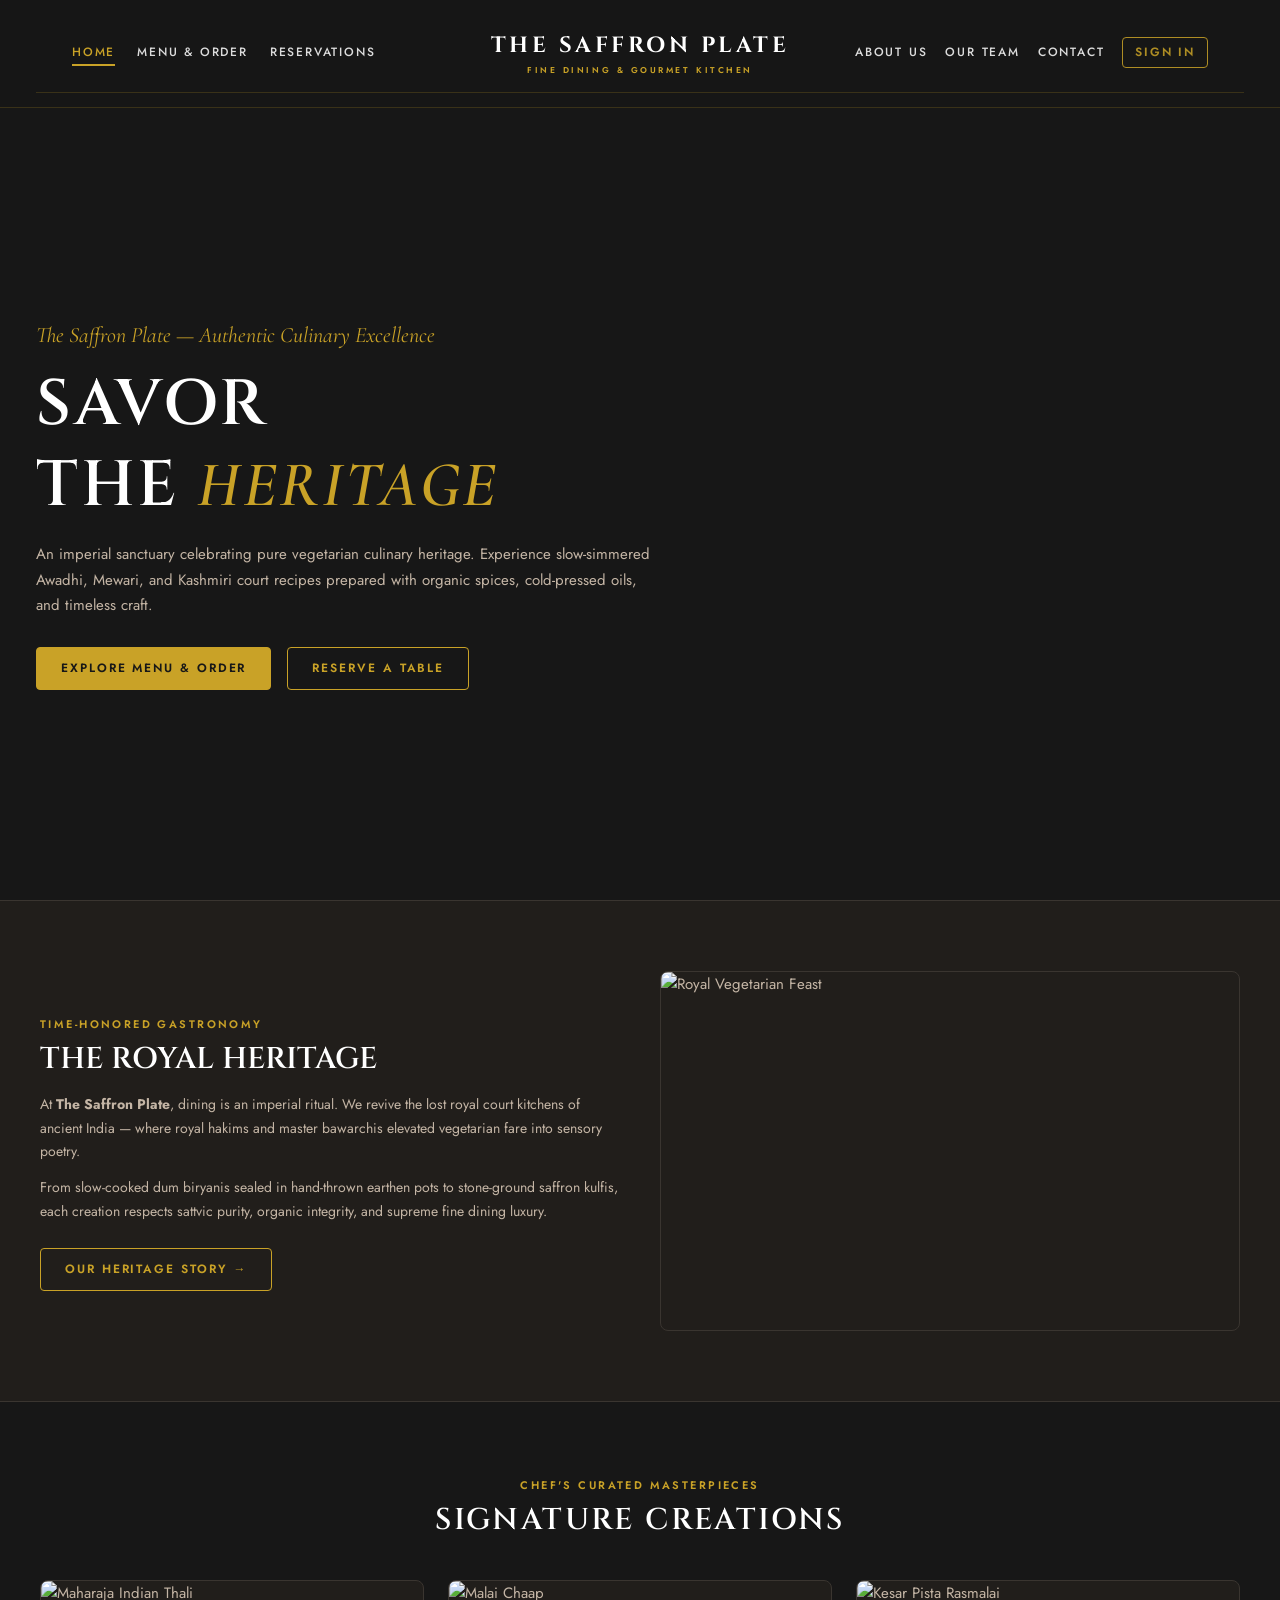
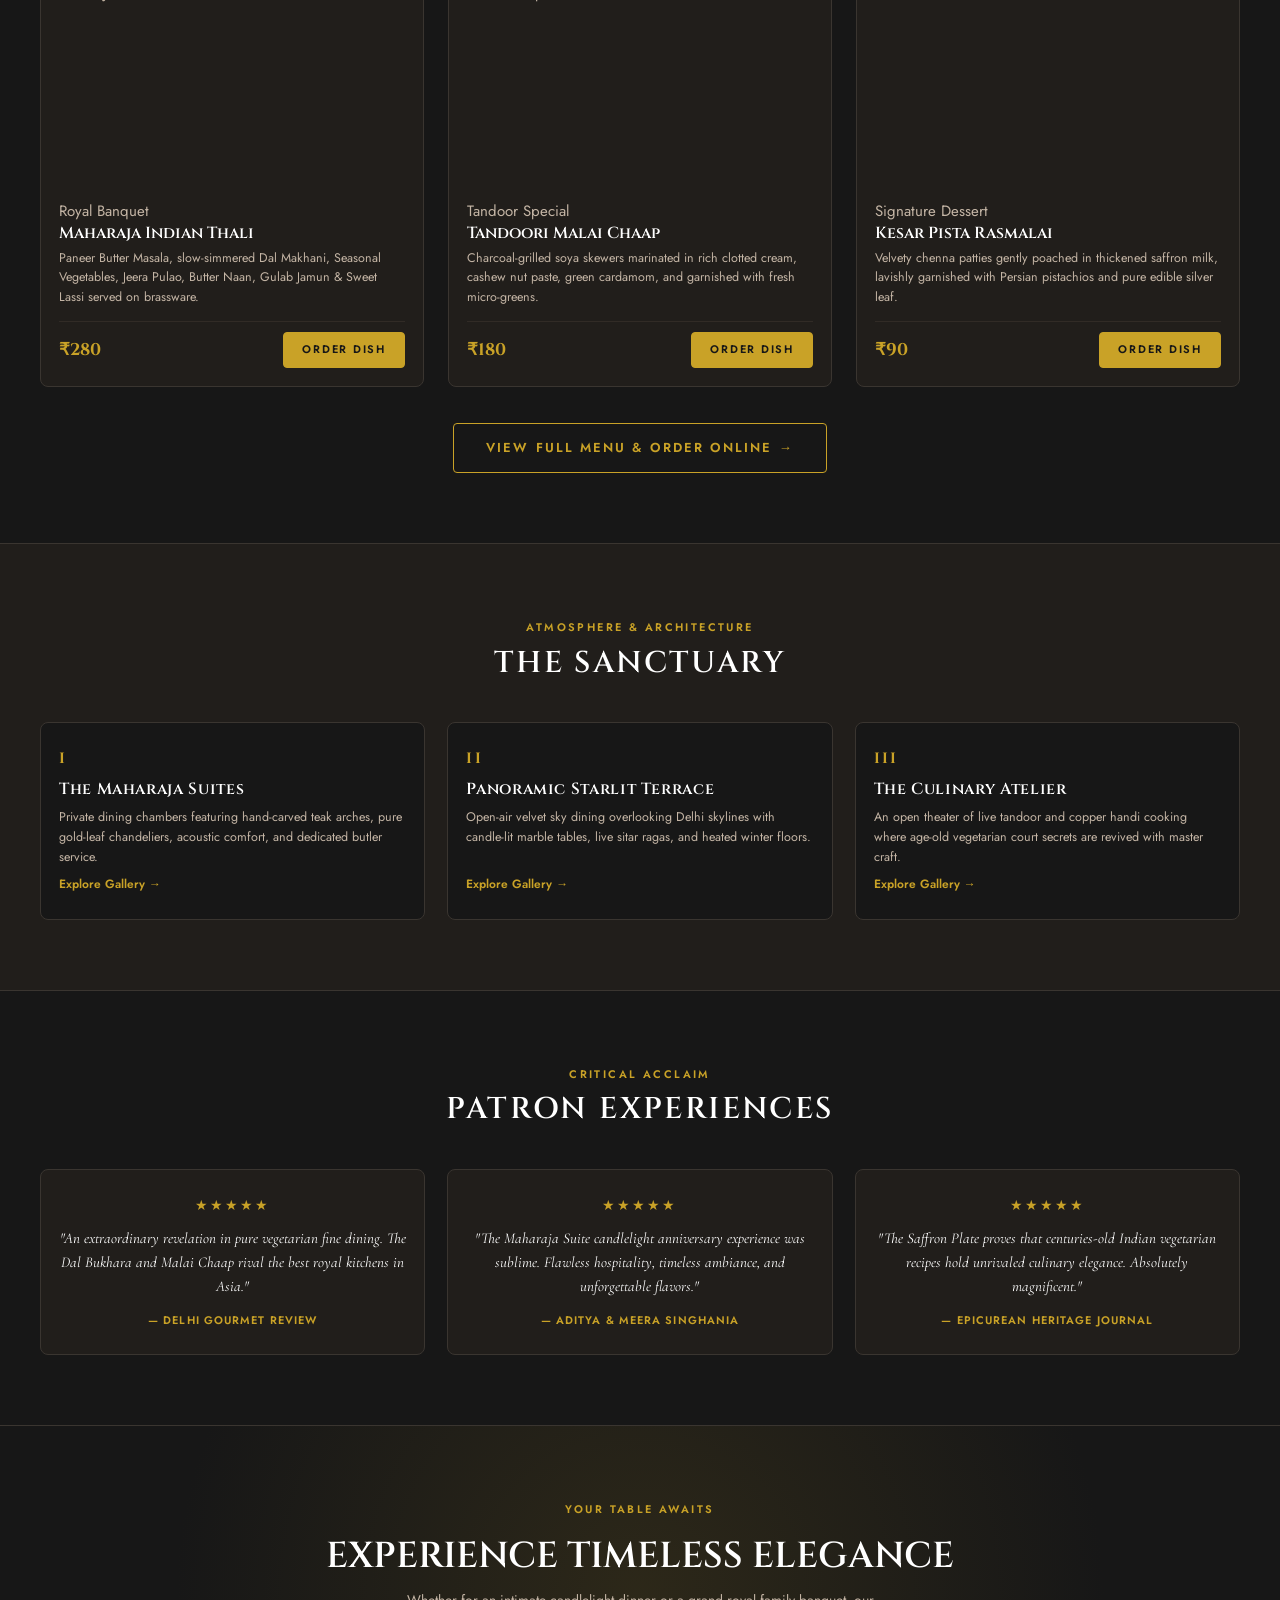
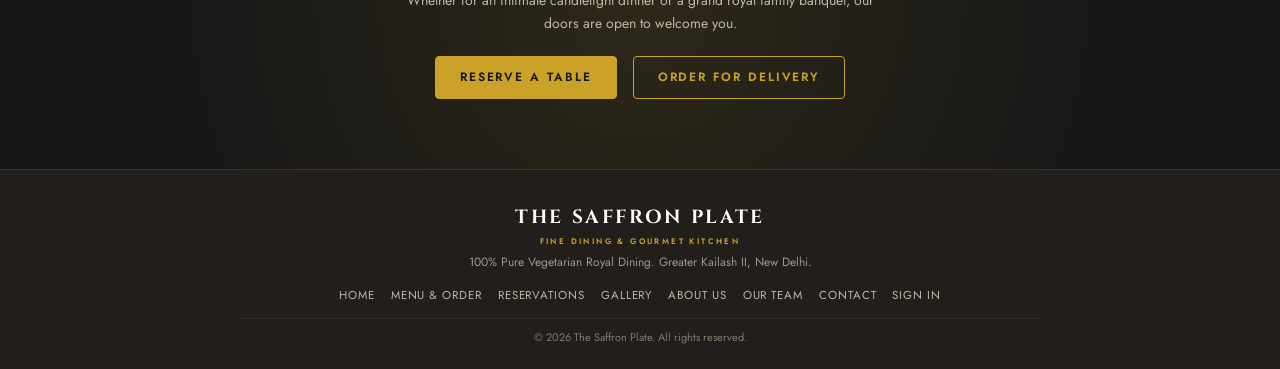
==== commit ea16c405: "Clean up styles and navigation links" ====
--- a/index.html
+++ b/index.html
@@ -7,259 +7,223 @@
   <title>The Saffron Plate — Fine Dining &amp; Pure Vegetarian Kitchen</title>
   <link rel="preconnect" href="https://fonts.googleapis.com">
   <link rel="preconnect" href="https://fonts.gstatic.com" crossorigin>
-  <link
-    href="https://fonts.googleapis.com/css2?family=Cinzel:wght@500;600;700;800&family=Cormorant+Garamond:ital,wght@0,400;0,500;0,600;1,400;1,500;1,600&family=Jost:wght@300;400;500;600&display=swap"
-    rel="stylesheet">
+  <link href="https://fonts.googleapis.com/css2?family=Cinzel:wght@500;600;700;800&family=Cormorant+Garamond:ital,wght@0,400;0,500;0,600;1,400;1,500;1,600&family=Jost:wght@300;400;500;600&display=swap" rel="stylesheet">
   <link rel="stylesheet" href="styles.css">
 </head>
 
 <body>
-
-  <header class="site-header navbar-overlay" id="siteHeader">
-    <div class="nav-inner">
-      <nav class="nav-menu-list left" aria-label="Main Navigation Left">
+  <!-- Navbar -->
+  <header class="site-header">
+    <nav class="navbar-overlay">
+      <div class="nav-inner">
+        <div class="nav-menu-list left">
+          <a href="index.html" class="active">Home</a>
+          <a href="order.html">Menu &amp; Order</a>
+          <a href="reservation.html">Reservations</a>
+        </div>
+        <a href="index.html" class="brand-center">
+          <span class="brand-name">THE SAFFRON PLATE</span>
+          <span class="brand-sub">FINE DINING &amp; GOURMET KITCHEN</span>
+        </a>
+        <div class="nav-menu-list right">
+          <a href="about.html">About Us</a>
+          <a href="team.html">Our Team</a>
+          <a href="contact.html">Contact</a>
+          <a href="auth.html" class="nav-auth-btn">Sign In</a>
+        </div>
+        <button class="mobile-nav-toggle" id="mobileNavToggle" aria-label="Toggle Menu">
+          <span></span><span></span><span></span>
+        </button>
+      </div>
+      <div class="mobile-nav-menu" id="mobileNavMenu">
         <a href="index.html" class="active">Home</a>
-        <a href="index.html#menu">Menu</a>
-        <a href="order.html" class="nav-order-link">
-          <span class="nav-pulse-dot" aria-hidden="true"></span>
-          Order Online
-        </a>
+        <a href="order.html">Menu &amp; Order</a>
         <a href="reservation.html">Reservations</a>
-      </nav>
-
-      <a href="index.html" class="brand-center" aria-label="The Saffron Plate Home">
-        <div class="brand-crest">
-          <svg class="brand-crest-svg" width="28" height="22" viewBox="0 0 32 24" fill="none" xmlns="http://www.w3.org/2000/svg" aria-hidden="true">
-            <path d="M16 1L19.5 9L27 3L23.5 16H8.5L5 3L12.5 9L16 1Z" stroke="url(#goldGradIndex)" stroke-width="1.6" stroke-linecap="round" stroke-linejoin="round"/>
-            <circle cx="16" cy="1" r="1.5" fill="#C9A227"/>
-            <circle cx="27" cy="3" r="1.5" fill="#C9A227"/>
-            <circle cx="5" cy="3" r="1.5" fill="#C9A227"/>
-            <path d="M7 19.5C11.5 22 20.5 22 25 19.5" stroke="url(#goldGradIndex)" stroke-width="1.6" stroke-linecap="round"/>
-            <circle cx="16" cy="19.5" r="1.8" fill="url(#goldGradIndex)"/>
-            <defs>
-              <linearGradient id="goldGradIndex" x1="0" y1="0" x2="32" y2="24" gradientUnits="userSpaceOnUse">
-                <stop offset="0%" stop-color="#E5C058"/>
-                <stop offset="50%" stop-color="#C9A227"/>
-                <stop offset="100%" stop-color="#9A7818"/>
-              </linearGradient>
-            </defs>
-          </svg>
-        </div>
-        <span class="brand-name">THE SAFFRON PLATE</span>
-        <span class="brand-sub">FINE DINING &amp; GOURMET KITCHEN</span>
-      </a>
-
-      <nav class="nav-menu-list right" aria-label="Main Navigation Right">
-        <a href="gallery.html">Gallery</a>
-        <a href="about.html">About Us</a>
-        <a href="team.html">Our Team</a>
-        <a href="contact.html">Contact</a>
-        <div class="nav-dropdown" id="navAccountDropdown">
-          <button type="button" class="nav-dropdown-trigger" id="navDropdownTrigger" aria-expanded="false" aria-haspopup="true">
-            <svg width="14" height="14" viewBox="0 0 24 24" fill="none" stroke="currentColor" stroke-width="2" stroke-linecap="round" stroke-linejoin="round" aria-hidden="true"><path d="M20 21v-2a4 4 0 0 0-4-4H8a4 4 0 0 0-4 4v2"></path><circle cx="12" cy="7" r="4"></circle></svg>
-            <span>Account</span>
-            <span class="nav-cart-count">0</span>
-            <svg class="dropdown-chevron" width="10" height="10" viewBox="0 0 24 24" fill="none" stroke="currentColor" stroke-width="2.5" stroke-linecap="round" stroke-linejoin="round" aria-hidden="true"><polyline points="6 9 12 15 18 9"></polyline></svg>
-          </button>
-          <div class="nav-dropdown-menu" id="navDropdownMenu">
-            <a href="auth.html" class="dropdown-item">
-              <span class="dropdown-item-left">
-                <svg width="14" height="14" viewBox="0 0 24 24" fill="none" stroke="currentColor" stroke-width="2" stroke-linecap="round" stroke-linejoin="round" aria-hidden="true"><path d="M15 3h4a2 2 0 0 1 2 2v14a2 2 0 0 1-2 2h-4"></path><polyline points="10 17 15 12 10 7"></polyline><line x1="15" y1="12" x2="3" y2="12"></line></svg>
-                <span>Sign In / Register</span>
-              </span>
-            </a>
-            <div class="dropdown-divider"></div>
-            <a href="order.html#cart" class="dropdown-item">
-              <span class="dropdown-item-left">
-                <svg width="14" height="14" viewBox="0 0 24 24" fill="none" stroke="currentColor" stroke-width="2" stroke-linecap="round" stroke-linejoin="round" aria-hidden="true"><circle cx="9" cy="21" r="1"></circle><circle cx="20" cy="21" r="1"></circle><path d="M1 1h4l2.68 13.39a2 2 0 0 0 2 1.61h9.72a2 2 0 0 0 2-1.61L23 6H6"></path></svg>
-                <span>View Cart</span>
-              </span>
-              <span class="nav-cart-count">0</span>
-            </a>
-          </div>
-        </div>
-      </nav>
-
-      <div class="nav-mobile-actions">
-        <a href="order.html#cart" class="nav-cart-btn mobile-cart-btn" aria-label="View Shopping Cart">
-          <svg width="15" height="15" viewBox="0 0 24 24" fill="none" stroke="currentColor" stroke-width="2" stroke-linecap="round" stroke-linejoin="round" aria-hidden="true">
-            <circle cx="9" cy="21" r="1"></circle>
-            <circle cx="20" cy="21" r="1"></circle>
-            <path d="M1 1h4l2.68 13.39a2 2 0 0 0 2 1.61h9.72a2 2 0 0 0 2-1.61L23 6H6"></path>
-          </svg>
-          <span class="nav-cart-count">0</span>
-        </a>
-        <button type="button" class="mobile-nav-toggle" id="mobileNavToggle" aria-label="Open mobile navigation" aria-expanded="false" aria-controls="mobileNavDrawer">
-          <span></span>
-          <span></span>
-          <span></span>
-        </button>
-      </div>
-    </div>
+        <a href="about.html">Our Heritage</a>
+        <a href="team.html">Culinary Team</a>
+        <a href="contact.html">Contact Us</a>
+        <a href="auth.html">Sign In</a>
+      </div>
+    </nav>
   </header>
 
-  <div class="mobile-nav-backdrop" id="mobileNavBackdrop"></div>
-  <aside class="mobile-nav-drawer" id="mobileNavDrawer" aria-label="Mobile Navigation Menu">
-    <div class="mobile-drawer-header">
-      <div class="brand-crest">
-        <svg width="24" height="18" viewBox="0 0 32 24" fill="none" stroke="var(--gold)" stroke-width="1.8" aria-hidden="true">
-          <path d="M16 1L19.5 9L27 3L23.5 16H8.5L5 3L12.5 9L16 1Z"/>
-        </svg>
-      </div>
-      <span class="drawer-brand-title">THE SAFFRON PLATE</span>
-      <button type="button" class="mobile-nav-close" id="mobileNavClose" aria-label="Close menu">&times;</button>
-    </div>
-
-    <nav class="mobile-drawer-links">
-      <a href="index.html" class="active">Home</a>
-      <a href="index.html#menu">Our Menu</a>
-      <a href="order.html" class="drawer-order-highlight">
-        <span>Order Online</span>
-        <span class="drawer-badge">Live</span>
-      </a>
-      <a href="reservation.html">Table Reservations</a>
-      <a href="gallery.html">Dining Gallery</a>
-      <a href="about.html">About Heritage</a>
-      <a href="team.html">Master Chefs &amp; Team</a>
-      <a href="contact.html">Contact &amp; Location</a>
-      <a href="auth.html">Sign In / Register</a>
-    </nav>
-
-    <div class="mobile-drawer-actions">
-      <a href="order.html" class="btn solid mobile-drawer-btn">Order Online</a>
-      <a href="reservation.html" class="btn outline mobile-drawer-btn">Reserve a Table</a>
-    </div>
-
-    <div class="mobile-drawer-footer">
-      <p class="drawer-hours">Open Daily: 12:00 PM – 11:30 PM</p>
-      <p class="drawer-phone">Concierge: +91 11 4987 6543</p>
-    </div>
-  </aside>
-
+  <!-- Hero Section -->
   <section class="hero-viewport" id="home">
     <div class="hero-main-content">
       <div class="hero-text-box">
         <span class="hero-subtitle">The Saffron Plate — Authentic Culinary Excellence</span>
         <h1>SAVOR<br>THE <em>HERITAGE</em></h1>
-        <p class="hero-sub">A seasonal vegetarian menu inspired by rich Indian culinary traditions, thoughtfully
-          prepared with authentic spices, organic ingredients, and timeless craft.</p>
+        <p class="hero-sub">An imperial sanctuary celebrating pure vegetarian culinary heritage. Experience slow-simmered Awadhi, Mewari, and Kashmiri court recipes prepared with organic spices, cold-pressed oils, and timeless craft.</p>
         <div class="hero-cta" style="display: flex; gap: 16px; flex-wrap: wrap;">
-          <a href="order.html" class="btn solid">ORDER ONLINE</a>
-          <a href="#menu" class="btn outline">EXPLORE MENU</a>
-        </div>
-      </div>
-    </div>
-  </section>
-
-  <section class="culinary-section" id="menu">
+          <a href="order.html" class="btn solid">EXPLORE MENU &amp; ORDER</a>
+          <a href="reservation.html" class="btn outline">RESERVE A TABLE</a>
+        </div>
+      </div>
+    </div>
+  </section>
+
+  <!-- About section -->
+  <section class="home-story-section">
+    <div class="story-grid">
+      <div class="story-text">
+        <span class="eyebrow">TIME-HONORED GASTRONOMY</span>
+        <h2>THE ROYAL HERITAGE</h2>
+        <p>At <strong>The Saffron Plate</strong>, dining is an imperial ritual. We revive the lost royal court kitchens of ancient India — where royal hakims and master bawarchis elevated vegetarian fare into sensory poetry.</p>
+        <p>From slow-cooked dum biryanis sealed in hand-thrown earthen pots to stone-ground saffron kulfis, each creation respects sattvic purity, organic integrity, and supreme fine dining luxury.</p>
+        <div style="margin-top: 24px;">
+          <a href="about.html" class="btn outline">OUR HERITAGE STORY &rarr;</a>
+        </div>
+      </div>
+      <div class="story-img-wrap">
+        <img src="images/indian_thali.jpg" alt="Royal Vegetarian Feast" loading="lazy">
+      </div>
+    </div>
+  </section>
+
+  <!-- Featured dishes -->
+  <section class="home-signature-section">
     <div class="section-head">
-      <span class="eyebrow">MENU PREVIEW</span>
-      <h2>CULINARY HIGHLIGHTS</h2>
-    </div>
-
-    <div class="culinary-grid">
-      <article class="culinary-card">
-        <img src="images/chole_bhature.jpg" alt="Chole Bhature" class="culinary-card-img">
-        <h3>CHOLE BHATURE</h3>
-        <p>Pillowy fried bhature with slow-simmered dark chana masala, pickle &amp; ginger juliennes.</p>
-        <span class="price">₹120</span>
+      <span class="eyebrow">CHEF'S CURATED MASTERPIECES</span>
+      <h2>SIGNATURE CREATIONS</h2>
+    </div>
+
+    <div class="signature-grid">
+      <article class="signature-card">
+        <img src="images/indian_thali.jpg" alt="Maharaja Indian Thali" loading="lazy">
+        <div class="signature-card-body">
+          <span class="card-category-badge">Royal Banquet</span>
+          <h3>Maharaja Indian Thali</h3>
+          <p>Paneer Butter Masala, slow-simmered Dal Makhani, Seasonal Vegetables, Jeera Pulao, Butter Naan, Gulab Jamun &amp; Sweet Lassi served on brassware.</p>
+          <div class="signature-card-footer">
+            <span class="price">₹280</span>
+            <a href="order.html" class="btn solid" style="padding: 8px 18px; font-size: 11px;">Order Dish</a>
+          </div>
+        </div>
       </article>
 
-      <article class="culinary-card">
-        <img src="images/golgappe.jpg" alt="Golgappe" class="culinary-card-img">
-        <h3>GOLGAPPE</h3>
-        <p>Warm crisp puris filled with spiced potato sprouts &amp; tangy digestive water.</p>
-        <span class="price">₹80</span>
+      <article class="signature-card">
+        <img src="images/malai_chaap.jpg" alt="Malai Chaap" loading="lazy">
+        <div class="signature-card-body">
+          <span class="card-category-badge">Tandoor Special</span>
+          <h3>Tandoori Malai Chaap</h3>
+          <p>Charcoal-grilled soya skewers marinated in rich clotted cream, cashew nut paste, green cardamom, and garnished with fresh micro-greens.</p>
+          <div class="signature-card-footer">
+            <span class="price">₹180</span>
+            <a href="order.html" class="btn solid" style="padding: 8px 18px; font-size: 11px;">Order Dish</a>
+          </div>
+        </div>
       </article>
 
-      <article class="culinary-card">
-        <img src="images/gulab_jamun.jpg" alt="Gulab Jamun" class="culinary-card-img">
-        <h3>GULAB JAMUN</h3>
-        <p>Handcrafted khoya dumplings fried golden brown and soaked in warm rose syrup with saffron strings.</p>
-        <span class="price">₹70</span>
+      <article class="signature-card">
+        <img src="images/rasmalai.jpg" alt="Kesar Pista Rasmalai" loading="lazy">
+        <div class="signature-card-body">
+          <span class="card-category-badge">Signature Dessert</span>
+          <h3>Kesar Pista Rasmalai</h3>
+          <p>Velvety chenna patties gently poached in thickened saffron milk, lavishly garnished with Persian pistachios and pure edible silver leaf.</p>
+          <div class="signature-card-footer">
+            <span class="price">₹90</span>
+            <a href="order.html" class="btn solid" style="padding: 8px 18px; font-size: 11px;">Order Dish</a>
+          </div>
+        </div>
       </article>
-
-      <article class="culinary-card">
-        <img src="images/hakka_noodles.jpg" alt="Hakka Noodles" class="culinary-card-img">
-        <h3>HAKKA NOODLES</h3>
-        <p>Wok-tossed noodles with farm-fresh vegetables, roasted garlic &amp; sesame oil.</p>
-        <span class="price">₹150</span>
-      </article>
-
-      <article class="culinary-card">
-        <img src="images/sundae.jpg" alt="Hot Fudge Sundae" class="culinary-card-img">
-        <h3>HOT FUDGE SUNDAE</h3>
-        <p>Vanilla bean gelato topped with warm dark chocolate fudge, roasted almonds &amp; maraschino cherry.</p>
-        <span class="price">₹140</span>
-      </article>
-
-      <article class="culinary-card">
-        <img src="images/indian_thali.jpg" alt="Maharaja Indian Thali" class="culinary-card-img">
-        <h3>MAHARAJA INDIAN THALI</h3>
-        <p>A royal feast of Paneer Butter Masala, Dal Makhani, Mix Veg, Pulao, Butter Naan, Gulab Jamun &amp; Sweet
-          Lassi.</p>
-        <span class="price">₹280</span>
-      </article>
-
-      <article class="culinary-card">
-        <img src="images/malai_chaap.jpg" alt="Malai Chaap" class="culinary-card-img">
-        <h3>MALAI CHAAP</h3>
-        <p>Char-grilled soya skewers in rich cream, cashew paste, green cardamom &amp; micro herbs.</p>
-        <span class="price">₹180</span>
-      </article>
-
-      <article class="culinary-card">
-        <img src="images/masala_dosa.jpg" alt="Masala Dosa" class="culinary-card-img">
-        <h3>MASALA DOSA</h3>
-        <p>Golden crispy fermented crepe filled with spiced potato masala, served with coconut chutney &amp; sambar.</p>
-        <span class="price">₹135</span>
-      </article>
-
-      <article class="culinary-card">
-        <img src="images/momos.jpg" alt="Momos" class="culinary-card-img">
-        <h3>MOMOS</h3>
-        <p>Steamed vegetable dumplings packed with aromatic herbs, served with fiery red chutney.</p>
-        <span class="price">₹110</span>
-      </article>
-
-      <article class="culinary-card">
-        <img src="images/ramen.jpg" alt="Ramen" class="culinary-card-img">
-        <h3>RAMEN</h3>
-        <p>Slow-simmered rich vegetarian miso broth with hand-pulled noodles, bok choy &amp; wood ear mushrooms.</p>
-        <span class="price">₹190</span>
-      </article>
-
-      <article class="culinary-card">
-        <img src="images/rasmalai.jpg" alt="Rasmalai" class="culinary-card-img">
-        <h3>RASMALAI</h3>
-        <p>Delicate chenna discs gently simmered in saffron milk, garnished with pistachio slivers.</p>
-        <span class="price">₹90</span>
-      </article>
-
-      <article class="culinary-card">
-        <img src="images/strawberry_shake.jpg" alt="Strawberry Shake" class="culinary-card-img">
-        <h3>STRAWBERRY SHAKE</h3>
-        <p>Churned organic Mahabaleshwar strawberry shake topped with double cream &amp; white chocolate curls.</p>
-        <span class="price">₹130</span>
-      </article>
-    </div>
-  </section>
-
-  <footer>
-    <div class="footer-simple">
-      <span class="brand-name">THE SAFFRON PLATE</span>
-      <ul class="footer-simple-links">
-        <li><a href="index.html">Home</a></li>
-        <li><a href="index.html#menu">Menu</a></li>
-        <li><a href="order.html">Order Online</a></li>
-        <li><a href="reservation.html">Reservations</a></li>
-        <li><a href="gallery.html">Gallery</a></li>
-        <li><a href="about.html">About Us</a></li>
-        <li><a href="team.html">Our Team</a></li>
-        <li><a href="contact.html">Contact Us</a></li>
-        <li><a href="auth.html">Sign In / Register</a></li>
-      </ul>
-      <p>© 2026 The Saffron Plate. All rights reserved. Pure Vegetarian Fine Dining.</p>
+    </div>
+
+    <div style="text-align: center;">
+      <a href="order.html" class="btn outline" style="padding: 14px 32px; font-size: 13px;">VIEW FULL MENU &amp; ORDER ONLINE &rarr;</a>
+    </div>
+  </section>
+
+  <!-- Dining spaces -->
+  <section class="home-spaces-section">
+    <div class="section-head">
+      <span class="eyebrow">ATMOSPHERE &amp; ARCHITECTURE</span>
+      <h2>THE SANCTUARY</h2>
+    </div>
+
+    <div class="spaces-preview-grid">
+      <div class="space-preview-card">
+        <span class="space-num">I</span>
+        <h3>The Maharaja Suites</h3>
+        <p>Private dining chambers featuring hand-carved teak arches, pure gold-leaf chandeliers, acoustic comfort, and dedicated butler service.</p>
+        <a href="gallery.html" class="exp-link" style="color: var(--gold); font-size: 12px; font-weight: 600;">Explore Gallery &rarr;</a>
+      </div>
+
+      <div class="space-preview-card">
+        <span class="space-num">II</span>
+        <h3>Panoramic Starlit Terrace</h3>
+        <p>Open-air velvet sky dining overlooking Delhi skylines with candle-lit marble tables, live sitar ragas, and heated winter floors.</p>
+        <a href="gallery.html" class="exp-link" style="color: var(--gold); font-size: 12px; font-weight: 600;">Explore Gallery &rarr;</a>
+      </div>
+
+      <div class="space-preview-card">
+        <span class="space-num">III</span>
+        <h3>The Culinary Atelier</h3>
+        <p>An open theater of live tandoor and copper handi cooking where age-old vegetarian court secrets are revived with master craft.</p>
+        <a href="gallery.html" class="exp-link" style="color: var(--gold); font-size: 12px; font-weight: 600;">Explore Gallery &rarr;</a>
+      </div>
+    </div>
+  </section>
+
+  <!-- Customer reviews -->
+  <section class="home-accolades-section">
+    <div class="section-head">
+      <span class="eyebrow">CRITICAL ACCLAIM</span>
+      <h2>PATRON EXPERIENCES</h2>
+    </div>
+
+    <div class="accolades-grid">
+      <div class="accolade-card">
+        <div class="accolade-stars">★★★★★</div>
+        <blockquote>"An extraordinary revelation in pure vegetarian fine dining. The Dal Bukhara and Malai Chaap rival the best royal kitchens in Asia."</blockquote>
+        <span class="accolade-author">— Delhi Gourmet Review</span>
+      </div>
+
+      <div class="accolade-card">
+        <div class="accolade-stars">★★★★★</div>
+        <blockquote>"The Maharaja Suite candlelight anniversary experience was sublime. Flawless hospitality, timeless ambiance, and unforgettable flavors."</blockquote>
+        <span class="accolade-author">— Aditya &amp; Meera Singhania</span>
+      </div>
+
+      <div class="accolade-card">
+        <div class="accolade-stars">★★★★★</div>
+        <blockquote>"The Saffron Plate proves that centuries-old Indian vegetarian recipes hold unrivaled culinary elegance. Absolutely magnificent."</blockquote>
+        <span class="accolade-author">— Epicurean Heritage Journal</span>
+      </div>
+    </div>
+  </section>
+
+  <!-- Booking CTA -->
+  <section class="home-cta-section">
+    <span class="eyebrow">YOUR TABLE AWAITS</span>
+    <h2>EXPERIENCE TIMELESS ELEGANCE</h2>
+    <p>Whether for an intimate candlelight dinner or a grand royal family banquet, our doors are open to welcome you.</p>
+    <div style="display: flex; gap: 16px; justify-content: center; flex-wrap: wrap;">
+      <a href="reservation.html" class="btn solid">RESERVE A TABLE</a>
+      <a href="order.html" class="btn outline">ORDER FOR DELIVERY</a>
+    </div>
+  </section>
+
+  <!-- Footer -->
+  <footer class="site-footer">
+    <div class="footer-container">
+      <div class="footer-brand">
+        <span class="brand-name">THE SAFFRON PLATE</span>
+        <span class="brand-sub">FINE DINING &amp; GOURMET KITCHEN</span>
+        <p>100% Pure Vegetarian Royal Dining. Greater Kailash II, New Delhi.</p>
+      </div>
+      <div class="footer-links">
+        <a href="index.html">Home</a>
+        <a href="order.html">Menu &amp; Order</a>
+        <a href="reservation.html">Reservations</a>
+        <a href="gallery.html">Gallery</a>
+        <a href="about.html">About Us</a>
+        <a href="team.html">Our Team</a>
+        <a href="contact.html">Contact</a>
+        <a href="auth.html">Sign In</a>
+      </div>
+      <div class="footer-copy">
+        <p>&copy; 2026 The Saffron Plate. All rights reserved.</p>
+      </div>
     </div>
   </footer>
 
--- a/styles.css
+++ b/styles.css
@@ -1,27 +1,24 @@
+/* Global styles */
+
 :root {
   --bg-main: #171717;
   --bg-card: #211E1B;
-  --heading: #F5EFE6;
-  --body-text: #D8D0C4;
   --gold: #C9A227;
-  --border: #4A4038;
+  --heading: #FFFFFF;
+  --body-text: #C4B5A5;
+  --border: #3A3530;
   --font-serif: 'Cinzel', serif;
+  --font-sans: 'Jost', sans-serif;
   --font-display: 'Cormorant Garamond', serif;
-  --font-sans: 'Jost', sans-serif;
-  --shadow-card: 0 25px 50px -12px rgba(0, 0, 0, 0.85);
   --radius-sm: 4px;
   --radius-md: 8px;
-  --transition: all 0.3s ease;
-  --transition-fast: all 0.15s ease;
-  --transition-smooth: all 0.4s cubic-bezier(0.16, 1, 0.3, 1);
-}
-
-*,
-*::before,
-*::after {
+  --transition: all 0.25s ease;
+}
+
+*, *::before, *::after {
+  box-sizing: border-box;
   margin: 0;
   padding: 0;
-  box-sizing: border-box;
 }
 
 html {
@@ -32,28 +29,21 @@
   background-color: var(--bg-main);
   color: var(--body-text);
   font-family: var(--font-sans);
-  font-weight: 300;
   line-height: 1.6;
-  overflow-x: hidden;
-  width: 100%;
-}
-
-h1,
-h2,
-h3,
-h4,
-h5,
-h6 {
+  font-size: 15px;
+}
+
+h1, h2, h3, h4 {
+  color: var(--heading);
   font-family: var(--font-serif);
-  color: var(--heading);
   font-weight: 600;
-  letter-spacing: 0.05em;
-  line-height: 1.2;
+  line-height: 1.25;
 }
 
 a {
+  color: inherit;
   text-decoration: none;
-  color: inherit;
+  transition: var(--transition);
 }
 
 ul {
@@ -66,53 +56,54 @@
   display: block;
 }
 
+/* Typography & Headings */
 .eyebrow {
   font-family: var(--font-sans);
-  font-size: 12px;
-  letter-spacing: 0.35em;
-  color: var(--gold);
-  font-weight: 500;
+  font-size: 11px;
+  letter-spacing: 0.22em;
+  color: var(--gold);
   text-transform: uppercase;
+  margin-bottom: 8px;
   display: inline-block;
-  margin-bottom: 12px;
+  font-weight: 600;
 }
 
 .section-head {
   text-align: center;
-  max-width: 800px;
-  margin: 0 auto 60px;
+  margin-bottom: 40px;
 }
 
 .section-head h2 {
-  font-size: clamp(32px, 4vw, 48px);
+  font-size: 30px;
   letter-spacing: 0.08em;
 }
 
+/* Buttons */
 .btn {
   display: inline-flex;
   align-items: center;
   justify-content: center;
-  padding: 16px 40px;
   font-family: var(--font-sans);
-  font-size: 13px;
-  letter-spacing: 0.2em;
+  font-size: 12px;
+  letter-spacing: 0.16em;
   font-weight: 600;
+  padding: 11px 24px;
   text-transform: uppercase;
   border-radius: var(--radius-sm);
+  cursor: pointer;
   transition: var(--transition);
-  cursor: pointer;
 }
 
 .btn.solid {
-  background: var(--gold);
-  color: #171717;
+  background-color: var(--gold);
+  color: var(--bg-main);
   border: 1px solid var(--gold);
 }
 
 .btn.solid:hover {
-  background: #d8b132;
+  background-color: #dfb83b;
   transform: translateY(-2px);
-  box-shadow: 0 8px 20px rgba(201, 162, 39, 0.3);
+  box-shadow: 0 6px 18px rgba(201, 162, 39, 0.3);
 }
 
 .btn.outline {
@@ -122,12 +113,12 @@
 }
 
 .btn.outline:hover {
-  background: rgba(201, 162, 39, 0.15);
+  background: rgba(201, 162, 39, 0.12);
   color: #FFF;
   transform: translateY(-2px);
-  box-shadow: 0 8px 20px rgba(201, 162, 39, 0.2);
-}
-
+}
+
+/* Site Header & Symmetrical Navigation */
 .site-header,
 .navbar-overlay {
   position: sticky;
@@ -135,845 +126,571 @@
   left: 0;
   width: 100%;
   z-index: 1000;
-  background: rgba(23, 23, 23, 0.82);
-  backdrop-filter: blur(16px);
-  -webkit-backdrop-filter: blur(16px);
-  border-bottom: 1px solid rgba(201, 162, 39, 0.16);
-  padding: 12px 36px;
-  transition: all 0.35s cubic-bezier(0.16, 1, 0.3, 1);
+  background: rgba(23, 23, 23, 0.95);
+  backdrop-filter: blur(10px);
+  border-bottom: 1px solid rgba(201, 162, 39, 0.2);
+  padding: 14px 36px;
+  transition: all 0.3s ease;
 }
 
 .site-header.nav-scrolled,
 .navbar-overlay.nav-scrolled {
-  background: rgba(18, 17, 16, 0.96);
-  backdrop-filter: blur(20px);
-  -webkit-backdrop-filter: blur(20px);
-  border-bottom: 1px solid rgba(201, 162, 39, 0.35);
-  padding: 8px 36px;
-  box-shadow: 0 14px 40px -10px rgba(0, 0, 0, 0.85), 0 0 25px rgba(201, 162, 39, 0.08);
+  background: rgba(18, 17, 16, 0.98);
+  padding: 10px 36px;
+  box-shadow: 0 4px 20px rgba(0, 0, 0, 0.6);
 }
 
 .nav-inner {
   display: grid;
   grid-template-columns: 1fr auto 1fr;
   align-items: center;
-  width: 100%;
-  max-width: 1680px;
+  max-width: 1400px;
   margin: 0 auto;
-  gap: 20px;
-}
-
-.nav-menu-list {
-  display: flex;
-  align-items: center;
 }
 
 .nav-menu-list.left {
-  justify-content: flex-start;
+  display: flex;
+  align-items: center;
   gap: 22px;
 }
 
 .nav-menu-list.right {
+  display: flex;
+  align-items: center;
   justify-content: flex-end;
-  gap: 16px;
+  gap: 18px;
 }
 
 .nav-menu-list a {
-  position: relative;
-  font-size: 11px;
-  letter-spacing: 0.18em;
+  font-size: 12px;
+  letter-spacing: 0.15em;
   color: var(--heading);
   font-weight: 500;
   text-transform: uppercase;
-  opacity: 0.82;
-  display: inline-flex;
-  align-items: center;
-  height: 34px;
-  padding: 0 2px;
-  transition: color 0.25s ease, opacity 0.25s ease;
-  white-space: nowrap;
-  text-decoration: none;
-}
-
-.nav-menu-list a::after {
+  opacity: 0.85;
+  padding: 4px 0;
+  position: relative;
+}
+
+.nav-menu-list a:hover,
+.nav-menu-list a.active {
+  opacity: 1;
+  color: var(--gold);
+}
+
+.nav-menu-list a.active::after {
   content: '';
   position: absolute;
-  bottom: 2px;
-  left: 50%;
-  width: 0;
+  bottom: 0;
+  left: 0;
+  width: 100%;
   height: 2px;
   background: var(--gold);
-  transition: width 0.3s cubic-bezier(0.16, 1, 0.3, 1), left 0.3s cubic-bezier(0.16, 1, 0.3, 1);
-  box-shadow: 0 0 6px rgba(201, 162, 39, 0.5);
-  border-radius: 1px;
-}
-
-.nav-menu-list a:hover {
-  opacity: 1;
-  color: var(--gold);
-}
-
-.nav-menu-list a:hover::after,
-.nav-menu-list a.active::after {
-  width: 100%;
-  left: 0;
-}
-
-.nav-menu-list a.active {
-  opacity: 1;
-  color: var(--gold);
-  font-weight: 600;
-}
-
-.nav-order-link {
-  display: inline-flex;
-  align-items: center;
-  gap: 6px;
-}
-
-.nav-pulse-dot {
-  width: 6px;
-  height: 6px;
-  background-color: #4ade80;
-  border-radius: 50%;
-  box-shadow: 0 0 8px #4ade80;
-  animation: navPulse 2s infinite;
-}
-
-@keyframes navPulse {
-  0% { transform: scale(0.95); box-shadow: 0 0 0 0 rgba(74, 222, 128, 0.7); }
-  70% { transform: scale(1.1); box-shadow: 0 0 0 6px rgba(74, 222, 128, 0); }
-  100% { transform: scale(0.95); box-shadow: 0 0 0 0 rgba(74, 222, 128, 0); }
 }
 
 .brand-center {
-  display: flex;
-  flex-direction: column;
-  align-items: center;
-  justify-content: center;
-  text-decoration: none;
-  gap: 2px;
-  padding: 0 12px;
-  transition: transform 0.3s ease;
-}
-
-.brand-center:hover {
-  transform: scale(1.02);
-}
-
-.brand-crest {
-  display: flex;
-  align-items: center;
-  justify-content: center;
-  margin-bottom: 2px;
-  color: var(--gold);
-  filter: drop-shadow(0 0 6px rgba(201, 162, 39, 0.45));
-  transition: filter 0.3s ease;
-}
-
-.brand-crest svg {
-  display: block;
-}
-
-.brand-center:hover .brand-crest {
-  filter: drop-shadow(0 0 12px rgba(201, 162, 39, 0.8));
+  text-align: center;
 }
 
 .brand-name {
   font-family: var(--font-serif);
   font-size: 22px;
-  line-height: 1.1;
-  letter-spacing: 0.22em;
+  letter-spacing: 0.16em;
   color: var(--heading);
   font-weight: 700;
-  text-transform: uppercase;
-  background: linear-gradient(135deg, #FFF 0%, #F5EFE6 55%, #E5C058 100%);
-  -webkit-background-clip: text;
-  -webkit-text-fill-color: transparent;
-  transition: font-size 0.3s ease;
-}
-
-.site-header.nav-scrolled .brand-name,
-.navbar-overlay.nav-scrolled .brand-name {
-  font-size: 19px;
 }
 
 .brand-sub {
   display: block;
-  font-family: var(--font-sans);
-  font-size: 7.5px;
-  line-height: 1;
-  letter-spacing: 0.38em;
+  font-size: 8.5px;
+  letter-spacing: 0.3em;
   color: var(--gold);
   font-weight: 600;
-  text-transform: uppercase;
-  margin-top: 2px;
-}
-
-.nav-cart-btn {
-  display: inline-flex;
-  align-items: center;
-  justify-content: center;
-  gap: 7px;
-  height: 32px;
-  background: rgba(201, 162, 39, 0.08);
-  border: 1px solid rgba(201, 162, 39, 0.35) !important;
-  padding: 0 13px !important;
-  border-radius: 16px;
+  margin-top: 1px;
+}
+
+.nav-auth-btn {
+  border: 1px solid var(--gold);
+  padding: 5px 12px !important;
+  border-radius: var(--radius-sm);
   color: var(--gold) !important;
-  opacity: 1 !important;
-  transition: all 0.3s ease !important;
-  text-decoration: none;
-  font-size: 10.5px;
-  letter-spacing: 0.15em;
-  font-weight: 600;
-}
-
-.nav-cart-btn::after {
-  display: none !important;
-}
-
-.nav-cart-btn:hover {
-  background: rgba(201, 162, 39, 0.2);
-  border-color: var(--gold) !important;
-  transform: translateY(-1px);
-  box-shadow: 0 4px 14px rgba(201, 162, 39, 0.25);
-}
-
-.nav-cart-count {
-  display: inline-flex;
-  align-items: center;
-  justify-content: center;
-  min-width: 17px;
-  height: 17px;
-  padding: 0 4px;
-  font-size: 9.5px;
-  font-weight: 700;
-  background: #332d26;
-  color: var(--gold);
-  border-radius: 9px;
-  border: 1px solid rgba(201, 162, 39, 0.4);
-  transition: transform 0.2s ease, background 0.2s ease;
-}
-
-.nav-cart-count.has-items {
-  background: var(--gold);
-  color: #171717;
-  font-weight: 800;
-  box-shadow: 0 0 10px rgba(201, 162, 39, 0.55);
-  animation: badgePop 0.3s ease;
-}
-
-.nav-auth-btn {
-  display: inline-flex;
-  align-items: center;
-  justify-content: center;
-  height: 32px;
-  border: 1px solid var(--gold) !important;
-  padding: 0 15px !important;
-  border-radius: 16px;
-  color: var(--gold) !important;
-  background: rgba(201, 162, 39, 0.04);
-  transition: all 0.3s ease !important;
   font-weight: 600 !important;
-  font-size: 10.5px !important;
-  letter-spacing: 0.16em !important;
-  text-decoration: none;
-}
-
-.nav-auth-btn::after {
-  display: none !important;
-}
-
-.nav-auth-btn:hover,
-.nav-auth-btn.active {
-  background: linear-gradient(135deg, #d8b132 0%, #c9a227 100%) !important;
-  color: #171717 !important;
-  border-color: #d8b132 !important;
-  box-shadow: 0 4px 18px rgba(201, 162, 39, 0.35);
-  transform: translateY(-1px);
-}
-
-.nav-dropdown {
-  position: relative;
-  display: inline-flex;
-  align-items: center;
-}
-
-.nav-dropdown-trigger {
-  display: inline-flex;
-  align-items: center;
-  justify-content: center;
-  gap: 7px;
-  height: 32px;
-  background: rgba(201, 162, 39, 0.08);
-  border: 1px solid rgba(201, 162, 39, 0.35);
-  padding: 0 12px;
-  border-radius: 16px;
-  color: var(--gold);
-  font-family: var(--font-sans);
-  font-size: 11px;
-  letter-spacing: 0.14em;
-  font-weight: 600;
-  text-transform: uppercase;
-  cursor: pointer;
-  transition: all 0.25s ease;
-  line-height: 1;
-  white-space: nowrap;
-}
-
-.nav-dropdown-trigger:hover,
-.nav-dropdown-trigger.active,
-.nav-dropdown.is-open .nav-dropdown-trigger {
-  background: rgba(201, 162, 39, 0.2);
-  border-color: var(--gold);
-  color: #fff;
-  transform: translateY(-1px);
-  box-shadow: 0 4px 14px rgba(201, 162, 39, 0.25);
-}
-
-.nav-dropdown-trigger .dropdown-chevron {
-  transition: transform 0.25s ease;
-  opacity: 0.85;
-}
-
-.nav-dropdown.is-open .dropdown-chevron {
-  transform: rotate(180deg);
-  opacity: 1;
-}
-
-.nav-dropdown-menu {
-  position: absolute;
-  top: calc(100% + 10px);
-  right: 0;
-  min-width: 215px;
-  background: rgba(20, 18, 15, 0.96);
-  border: 1px solid rgba(201, 162, 39, 0.35);
-  border-radius: 12px;
-  padding: 8px;
-  box-shadow: 0 16px 36px rgba(0, 0, 0, 0.7), 0 0 20px rgba(201, 162, 39, 0.12);
-  backdrop-filter: blur(16px);
-  -webkit-backdrop-filter: blur(16px);
-  opacity: 0;
-  visibility: hidden;
-  transform: translateY(-8px) scale(0.98);
-  transition: opacity 0.2s cubic-bezier(0.16, 1, 0.3, 1), transform 0.2s cubic-bezier(0.16, 1, 0.3, 1), visibility 0.2s;
-  z-index: 1050;
-  display: flex;
-  flex-direction: column;
-}
-
-.nav-dropdown.is-open .nav-dropdown-menu {
-  opacity: 1;
-  visibility: visible;
-  transform: translateY(0) scale(1);
-  pointer-events: auto;
-}
-
-.dropdown-item {
-  display: flex !important;
-  align-items: center;
-  justify-content: space-between;
-  gap: 12px;
-  padding: 9px 12px !important;
-  border-radius: 8px;
-  color: var(--heading) !important;
-  font-family: var(--font-sans);
-  font-size: 11px !important;
-  letter-spacing: 0.12em !important;
-  text-transform: uppercase !important;
-  font-weight: 500 !important;
-  text-decoration: none !important;
-  transition: background 0.2s ease, color 0.2s ease, transform 0.2s ease !important;
-  opacity: 0.9 !important;
-  height: auto !important;
-  box-sizing: border-box;
-}
-
-.dropdown-item::after {
-  display: none !important;
-}
-
-.dropdown-item:hover,
-.dropdown-item.active {
-  background: rgba(201, 162, 39, 0.15) !important;
-  color: var(--gold) !important;
-  opacity: 1 !important;
-  transform: translateX(2px);
-}
-
-.dropdown-item-left {
-  display: inline-flex;
-  align-items: center;
-  gap: 9px;
-}
-
-.dropdown-item-left svg {
-  color: var(--gold);
-  stroke: var(--gold);
-  flex-shrink: 0;
-}
-
-.dropdown-divider {
-  height: 1px;
-  background: rgba(201, 162, 39, 0.18);
-  margin: 4px 6px;
-}
-
-.nav-mobile-actions {
-  display: none;
-  align-items: center;
-  gap: 12px;
-}
-
+}
+
+.nav-auth-btn:hover {
+  background: var(--gold) !important;
+  color: var(--bg-main) !important;
+}
+
+/* Mobile Nav */
 .mobile-nav-toggle {
   display: none;
   background: transparent;
-  border: 1px solid rgba(201, 162, 39, 0.3);
-  border-radius: 8px;
+  border: 1px solid rgba(201, 162, 39, 0.4);
+  border-radius: var(--radius-sm);
   cursor: pointer;
-  padding: 8px;
-  width: 42px;
-  height: 42px;
-  position: relative;
-  z-index: 1001;
-  color: var(--heading);
+  padding: 7px;
   flex-direction: column;
-  align-items: center;
-  justify-content: center;
-  gap: 5px;
-  transition: all 0.3s ease;
-}
-
-.mobile-nav-toggle:hover {
-  border-color: var(--gold);
-  background: rgba(201, 162, 39, 0.1);
+  gap: 4px;
+  margin-left: auto;
 }
 
 .mobile-nav-toggle span {
   display: block;
   width: 20px;
   height: 2px;
-  background-color: var(--gold);
-  transition: transform 0.3s ease, opacity 0.3s ease;
-  border-radius: 2px;
-}
-
-.mobile-nav-toggle.is-active span:nth-child(1) {
-  transform: translateY(7px) rotate(45deg);
-}
-
-.mobile-nav-toggle.is-active span:nth-child(2) {
-  opacity: 0;
-  transform: translateX(-8px);
-}
-
-.mobile-nav-toggle.is-active span:nth-child(3) {
-  transform: translateY(-7px) rotate(-45deg);
-}
-
-.mobile-nav-backdrop {
-  position: fixed;
-  inset: 0;
-  background: rgba(0, 0, 0, 0.75);
-  backdrop-filter: blur(8px);
-  -webkit-backdrop-filter: blur(8px);
-  z-index: 1998;
-  opacity: 0;
-  visibility: hidden;
-  transition: opacity 0.35s ease, visibility 0.35s ease;
-}
-
-.mobile-nav-drawer {
-  position: fixed;
-  top: 0;
-  right: 0;
-  bottom: 0;
-  width: 100%;
-  max-width: 360px;
-  background: rgba(23, 21, 19, 0.98);
-  backdrop-filter: blur(24px);
-  -webkit-backdrop-filter: blur(24px);
-  border-left: 1px solid rgba(201, 162, 39, 0.25);
-  box-shadow: -15px 0 45px rgba(0, 0, 0, 0.85);
-  z-index: 1999;
-  transform: translateX(100%);
-  transition: transform 0.35s cubic-bezier(0.16, 1, 0.3, 1);
-  display: flex;
+  background: var(--gold);
+}
+
+.mobile-nav-menu {
+  display: none;
   flex-direction: column;
-  overflow-y: auto;
-  padding: 28px 24px 36px;
-}
-
-.mobile-nav-drawer.is-open {
-  transform: translateX(0);
-}
-
-body.nav-drawer-open {
-  overflow: hidden;
-}
-
-body.nav-drawer-open .mobile-nav-backdrop {
-  opacity: 1;
-  visibility: visible;
-}
-
-.mobile-drawer-header {
-  display: flex;
-  align-items: center;
-  justify-content: space-between;
-  padding-bottom: 20px;
-  border-bottom: 1px solid rgba(201, 162, 39, 0.15);
-  margin-bottom: 24px;
-}
-
-.drawer-brand-title {
-  font-family: var(--font-serif);
-  font-size: 15px;
-  letter-spacing: 0.18em;
-  color: var(--heading);
-  font-weight: 700;
-}
-
-.mobile-nav-close {
-  background: transparent;
-  border: none;
-  font-size: 32px;
-  line-height: 1;
-  color: var(--body-text);
-  cursor: pointer;
-  padding: 0 6px;
-  transition: color 0.2s ease, transform 0.2s ease;
-}
-
-.mobile-nav-close:hover {
-  color: var(--gold);
-  transform: scale(1.15);
-}
-
-.mobile-drawer-links {
-  display: flex;
-  flex-direction: column;
-  gap: 14px;
-  margin-bottom: 30px;
-}
-
-.mobile-drawer-links a {
-  display: flex;
-  align-items: center;
-  justify-content: space-between;
-  font-size: 13.5px;
-  letter-spacing: 0.15em;
+  background: var(--bg-card);
+  border-top: 1px solid var(--border);
+  padding: 14px 20px 20px;
+  gap: 10px;
+}
+
+.mobile-nav-menu.open {
+  display: flex;
+}
+
+.mobile-nav-menu a {
+  font-size: 13px;
+  letter-spacing: 0.1em;
   text-transform: uppercase;
   color: var(--heading);
-  text-decoration: none;
-  padding: 10px 14px;
-  border-radius: 6px;
-  transition: all 0.2s ease;
-}
-
-.mobile-drawer-links a:hover,
-.mobile-drawer-links a.active {
-  background: rgba(201, 162, 39, 0.12);
-  color: var(--gold);
-  padding-left: 18px;
-}
-
-.drawer-order-highlight {
-  border: 1px solid rgba(201, 162, 39, 0.3);
-  background: rgba(201, 162, 39, 0.06);
-}
-
-.drawer-badge {
-  font-size: 10px;
-  font-weight: 700;
-  text-transform: uppercase;
-  letter-spacing: 0.1em;
-  background: #4ade80;
-  color: #052e16;
-  padding: 2px 7px;
-  border-radius: 10px;
-}
-
-.mobile-drawer-actions {
-  display: flex;
-  flex-direction: column;
-  gap: 12px;
-  margin-bottom: 28px;
-}
-
-.mobile-drawer-btn {
-  width: 100%;
-  text-align: center;
-  padding: 12px 20px;
-  font-size: 12px;
-  letter-spacing: 0.15em;
-}
-
-.mobile-drawer-footer {
-  margin-top: auto;
-  padding-top: 20px;
-  border-top: 1px solid var(--border);
-  text-align: center;
-}
-
-.drawer-hours {
-  font-size: 12px;
-  color: var(--gold);
-  margin-bottom: 4px;
-}
-
-.drawer-phone {
-  font-size: 12px;
-  color: var(--body-text);
-  opacity: 0.75;
-}
-
+  padding: 6px 8px;
+}
+
+.mobile-nav-menu a:hover,
+.mobile-nav-menu a.active {
+  color: var(--gold);
+}
+
+/* Home Hero */
 .hero-viewport {
   position: relative;
-  min-height: 100vh;
+  min-height: 88vh;
+  display: flex;
+  align-items: center;
+  background:
+    linear-gradient(to right, rgba(23, 23, 23, 0.98) 0%, rgba(23, 23, 23, 0.82) 50%, rgba(23, 23, 23, 0.4) 100%),
+    url('images/hero_dish.jpg') center right / cover no-repeat;
+}
+
+.hero-main-content {
   width: 100%;
-  display: flex;
-  flex-direction: column;
-  justify-content: space-between;
-  margin-top: -85px;
-  padding-top: 85px;
-  background:
-    linear-gradient(to right, rgba(23, 23, 23, 0.98) 0%, rgba(23, 23, 23, 0.85) 45%, rgba(23, 23, 23, 0.4) 100%),
-    url('images/hero_dish.jpg') center right / cover no-repeat;
-}
-
-.hero-main-content {
-  flex-grow: 1;
-  display: flex;
-  align-items: center;
-  width: 100%;
-  padding: 60px 60px 100px;
+  max-width: 1400px;
+  margin: 0 auto;
+  padding: 50px 36px;
 }
 
 .hero-text-box {
-  max-width: 650px;
+  max-width: 620px;
 }
 
 .hero-subtitle {
   font-family: var(--font-display);
   font-style: italic;
-  font-size: 24px;
-  color: var(--gold);
-  margin-bottom: 20px;
+  font-size: 22px;
+  color: var(--gold);
+  margin-bottom: 12px;
   display: block;
 }
 
 .hero-text-box h1 {
-  font-size: clamp(48px, 6vw, 80px);
-  line-height: 1.05;
-  margin-bottom: 24px;
-  text-transform: uppercase;
+  font-size: clamp(38px, 5vw, 64px);
+  margin-bottom: 16px;
   letter-spacing: 0.04em;
-  color: var(--heading);
 }
 
 .hero-text-box h1 em {
   font-family: var(--font-display);
   font-style: italic;
-  font-weight: 500;
-  color: var(--gold);
-  text-transform: uppercase;
+  color: var(--gold);
 }
 
 .hero-sub {
-  font-size: 17px;
+  font-size: 15px;
   color: var(--body-text);
-  line-height: 1.8;
-  margin-bottom: 40px;
-  max-width: 540px;
-}
-
-.culinary-section {
+  line-height: 1.7;
+  margin-bottom: 28px;
+}
+
+/* Home Story Section */
+.home-story-section {
+  padding: 70px 36px;
+  background-color: var(--bg-card);
+  border-top: 1px solid var(--border);
+  border-bottom: 1px solid var(--border);
+}
+
+.story-grid {
+  display: grid;
+  grid-template-columns: 1fr 1fr;
+  gap: 40px;
+  align-items: center;
+  max-width: 1200px;
+  margin: 0 auto;
+}
+
+.story-text h2 {
+  font-size: 30px;
+  margin-bottom: 14px;
+}
+
+.story-text p {
+  font-size: 14px;
+  line-height: 1.7;
+  margin-bottom: 12px;
+}
+
+.story-img-wrap img {
+  border-radius: var(--radius-md);
+  border: 1px solid var(--border);
   width: 100%;
-  padding: 100px 60px;
+  height: 360px;
+  object-fit: cover;
+}
+
+/* Home Signature Section */
+.home-signature-section {
+  padding: 70px 36px;
   background-color: var(--bg-main);
 }
 
-.culinary-grid {
-  width: 100%;
+.signature-grid {
   display: grid;
-  grid-template-columns: repeat(4, 1fr);
+  grid-template-columns: repeat(3, 1fr);
   gap: 24px;
-}
-
-.culinary-card {
+  max-width: 1200px;
+  margin: 0 auto 36px;
+}
+
+.signature-card {
   background: var(--bg-card);
   border: 1px solid var(--border);
   border-radius: var(--radius-md);
-  padding: 20px;
+  overflow: hidden;
   display: flex;
   flex-direction: column;
   transition: var(--transition);
 }
 
-.culinary-card:hover {
+.signature-card:hover {
+  transform: translateY(-4px);
   border-color: var(--gold);
-  transform: translateY(-4px);
-  box-shadow: 0 16px 32px rgba(0, 0, 0, 0.7);
-}
-
-.culinary-card-img {
+}
+
+.signature-card img {
   width: 100%;
-  height: 180px;
+  height: 200px;
   object-fit: cover;
-  border-radius: var(--radius-sm);
-  margin-bottom: 16px;
+}
+
+.signature-card-body {
+  padding: 18px;
+  display: flex;
+  flex-direction: column;
+  flex-grow: 1;
+}
+
+.signature-card-body h3 {
+  font-size: 16px;
+  margin-bottom: 6px;
+}
+
+.signature-card-body p {
+  font-size: 12.5px;
+  line-height: 1.55;
+  margin-bottom: 14px;
+  flex-grow: 1;
+}
+
+.signature-card-footer {
+  display: flex;
+  align-items: center;
+  justify-content: space-between;
+  padding-top: 10px;
+  border-top: 1px solid rgba(74, 64, 56, 0.4);
+}
+
+.signature-card-footer .price {
+  font-family: var(--font-serif);
+  font-size: 17px;
+  color: var(--gold);
+  font-weight: 700;
+}
+
+/* Home Spaces Section */
+.home-spaces-section {
+  padding: 70px 36px;
+  background: var(--bg-card);
+  border-top: 1px solid var(--border);
+  border-bottom: 1px solid var(--border);
+}
+
+.spaces-preview-grid {
+  display: grid;
+  grid-template-columns: repeat(3, 1fr);
+  gap: 22px;
+  max-width: 1200px;
+  margin: 0 auto;
+}
+
+.space-preview-card {
+  background: var(--bg-main);
   border: 1px solid var(--border);
-}
-
-.culinary-card h3 {
+  border-radius: var(--radius-md);
+  padding: 24px 18px;
+  display: flex;
+  flex-direction: column;
+  gap: 8px;
+  transition: var(--transition);
+}
+
+.space-preview-card:hover {
+  border-color: var(--gold);
+  transform: translateY(-3px);
+}
+
+.space-num {
+  font-family: var(--font-serif);
   font-size: 15px;
-  letter-spacing: 0.05em;
+  color: var(--gold);
+  font-weight: 700;
+  letter-spacing: 0.15em;
+}
+
+.space-preview-card h3 {
+  font-size: 16px;
+  letter-spacing: 0.04em;
+}
+
+.space-preview-card p {
+  font-size: 12.5px;
+  line-height: 1.6;
+  flex-grow: 1;
+}
+
+/* Home Accolades */
+.home-accolades-section {
+  padding: 70px 36px;
+  background: var(--bg-main);
+  text-align: center;
+}
+
+.accolades-grid {
+  display: grid;
+  grid-template-columns: repeat(3, 1fr);
+  gap: 22px;
+  max-width: 1200px;
+  margin: 0 auto;
+}
+
+.accolade-card {
+  background: var(--bg-card);
+  border: 1px solid var(--border);
+  border-radius: var(--radius-md);
+  padding: 24px 18px;
+  display: flex;
+  flex-direction: column;
+  justify-content: space-between;
+}
+
+.accolade-stars {
+  color: var(--gold);
+  font-size: 14px;
+  margin-bottom: 10px;
+  letter-spacing: 2px;
+}
+
+.accolade-card blockquote {
+  font-family: var(--font-display);
+  font-style: italic;
+  font-size: 15px;
+  line-height: 1.6;
   color: var(--heading);
+  margin-bottom: 14px;
+}
+
+.accolade-author {
+  font-size: 11px;
+  letter-spacing: 0.1em;
   text-transform: uppercase;
-  margin-bottom: 8px;
-}
-
-.culinary-card:hover h3 {
-  color: var(--gold);
-}
-
-.culinary-card p {
-  font-size: 13px;
-  color: var(--body-text);
-  line-height: 1.6;
-  margin-bottom: 16px;
-  flex-grow: 1;
-}
-
-.culinary-card .price {
-  font-family: var(--font-serif);
-  font-size: 18px;
   color: var(--gold);
   font-weight: 600;
-  padding-top: 12px;
-  border-top: 1px solid var(--border);
-}
-
-footer {
-  background: var(--bg-card);
-  padding: 50px 20px;
+}
+
+/* CTA */
+.home-cta-section {
+  padding: 70px 24px;
+  background: radial-gradient(circle at 50% 50%, rgba(201, 162, 39, 0.12) 0%, rgba(23, 23, 23, 1) 70%);
   text-align: center;
   border-top: 1px solid var(--border);
 }
 
-.footer-simple {
-  width: 100%;
+.home-cta-section h2 {
+  font-size: clamp(24px, 4vw, 36px);
+  margin: 8px 0 10px;
+}
+
+.home-cta-section p {
+  font-size: 14px;
+  max-width: 480px;
+  margin: 0 auto 22px;
+}
+
+/* Modals & Forms Shared */
+.modal-overlay {
+  position: fixed;
+  inset: 0;
+  background: rgba(0, 0, 0, 0.85);
+  display: flex;
+  align-items: center;
+  justify-content: center;
+  z-index: 2000;
+  cursor: pointer;
+}
+
+.modal-content {
+  position: relative;
+  background: var(--bg-card);
+  border: 1px solid var(--gold);
+  border-radius: var(--radius-md);
+  padding: 22px;
+  max-width: 460px;
+  width: 90%;
+  box-shadow: 0 16px 36px rgba(0, 0, 0, 0.85);
+  cursor: default;
+}
+
+.modal-close-btn {
+  position: absolute;
+  top: 8px;
+  right: 12px;
+  background: none;
+  border: none;
+  color: var(--body-text);
+  font-size: 22px;
+  cursor: pointer;
+  line-height: 1;
+}
+
+.modal-close-btn:hover {
+  color: var(--gold);
+}
+
+.form-msg {
+  padding: 10px 12px;
+  border-radius: var(--radius-sm);
+  margin-top: 12px;
+  font-size: 12.5px;
+}
+
+.form-msg.success {
+  background: rgba(74, 222, 128, 0.12);
+  border: 1px solid #4ade80;
+  color: #4ade80;
+}
+
+.form-msg.error {
+  background: rgba(239, 68, 68, 0.12);
+  border: 1px solid #ef4444;
+  color: #ef4444;
+}
+
+.input-error {
+  border-color: #ef4444 !important;
+}
+
+.count-badge {
+  display: inline-block;
+  font-size: 11px;
+  letter-spacing: 0.1em;
+  color: var(--gold);
+  background: rgba(201, 162, 39, 0.1);
+  border: 1px solid rgba(201, 162, 39, 0.3);
+  padding: 3px 8px;
+  border-radius: 12px;
+  margin-top: 6px;
+}
+
+/* Site Footer */
+.site-footer {
+  background: var(--bg-card);
+  border-top: 1px solid var(--border);
+  padding: 32px 20px 22px;
+  margin-top: auto;
+  text-align: center;
+}
+
+.footer-container {
+  max-width: 800px;
+  margin: 0 auto;
   display: flex;
   flex-direction: column;
   align-items: center;
-  gap: 16px;
-}
-
-.footer-simple .brand-name {
-  font-size: 24px;
-}
-
-.footer-simple-links {
-  display: flex;
-  gap: 28px;
+  gap: 14px;
+}
+
+.footer-brand .brand-name {
+  font-family: var(--font-serif);
+  font-size: 19px;
+  letter-spacing: 0.14em;
+  display: block;
+}
+
+.footer-brand .brand-sub {
+  font-size: 8px;
+  letter-spacing: 0.3em;
+  color: var(--gold);
+  display: block;
+  margin: 2px 0 5px;
+}
+
+.footer-brand p {
+  font-size: 12px;
+  opacity: 0.8;
+}
+
+.footer-links {
+  display: flex;
   flex-wrap: wrap;
   justify-content: center;
-}
-
-.footer-simple-links a {
-  font-size: 12px;
-  letter-spacing: 0.2em;
-  color: var(--body-text);
+  gap: 16px;
+}
+
+.footer-links a {
+  font-size: 11.5px;
+  letter-spacing: 0.08em;
   text-transform: uppercase;
-  transition: color 0.2s ease;
-}
-
-.footer-simple-links a:hover {
-  color: var(--gold);
-}
-
-.footer-simple p {
-  font-size: 12px;
-  color: var(--body-text);
-  opacity: 0.7;
-}
-
-@media (max-width: 1200px) {
-  .site-header,
-  .navbar-overlay {
-    padding: 14px 30px;
+}
+
+.footer-links a:hover {
+  color: var(--gold);
+}
+
+.footer-copy {
+  font-size: 11px;
+  opacity: 0.6;
+  border-top: 1px solid var(--border);
+  padding-top: 10px;
+  width: 100%;
+}
+
+/* Responsive */
+@media (max-width: 992px) {
+  .site-header, .navbar-overlay { padding: 12px 18px; }
+  .nav-menu-list { display: none; }
+  .mobile-nav-toggle { display: flex; }
+  .story-grid, .signature-grid, .spaces-preview-grid, .accolades-grid {
+    grid-template-columns: 1fr;
   }
-
-  .nav-menu-list {
-    gap: 18px;
-  }
-
-  .nav-menu-list a {
-    letter-spacing: 0.15em;
-    font-size: 11px;
-  }
-}
-
-@media (max-width: 1080px) {
-  .site-header,
-  .navbar-overlay {
-    padding: 14px 20px;
-  }
-
-  .nav-menu-list {
-    display: none !important;
-  }
-
-  .nav-mobile-actions,
-  .mobile-nav-toggle {
-    display: flex !important;
-  }
-
-  .brand-name {
-    font-size: 18px;
-    letter-spacing: 0.16em;
-  }
-
-  .brand-sub {
-    font-size: 7px;
-    letter-spacing: 0.35em;
-  }
-}
-
-@media (max-width: 1024px) {
-  .culinary-grid {
-    grid-template-columns: repeat(3, 1fr);
-  }
-}
-
-@media (max-width: 768px) {
-  .site-header,
-  .navbar-overlay {
-    padding: 12px 16px;
-  }
-
-  .culinary-section {
-    padding: 60px 24px;
-  }
-
-  .culinary-grid {
-    grid-template-columns: repeat(1, 1fr);
-  }
-
-  .hero-main-content {
-    padding: 40px 24px 80px;
-  }
-}
-
-@media (max-width: 480px) {
-  .hero-main-content {
-    padding: 30px 16px 60px;
-  }
-
-  .btn {
-    width: 100%;
-    padding: 14px 20px;
-  }
+}
+
+@media (max-width: 600px) {
+  .hero-main-content { padding: 36px 18px 50px; }
+  .btn { width: 100%; padding: 11px 16px; }
 }
